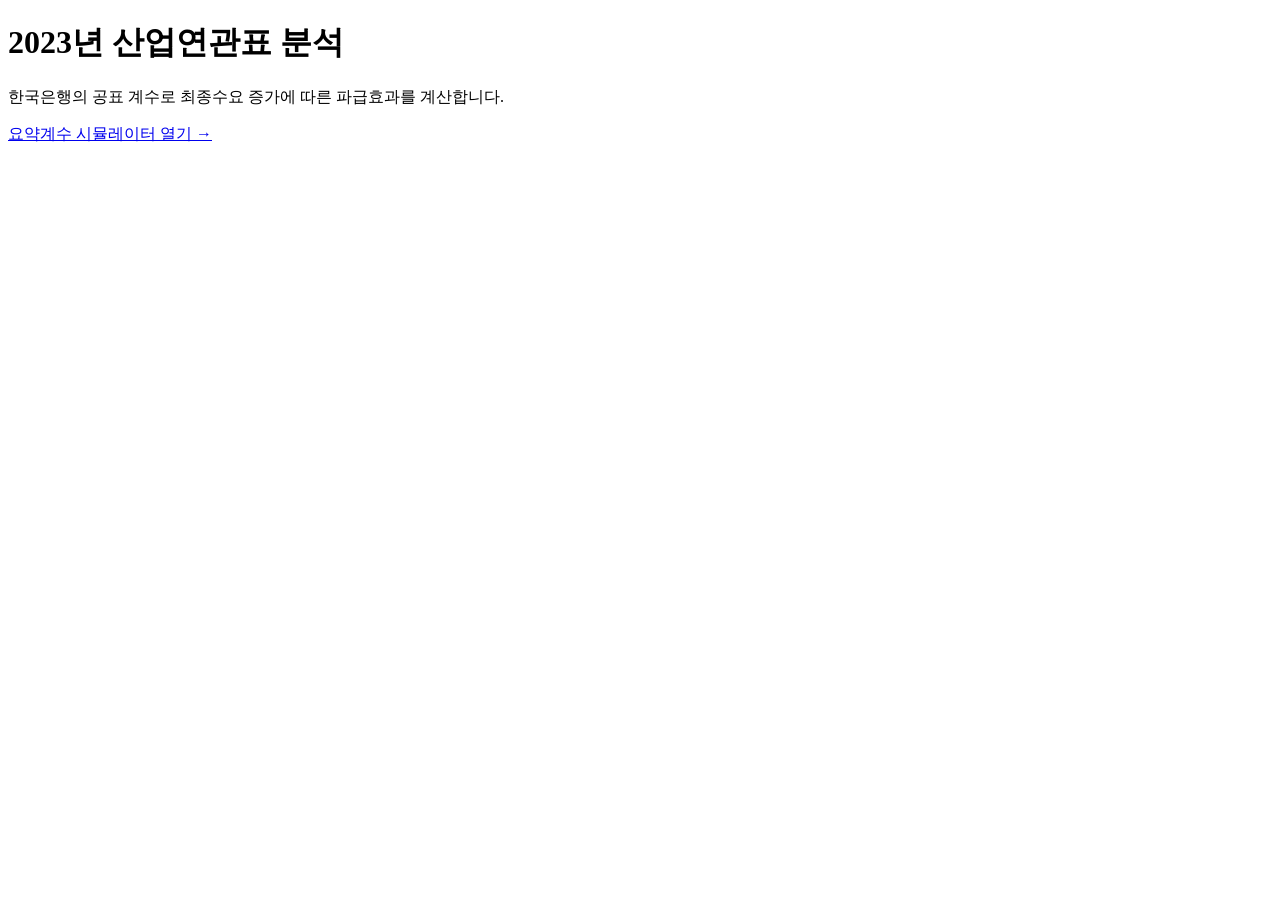
==== index.html @ 975cc975 "Create index.html" ====
<!doctype html>
<html lang="ko">
<head>
  <meta charset="utf-8">
  <meta name="viewport" content="width=device-width, initial-scale=1">
  <title>2023년 산업연관표 분석</title>
</head>
<body>
  <h1>2023년 산업연관표 분석</h1>
  <p>한국은행의 공표 계수로 최종수요 증가에 따른 파급효과를 계산합니다.</p>
  <p><a href="./summary.html">요약계수 시뮬레이터 열기 →</a></p>
</body>
</html>
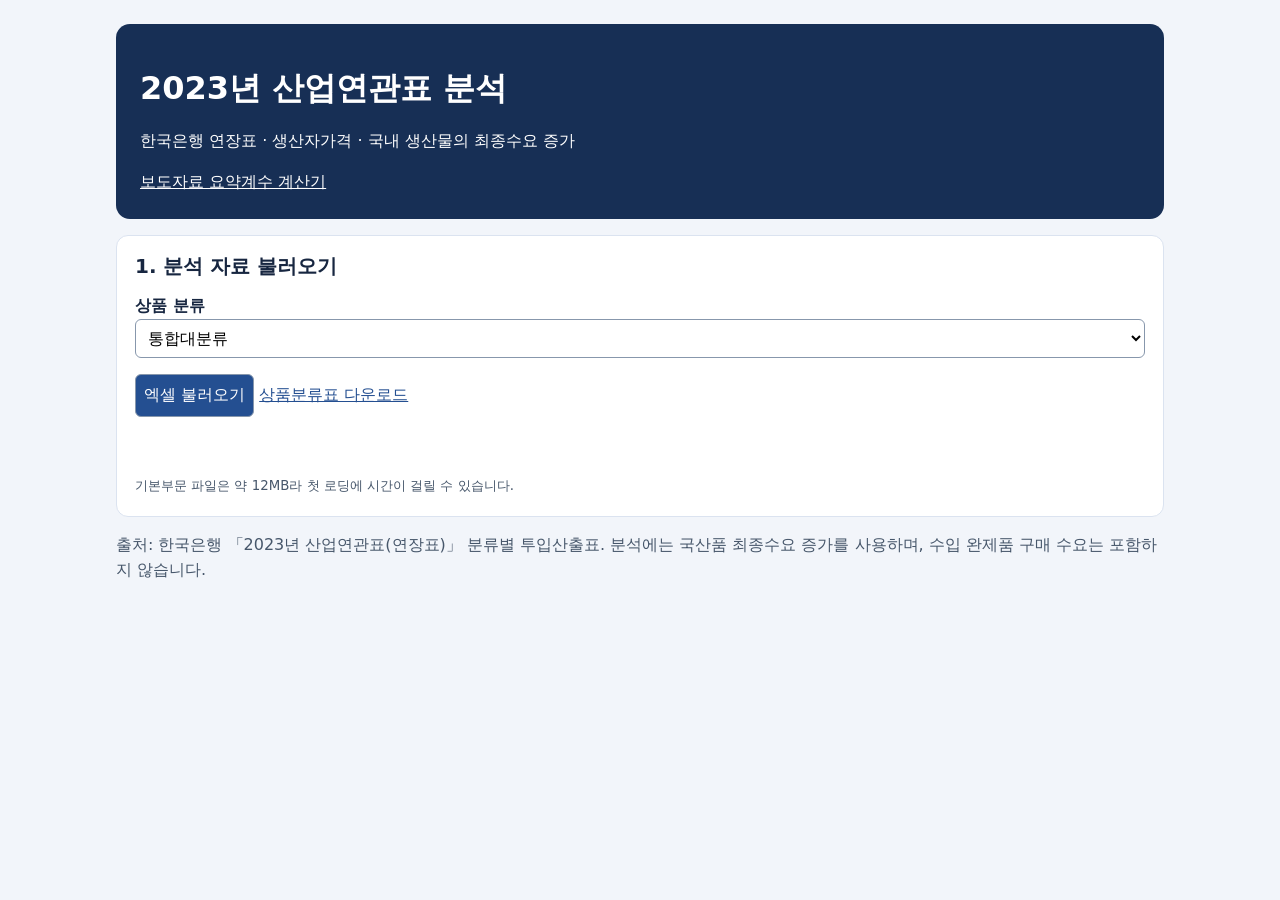
==== commit 6054fd07: "Add files via upload" ====
--- a/index.html
+++ b/index.html
@@ -1,13 +1,75 @@
-<!doctype html>
-<html lang="ko">
-<head>
-  <meta charset="utf-8">
-  <meta name="viewport" content="width=device-width, initial-scale=1">
-  <title>2023년 산업연관표 분석</title>
-</head>
-<body>
-  <h1>2023년 산업연관표 분석</h1>
-  <p>한국은행의 공표 계수로 최종수요 증가에 따른 파급효과를 계산합니다.</p>
-  <p><a href="./summary.html">요약계수 시뮬레이터 열기 →</a></p>
-</body>
-</html>
+<!doctype html><html lang="ko"><head><meta charset="utf-8"><meta name="viewport" content="width=device-width,initial-scale=1"><title>2023 산업연관표 분석</title><style>
+*{box-sizing:border-box}body{margin:0;background:#f2f5fa;color:#172640;font:16px/1.55 system-ui,sans-serif}main{max-width:1080px;margin:auto;padding:24px 16px}header{padding:24px;background:#172f55;color:white;border-radius:14px}header a{color:white}h1,h2{line-height:1.2}h2{font-size:1.25rem;margin-top:0}section{margin:16px 0;background:white;border:1px solid #dbe3f0;border-radius:12px;padding:18px}.grid{display:grid;grid-template-columns:repeat(auto-fit,minmax(min(100%,190px),1fr));gap:12px}label{display:block;font-weight:600}input,select,button{font:inherit;border:1px solid #8797ac;border-radius:6px;padding:8px;max-width:100%}input,select{width:100%;background:white}button{background:#244f91;color:white;cursor:pointer}button:disabled{opacity:.6}.scroll{overflow:auto;max-height:440px}table{border-collapse:collapse;width:100%}th,td{padding:8px;text-align:right;border-bottom:1px solid #e0e6ef}th:first-child,td:first-child,th:nth-child(2),td:nth-child(2){text-align:left}thead th{position:sticky;top:0;background:#edf3fb}caption{text-align:left}small,.note{color:#47576b}#status{min-height:1.5em}a{color:#244f91}
+</style></head><body><main><header><h1>2023년 산업연관표 분석</h1><p>한국은행 연장표 · 생산자가격 · 국내 생산물의 최종수요 증가</p><a href="./summary.html">보도자료 요약계수 계산기</a></header>
+<section><h2>1. 분석 자료 불러오기</h2><label for="level">상품 분류</label><select id="level"><option>통합대분류</option><option>통합중분류</option><option>통합소분류</option><option>기본부문</option></select><p><button id="load" type="button">엑셀 불러오기</button> <a href="./(표)상품분류.xlsx">상품분류표 다운로드</a></p><p id="status" role="status"></p><small>기본부문 파일은 약 12MB라 첫 로딩에 시간이 걸릴 수 있습니다.</small></section>
+<div id="ready" hidden>
+<section><h2>2. 최종수요 증가 시뮬레이션</h2><form id="form"><div class="grid"><label>상품 검색<input id="search" type="search" placeholder="예: 벼 또는 0111"></label><label>수요 증가 상품<select id="sector"></select></label><label>증가액 (백만원)<input id="amount" type="number" min="0" step="any" value="100" required></label></div><p><button id="calc">파급효과 계산</button></p></form><p id="error" role="alert"></p>
+<div class="scroll"><table><caption id="coefftitle">선택 상품의 경제 전체 유발계수 · 최종수요 1단위당</caption><thead><tr><th scope="col">지표</th><th scope="col">유발계수</th></tr></thead><tbody id="coeff"></tbody></table></div>
+<div id="result" hidden><h3 id="scenario"></h3><div class="scroll"><table><caption id="totals"></caption><thead><tr><th scope="col">코드</th><th scope="col">유발 부문</th><th scope="col">생산</th><th scope="col">수입</th><th scope="col">부가가치</th></tr></thead><tbody id="effects"></tbody></table></div></div>
+<p class="note">유발액 = 선택한 상품 열의 부문별 유발계수 × 최종수요 증가액. 중간 계산은 반올림하지 않고 화면 표시만 반올림합니다. 취업유발효과는 대응하는 노동 자료가 없어 계산하지 않습니다.</p></section>
+<section><h2>3. 원자료 탐색</h2><div class="grid"><label>시트<select id="sheet"></select></label><label>행 검색<input id="rowsearch" type="search" placeholder="코드 또는 이름"></label><label>행 선택<select id="row"></select></label><label>열 검색<input id="colsearch" type="search" placeholder="코드 또는 이름"></label></div><p class="note" id="unit"></p><div class="scroll"><table><thead><tr><th scope="col">열 코드</th><th scope="col">열 이름</th><th scope="col">원자료 값</th></tr></thead><tbody id="raw"></tbody></table></div></section>
+</div><footer><p class="note">출처: 한국은행 「2023년 산업연관표(연장표)」 분류별 투입산출표. 분석에는 국산품 최종수요 증가를 사용하며, 수입 완제품 구매 수요는 포함하지 않습니다.</p></footer></main>
+<script src="https://cdn.sheetjs.com/xlsx-0.20.3/package/dist/xlsx.full.min.js"></script>
+<script>
+'use strict';
+const $ = id => document.getElementById(id);
+const sizes = {'통합대분류':33,'통합중분류':83,'통합소분류':165,'기본부문':380};
+const labels = ['생산','수입','부가가치'];
+let state = null;
+const code = v => String(v ?? '').trim();
+const match = (q,...xs) => xs.join(' ').toLowerCase().includes(q.trim().toLowerCase());
+const fmt = (v,d) => v.toLocaleString('ko-KR',{maximumFractionDigits:d});
+const options = (id, items) => $(id).replaceChildren(...items.map(([v,t])=>new Option(t,v)));
+function table(id, rows){$(id).replaceChildren(...rows.map(values=>{const tr=document.createElement('tr');for(const value of values){const td=tr.insertCell();td.textContent=value;}return tr;}));}
+function invalidate(){state=null;$('ready').hidden=true;$('status').textContent='선택한 분류를 불러오세요.';}
+$('level').addEventListener('change',invalidate);
+$('load').addEventListener('click',async()=>{
+  invalidate(); const level=$('level').value,n=sizes[level];
+  $('level').disabled=$('load').disabled=true; $('status').textContent='엑셀을 읽고 계수를 확인하는 중입니다…';
+  try{
+    if(!window.XLSX) throw Error('엑셀 읽기 기능을 불러오지 못했습니다. 인터넷 연결을 확인하고 페이지를 새로고침하세요.');
+    const file=`(표)(2023연장)투입산출표_생산자가격_${level}.xlsx`;
+    const response=await fetch('./'+encodeURIComponent(file));
+    if(!response.ok)throw Error(`엑셀 파일을 읽을 수 없습니다 (${response.status}).`);
+    const book=XLSX.read(await response.arrayBuffer(),{type:'array'});
+    const cache=new Map();
+    const grid=s=>{
+      if(!book.Sheets[s])throw Error(`필수 시트 없음: ${s}`);
+      if(!cache.has(s))cache.set(s,XLSX.utils.sheet_to_json(book.Sheets[s],{header:1,range:0,raw:true,blankrows:true}));
+      return cache.get(s);
+    };
+    const b=grid('국산투입계수(Ad)');
+    const sectors=Array.from({length:n},(_,i)=>({c:code(b[4]?.[i+2]),name:code(b[i+6]?.[1])}));
+    if(code(b[4]?.[n+2])!=='9090'||new Set(sectors.map(x=>x.c)).size!==n||sectors.some((x,i)=>!x.c||!x.name||x.c!==code(b[i+6]?.[0])))throw Error('상품 코드 배열이 검증된 원표 구조와 다릅니다.');
+    const matrices=labels.map(label=>{
+      const s=label+'유발계수', r=grid(s), headers=r[4].map(code), rows=new Map(r.slice(6).map(row=>[code(row[0]),row]));
+      return sectors.map(({c})=>{
+        const j=headers.indexOf(c);
+        if(j<2||headers.lastIndexOf(c)!==j)throw Error(`${s}: ${c} 열을 확인하세요.`);
+        const values=sectors.map(x=>rows.get(x.c)?.[j]), total=rows.get('9590')?.[j];
+        if(!values.every(Number.isFinite)||!Number.isFinite(total)||Math.abs(values.reduce((a,b)=>a+b,0)-total)>1e-8)throw Error(`${s}: ${c} 열의 숫자 또는 열합 검증 실패`);
+        return {values,total};
+      });
+    });
+    state={sectors,matrices,grid,level};
+    for(const id of ['search','rowsearch','colsearch'])$(id).value='';
+    options('sheet',book.SheetNames.map(s=>[s,s])); refreshSector(); refreshRows();
+    $('ready').hidden=false;$('status').textContent=`${level} ${n}부문 · ${book.SheetNames.length}개 시트 · 유발계수 3종 열합 검증 완료`;
+  }catch(e){state=null;$('ready').hidden=true;$('status').textContent='불러오기 실패: '+e.message;}
+  finally{$('level').disabled=$('load').disabled=false;}
+});
+function refreshSector(){const old=$('sector').value,q=$('search').value;options('sector',state.sectors.flatMap((x,i)=>match(q,x.c,x.name)?[[i,`${x.c} · ${x.name}`]]:[]));if([...$('sector').options].some(o=>o.value===old))$('sector').value=old;coeff();}
+function coeff(){const j=$('sector').selectedIndex<0?-1:Number($('sector').value);$('result').hidden=true;$('error').textContent='';$('calc').disabled=j<0;$('coefftitle').textContent=j<0?'검색 결과가 없습니다.':'선택 상품의 경제 전체 유발계수 · 최종수요 1단위당';table('coeff',j<0?[]:labels.map((x,k)=>[x,fmt(state.matrices[k][j].total,6)]));}
+$('search').addEventListener('input',refreshSector);$('sector').addEventListener('change',coeff);$('amount').addEventListener('input',()=>{$('result').hidden=true;$('error').textContent='';});
+$('form').addEventListener('submit',e=>{
+ e.preventDefault();if(!state||$('sector').selectedIndex<0)return; const f=$('amount').valueAsNumber,j=Number($('sector').value), chosen=state.sectors[j];
+ const cols=state.matrices.map(m=>m[j]);const totals=cols.map(x=>x.total*f);
+ if(!Number.isFinite(f)||f<=0||!totals.every(Number.isFinite)||cols.some(x=>x.values.some(v=>!Number.isFinite(v*f)))){$('error').textContent='계산 가능한 0보다 큰 금액을 입력하세요.';$('result').hidden=true;return;}
+ $('error').textContent='';$('scenario').textContent=`${state.level} · ${chosen.name} 최종수요 ${fmt(f,6)}백만원 증가`;
+ $('totals').textContent='경제 전체 유발액 (백만원): '+labels.map((x,k)=>`${x} ${fmt(totals[k],3)}`).join(' / ');
+ table('effects',state.sectors.map((x,i)=>[x.c,x.name,...cols.map(col=>col.values[i]*f)]).sort((a,b)=>b[2]-a[2]).map(r=>[...r.slice(0,2),...r.slice(2).map(v=>fmt(v,3))]));$('result').hidden=false;
+});
+function refreshRows(){const r=state.grid($('sheet').value),q=$('rowsearch').value;options('row',r.flatMap((x,i)=>i>=6&&(code(x[0])||code(x[1]))&&match(q,x[0],x[1])?[[i,`${code(x[0])} · ${code(x[1])}`]]:[]));showRaw();}
+function showRaw(){const s=$('sheet').value,r=state.grid(s),selected=$('row').selectedIndex<0?null:r[Number($('row').value)],q=$('colsearch').value;$('unit').textContent=(code(r[3]?.[0])||'계수 또는 분석지표: 행·열 이름 확인')+(selected?'':' · 조건에 맞는 행이 없습니다.');table('raw',selected?(r[4]||[]).flatMap((v,i)=>{const c=code(v),n=code(r[5]?.[i]);return i>=2&&(c||n)&&match(q,c,n)?[[c,n,selected[i]??'—']]:[];}):[]);}
+$('sheet').addEventListener('change',()=>{$('rowsearch').value=$('colsearch').value='';refreshRows();});$('rowsearch').addEventListener('input',refreshRows);$('row').addEventListener('change',showRaw);$('colsearch').addEventListener('input',showRaw);
+</script></body></html>
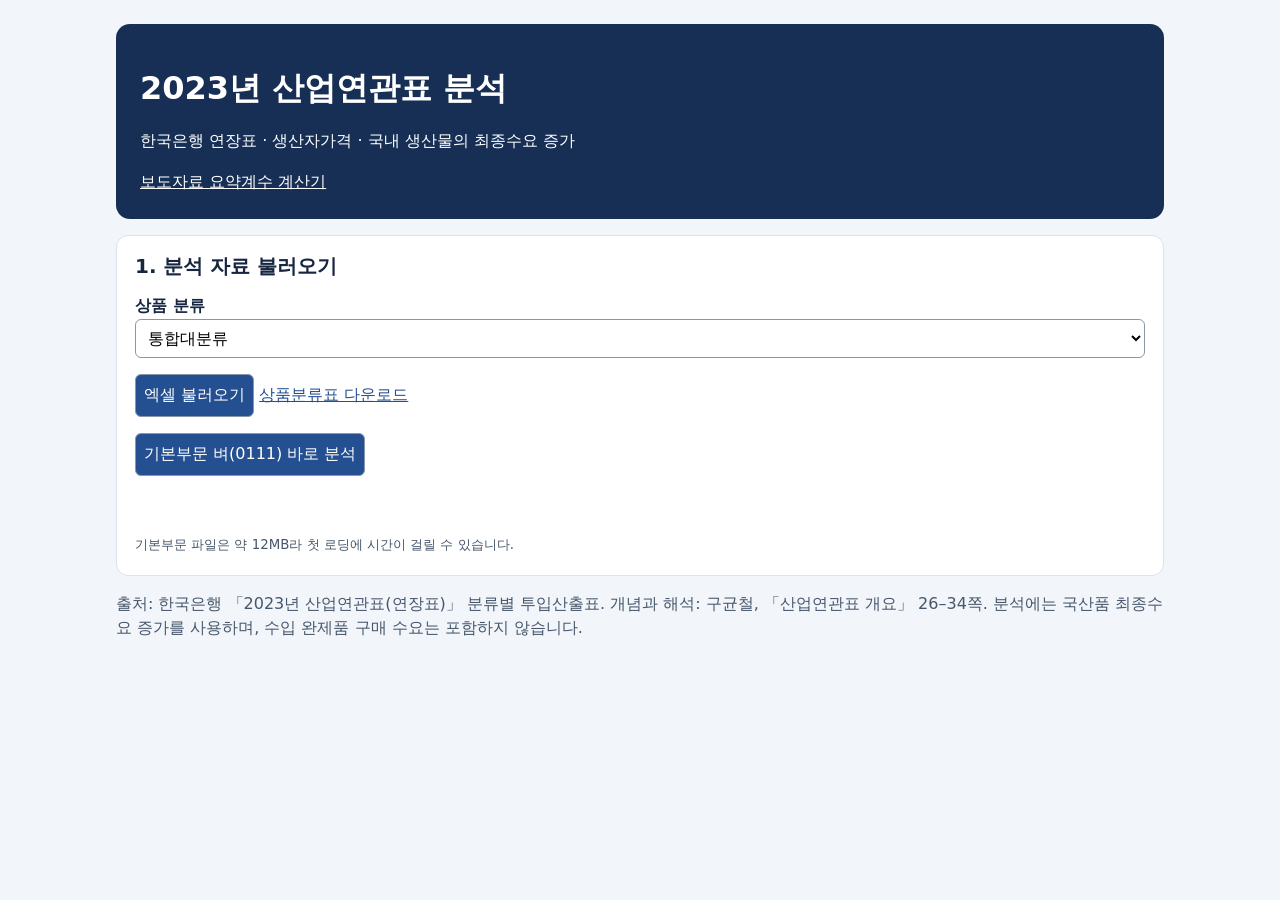
==== commit 614a76c6: "Add files via upload" ====
--- a/index.html
+++ b/index.html
@@ -1,14 +1,18 @@
 <!doctype html><html lang="ko"><head><meta charset="utf-8"><meta name="viewport" content="width=device-width,initial-scale=1"><title>2023 산업연관표 분석</title><style>
 *{box-sizing:border-box}body{margin:0;background:#f2f5fa;color:#172640;font:16px/1.55 system-ui,sans-serif}main{max-width:1080px;margin:auto;padding:24px 16px}header{padding:24px;background:#172f55;color:white;border-radius:14px}header a{color:white}h1,h2{line-height:1.2}h2{font-size:1.25rem;margin-top:0}section{margin:16px 0;background:white;border:1px solid #dbe3f0;border-radius:12px;padding:18px}.grid{display:grid;grid-template-columns:repeat(auto-fit,minmax(min(100%,190px),1fr));gap:12px}label{display:block;font-weight:600}input,select,button{font:inherit;border:1px solid #8797ac;border-radius:6px;padding:8px;max-width:100%}input,select{width:100%;background:white}button{background:#244f91;color:white;cursor:pointer}button:disabled{opacity:.6}.scroll{overflow:auto;max-height:440px}table{border-collapse:collapse;width:100%}th,td{padding:8px;text-align:right;border-bottom:1px solid #e0e6ef}th:first-child,td:first-child,th:nth-child(2),td:nth-child(2){text-align:left}thead th{position:sticky;top:0;background:#edf3fb}caption{text-align:left}small,.note{color:#47576b}#status{min-height:1.5em}a{color:#244f91}
-</style></head><body><main><header><h1>2023년 산업연관표 분석</h1><p>한국은행 연장표 · 생산자가격 · 국내 생산물의 최종수요 증가</p><a href="./summary.html">보도자료 요약계수 계산기</a></header>
-<section><h2>1. 분석 자료 불러오기</h2><label for="level">상품 분류</label><select id="level"><option>통합대분류</option><option>통합중분류</option><option>통합소분류</option><option>기본부문</option></select><p><button id="load" type="button">엑셀 불러오기</button> <a href="./(표)상품분류.xlsx">상품분류표 다운로드</a></p><p id="status" role="status"></p><small>기본부문 파일은 약 12MB라 첫 로딩에 시간이 걸릴 수 있습니다.</small></section>
+.hot{background:#dceaff}.cool{background:#eef1f5}.meter{background:#edf1f8;border-radius:5px;height:9px;margin:5px 0}.meter>span{display:block;height:100%;background:#426aa2;border-radius:5px}.interpret{padding:12px;background:#edf3fb;border-radius:8px}.scroll td button{padding:3px 8px}</style></head><body><main><header><h1>2023년 산업연관표 분석</h1><p>한국은행 연장표 · 생산자가격 · 국내 생산물의 최종수요 증가</p><a href="./summary.html">보도자료 요약계수 계산기</a></header>
+<section><h2>1. 분석 자료 불러오기</h2><label for="level">상품 분류</label><select id="level"><option>통합대분류</option><option>통합중분류</option><option>통합소분류</option><option>기본부문</option></select><p><button id="load" type="button">엑셀 불러오기</button> <a href="./(표)상품분류.xlsx">상품분류표 다운로드</a></p><p><button id="rice" type="button">기본부문 벼(0111) 바로 분석</button></p><p id="status" role="status"></p><small>기본부문 파일은 약 12MB라 첫 로딩에 시간이 걸릴 수 있습니다.</small></section>
 <div id="ready" hidden>
-<section><h2>2. 최종수요 증가 시뮬레이션</h2><form id="form"><div class="grid"><label>상품 검색<input id="search" type="search" placeholder="예: 벼 또는 0111"></label><label>수요 증가 상품<select id="sector"></select></label><label>증가액 (백만원)<input id="amount" type="number" min="0" step="any" value="100" required></label></div><p><button id="calc">파급효과 계산</button></p></form><p id="error" role="alert"></p>
+<section><h2>2. 최종수요 증가 시뮬레이션</h2><form id="form"><div class="grid"><label>상품 검색<input id="search" type="search" placeholder="기본부문 예: 벼 또는 0111"></label><label>수요 증가 상품<select id="sector"></select></label><label>증가액 (백만원)<input id="amount" type="number" min="0" step="any" value="100" required></label></div><p><button id="calc">파급효과 계산</button></p></form><p id="error" role="alert"></p>
 <div class="scroll"><table><caption id="coefftitle">선택 상품의 경제 전체 유발계수 · 최종수요 1단위당</caption><thead><tr><th scope="col">지표</th><th scope="col">유발계수</th></tr></thead><tbody id="coeff"></tbody></table></div>
-<div id="result" hidden><h3 id="scenario"></h3><div class="scroll"><table><caption id="totals"></caption><thead><tr><th scope="col">코드</th><th scope="col">유발 부문</th><th scope="col">생산</th><th scope="col">수입</th><th scope="col">부가가치</th></tr></thead><tbody id="effects"></tbody></table></div></div>
-<p class="note">유발액 = 선택한 상품 열의 부문별 유발계수 × 최종수요 증가액. 중간 계산은 반올림하지 않고 화면 표시만 반올림합니다. 취업유발효과는 대응하는 노동 자료가 없어 계산하지 않습니다.</p></section>
-<section><h2>3. 원자료 탐색</h2><div class="grid"><label>시트<select id="sheet"></select></label><label>행 검색<input id="rowsearch" type="search" placeholder="코드 또는 이름"></label><label>행 선택<select id="row"></select></label><label>열 검색<input id="colsearch" type="search" placeholder="코드 또는 이름"></label></div><p class="note" id="unit"></p><div class="scroll"><table><thead><tr><th scope="col">열 코드</th><th scope="col">열 이름</th><th scope="col">원자료 값</th></tr></thead><tbody id="raw"></tbody></table></div></section>
-</div><footer><p class="note">출처: 한국은행 「2023년 산업연관표(연장표)」 분류별 투입산출표. 분석에는 국산품 최종수요 증가를 사용하며, 수입 완제품 구매 수요는 포함하지 않습니다.</p></footer></main>
+<p class="interpret" id="interpret"></p>
+<div class="scroll"><table><caption>직접 투입구조 · 선택한 상품 생산 1단위 기준</caption><thead><tr><th>지표</th><th>값</th></tr></thead><tbody id="inputs"></tbody></table></div>
+<details><summary>직접 투입계수 상위 품목 보기</summary><div class="scroll"><table><thead><tr><th>코드</th><th>직접 투입 품목</th><th>총투입계수</th><th>국산</th><th>수입</th></tr></thead><tbody id="direct"></tbody></table></div></details>
+<div id="result" hidden><h3 id="scenario"></h3><div id="bars"></div><div class="scroll"><table><caption id="totals"></caption><thead><tr><th scope="col">코드</th><th scope="col">유발 부문</th><th scope="col">생산</th><th scope="col">수입</th><th scope="col">부가가치</th></tr></thead><tbody id="effects"></tbody></table></div></div>
+<p class="note">생산유발계수는 1 초과일 때 강조합니다. 이는 생산유발액이 수요 증가액보다 크다는 뜻이지, 분류 평균보다 높다는 뜻은 아닙니다. 유발액 = 선택한 상품 열의 부문별 유발계수 × 최종수요 증가액. 중간 계산은 반올림하지 않고 화면 표시만 반올림합니다. 취업유발효과는 대응하는 노동 자료가 없어 계산하지 않습니다.</p></section>
+<section><h2>3. 부문별 전·후방 연쇄효과 비교</h2><p>같은 분류의 전체 부문 평균은 <strong>1</strong>입니다. 1 초과는 진한 파랑, 1 미만은 회색으로 표시합니다.</p><div class="grid"><label>부문 검색<input id="linksearch" type="search"></label><label>정렬<select id="linksorder"><option value="0">영향력계수 높은 순</option><option value="1">감응도계수 높은 순</option></select></label></div><div class="scroll"><table><thead><tr><th>코드</th><th>부문</th><th>영향력계수 · 후방</th><th>감응도계수 · 전방</th></tr></thead><tbody id="links"></tbody></table></div><p class="note">후방 효과는 해당 상품의 수요가 여러 부문의 생산을 얼마나 유발하는지, 전방 효과는 모든 상품의 수요가 각각 1단위 늘 때 해당 부문의 생산이 얼마나 반응하는지 보여줍니다. 지표가 높아도 투자 수익성이나 투자 효율을 보장하지 않습니다.</p></section>
+<section><h2>4. 원자료 탐색</h2><div class="grid"><label>시트<select id="sheet"></select></label><label>행 검색<input id="rowsearch" type="search" placeholder="코드 또는 이름"></label><label>행 선택<select id="row"></select></label><label>열 검색<input id="colsearch" type="search" placeholder="코드 또는 이름"></label></div><p class="note" id="unit"></p><div class="scroll"><table><thead><tr><th scope="col">열 코드</th><th scope="col">열 이름</th><th scope="col">원자료 값</th></tr></thead><tbody id="raw"></tbody></table></div></section>
+</div><footer><p class="note">출처: 한국은행 「2023년 산업연관표(연장표)」 분류별 투입산출표. 개념과 해석: 구균철, 「산업연관표 개요」 26–34쪽. 분석에는 국산품 최종수요 증가를 사용하며, 수입 완제품 구매 수요는 포함하지 않습니다.</p></footer></main>
 <script src="https://cdn.sheetjs.com/xlsx-0.20.3/package/dist/xlsx.full.min.js"></script>
 <script>
 'use strict';
@@ -23,9 +27,11 @@
 function table(id, rows){$(id).replaceChildren(...rows.map(values=>{const tr=document.createElement('tr');for(const value of values){const td=tr.insertCell();td.textContent=value;}return tr;}));}
 function invalidate(){state=null;$('ready').hidden=true;$('status').textContent='선택한 분류를 불러오세요.';}
 $('level').addEventListener('change',invalidate);
-$('load').addEventListener('click',async()=>{
+$('load').addEventListener('click',()=>load());
+$('rice').addEventListener('click',()=>{$('level').value='기본부문';load(true);});
+async function load(rice=false){
   invalidate(); const level=$('level').value,n=sizes[level];
-  $('level').disabled=$('load').disabled=true; $('status').textContent='엑셀을 읽고 계수를 확인하는 중입니다…';
+  $('rice').disabled=$('level').disabled=$('load').disabled=true; $('status').textContent='엑셀을 읽고 계수를 확인하는 중입니다…';
   try{
     if(!window.XLSX) throw Error('엑셀 읽기 기능을 불러오지 못했습니다. 인터넷 연결을 확인하고 페이지를 새로고침하세요.');
     const file=`(표)(2023연장)투입산출표_생산자가격_${level}.xlsx`;
@@ -51,21 +57,67 @@
         return {values,total};
       });
     });
-    state={sectors,matrices,grid,level};
-    for(const id of ['search','rowsearch','colsearch'])$(id).value='';
-    options('sheet',book.SheetNames.map(s=>[s,s])); refreshSector(); refreshRows();
-    $('ready').hidden=false;$('status').textContent=`${level} ${n}부문 · ${book.SheetNames.length}개 시트 · 유발계수 3종 열합 검증 완료`;
+    const prod=grid('생산유발계수'),headers=prod[4].map(code),sensCol=headers.indexOf('9802');
+    const prows=new Map(prod.slice(6).map(row=>[code(row[0]),row]));
+    const sum=xs=>xs.reduce((a,b)=>a+b,0);
+    const avg=sum(matrices[0].map(x=>x.total))/n;
+    const link=sectors.map(({c},i)=>{
+      const back=matrices[0][i].total/avg, forward=sum(matrices[0].map(x=>x.values[i]))/avg;
+      const official=[prows.get('9801')?.[headers.indexOf(c)],prows.get(c)?.[sensCol]];
+      if(!official.every(Number.isFinite)||Math.abs(back-official[0])>1e-8||Math.abs(forward-official[1])>1e-8)throw Error(`연쇄효과 원표 검증 실패: ${c}`);
+      return [back,forward];
+    });
+    const inputGrids=['총투입계수(A)','국산투입계수(Ad)','수입투입계수(Am)'].map(name=>{
+      const r=grid(name);
+      return {h:r[4].map(code),rows:new Map(r.slice(6).map(row=>[code(row[0]),row]))};
+    });
+    const direct=sectors.map(({c})=>inputGrids.map(({h,rows})=>{
+      const j=h.indexOf(c), col=sectors.map(x=>rows.get(x.c)?.[j]);
+      if(j<2||!col.every(Number.isFinite))throw Error(`투입계수 검증 실패: ${c}`);
+      return col;
+    }));
+    state={sectors,matrices,grid,level,link,direct};
+    for(const id of ['search','rowsearch','colsearch','linksearch'])$(id).value='';
+    options('sheet',book.SheetNames.map(s=>[s,s])); refreshSector(); refreshRows(); showLinks(); if(rice){$('search').value='0111';refreshSector();$('amount').value='100';$('form').requestSubmit();}
+    $('ready').hidden=false;$('status').textContent=`${level} ${n}부문 · ${book.SheetNames.length}개 시트 · 유발계수 열합 및 연쇄효과 검증 완료`;
   }catch(e){state=null;$('ready').hidden=true;$('status').textContent='불러오기 실패: '+e.message;}
-  finally{$('level').disabled=$('load').disabled=false;}
-});
+  finally{$('rice').disabled=$('level').disabled=$('load').disabled=false;}
+}
 function refreshSector(){const old=$('sector').value,q=$('search').value;options('sector',state.sectors.flatMap((x,i)=>match(q,x.c,x.name)?[[i,`${x.c} · ${x.name}`]]:[]));if([...$('sector').options].some(o=>o.value===old))$('sector').value=old;coeff();}
-function coeff(){const j=$('sector').selectedIndex<0?-1:Number($('sector').value);$('result').hidden=true;$('error').textContent='';$('calc').disabled=j<0;$('coefftitle').textContent=j<0?'검색 결과가 없습니다.':'선택 상품의 경제 전체 유발계수 · 최종수요 1단위당';table('coeff',j<0?[]:labels.map((x,k)=>[x,fmt(state.matrices[k][j].total,6)]));}
+const tone=(el,v)=>el.classList.add(v>1+1e-10?'hot':v<1-1e-10?'cool':'neutral');
+const relative=v=>v>1+1e-10?'평균보다 큽니다':v<1-1e-10?'평균보다 작습니다':'평균 수준입니다';
+const meaning=['국내 생산이 직접·간접으로 얼마나 늘어나는지','생산 과정에 필요한 수입 중간재가 직접·간접으로 얼마나 늘어나는지','국내에서 새로 창출되는 부가가치가 얼마나 늘어나는지'];
+function coeff(){
+ const j=$('sector').selectedIndex<0?-1:Number($('sector').value);
+ $('result').hidden=true;$('error').textContent='';$('calc').disabled=j<0;
+ $('coefftitle').textContent=j<0?'현재 분류에 검색 결과가 없습니다. 벼·0111은 기본부문에서 검색하세요.':'선택 상품의 경제 전체 유발계수 · 최종수요 1단위당';
+ if(j<0){for(const id of ['coeff','inputs','direct'])table(id,[]);$('interpret').textContent='';return;}
+ const x=state.sectors[j], [back,forward]=state.link[j];
+ const values=state.matrices.map(m=>m[j].total);
+ table('coeff',labels.map((name,k)=>[`${name}유발계수 — ${meaning[k]}`,fmt(values[k],6)]));
+ if(values[0]>1)tone($('coeff').rows[0].cells[1],values[0]);
+ $('interpret').textContent=`${x.name} · 영향력계수 ${fmt(back,6)}: 후방연쇄효과가 같은 분류의 ${relative(back)}. 감응도계수 ${fmt(forward,6)}: 전방연쇄효과가 같은 분류의 ${relative(forward)}.`;
+ const [all,dom,imp]=state.direct[j], sum=xs=>xs.reduce((a,b)=>a+b,0);
+ const allSum=sum(all), impSum=sum(imp);
+ table('inputs', [['중간투입률 (국산+수입 중간재 ÷ 총투입)',fmt(100*allSum,3)+'%'],['수입의존도 (수입 중간재 ÷ 총투입)',fmt(100*impSum,3)+'%']]);
+ table('direct',state.sectors.map((y,i)=>[y.c,y.name,all[i],dom[i],imp[i]]).sort((a,b)=>b[2]-a[2]).slice(0,10).map(r=>[...r.slice(0,2),...r.slice(2).map(v=>fmt(v,6))]));
+}
+function showLinks(){
+ const q=$('linksearch').value,k=Number($('linksorder').value);
+ const results=state.sectors.map((x,i)=>({x,v:state.link[i]})).filter(({x})=>match(q,x.c,x.name)).sort((a,b)=>b.v[k]-a.v[k]);
+ table('links',results.map(({x,v})=>[x.c,x.name,...v.map(t=>fmt(t,6))]));
+ results.forEach(({v},i)=>v.forEach((t,j)=>tone($('links').rows[i].cells[j+2],t)));
+}
+$('linksearch').addEventListener('input',showLinks);$('linksorder').addEventListener('change',showLinks);
 $('search').addEventListener('input',refreshSector);$('sector').addEventListener('change',coeff);$('amount').addEventListener('input',()=>{$('result').hidden=true;$('error').textContent='';});
 $('form').addEventListener('submit',e=>{
  e.preventDefault();if(!state||$('sector').selectedIndex<0)return; const f=$('amount').valueAsNumber,j=Number($('sector').value), chosen=state.sectors[j];
  const cols=state.matrices.map(m=>m[j]);const totals=cols.map(x=>x.total*f);
  if(!Number.isFinite(f)||f<=0||!totals.every(Number.isFinite)||cols.some(x=>x.values.some(v=>!Number.isFinite(v*f)))){$('error').textContent='계산 가능한 0보다 큰 금액을 입력하세요.';$('result').hidden=true;return;}
  $('error').textContent='';$('scenario').textContent=`${state.level} · ${chosen.name} 최종수요 ${fmt(f,6)}백만원 증가`;
+ const top=state.sectors.map((x,i)=>({x,v:cols[0].values[i]*f})).filter(r=>r.v>0).sort((a,b)=>b.v-a.v).slice(0,5);
+ $('bars').replaceChildren();const heading=document.createElement('h4');heading.textContent='이 수요 증가로 생산유발액이 큰 부문 · 상위 5개 (백만원)';$('bars').append(heading);
+ for(const {x,v} of top){const box=document.createElement('div'),bar=document.createElement('div'),fill=document.createElement('span');box.textContent=`${x.c} · ${x.name}: ${fmt(v,3)}`;bar.className='meter';bar.setAttribute('aria-hidden','true');fill.style.width=(100*v/top[0].v)+'%';bar.append(fill);box.append(bar);$('bars').append(box);}
  $('totals').textContent='경제 전체 유발액 (백만원): '+labels.map((x,k)=>`${x} ${fmt(totals[k],3)}`).join(' / ');
  table('effects',state.sectors.map((x,i)=>[x.c,x.name,...cols.map(col=>col.values[i]*f)]).sort((a,b)=>b[2]-a[2]).map(r=>[...r.slice(0,2),...r.slice(2).map(v=>fmt(v,3))]));$('result').hidden=false;
 });
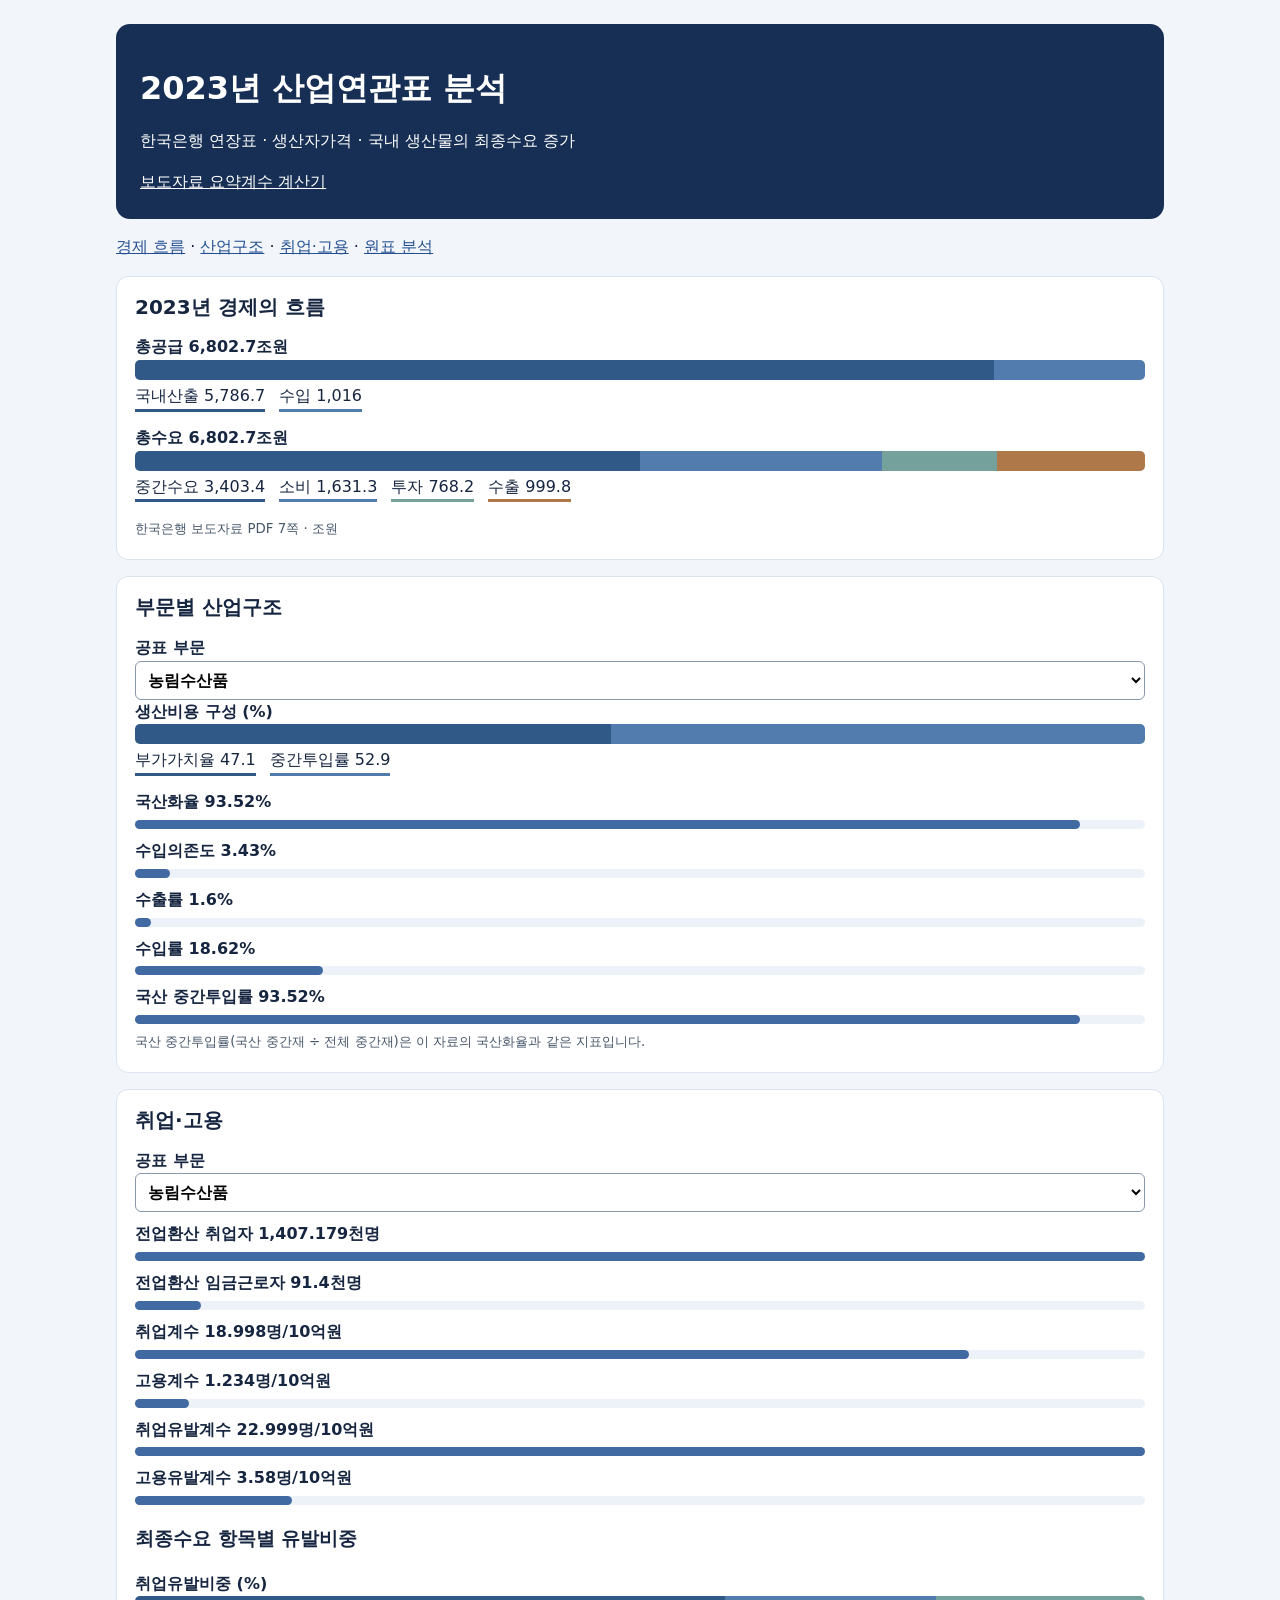
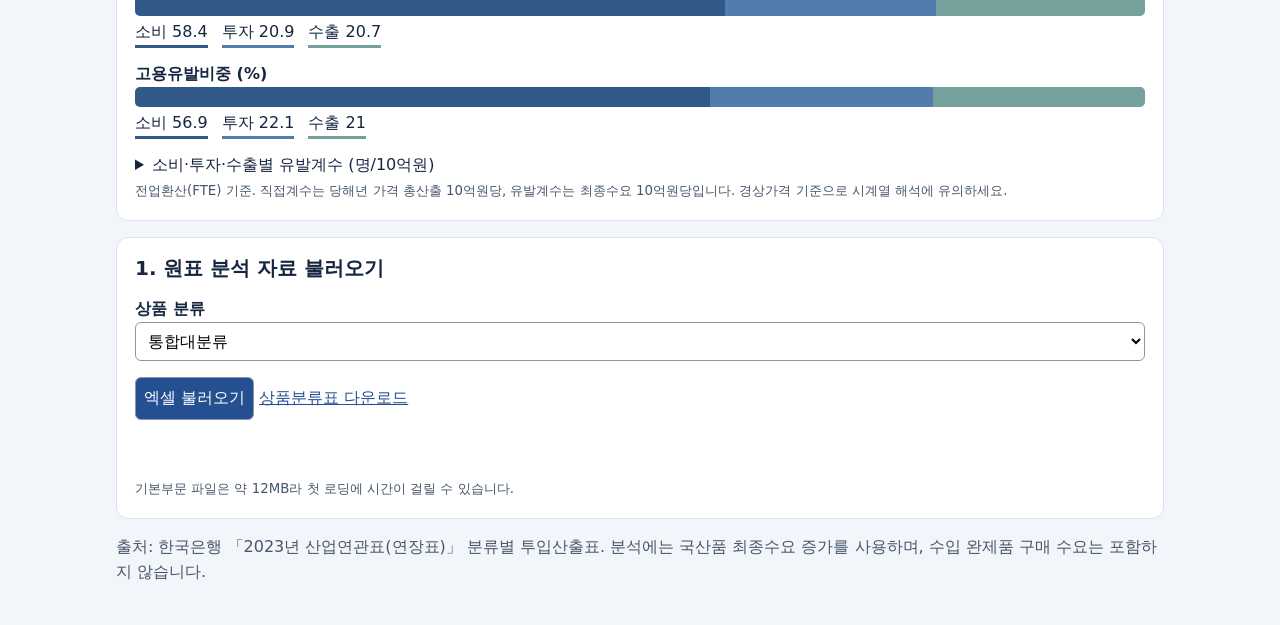
==== commit 360b9e59: "Add files via upload" ====
--- a/index.html
+++ b/index.html
@@ -1,18 +1,22 @@
 <!doctype html><html lang="ko"><head><meta charset="utf-8"><meta name="viewport" content="width=device-width,initial-scale=1"><title>2023 산업연관표 분석</title><style>
 *{box-sizing:border-box}body{margin:0;background:#f2f5fa;color:#172640;font:16px/1.55 system-ui,sans-serif}main{max-width:1080px;margin:auto;padding:24px 16px}header{padding:24px;background:#172f55;color:white;border-radius:14px}header a{color:white}h1,h2{line-height:1.2}h2{font-size:1.25rem;margin-top:0}section{margin:16px 0;background:white;border:1px solid #dbe3f0;border-radius:12px;padding:18px}.grid{display:grid;grid-template-columns:repeat(auto-fit,minmax(min(100%,190px),1fr));gap:12px}label{display:block;font-weight:600}input,select,button{font:inherit;border:1px solid #8797ac;border-radius:6px;padding:8px;max-width:100%}input,select{width:100%;background:white}button{background:#244f91;color:white;cursor:pointer}button:disabled{opacity:.6}.scroll{overflow:auto;max-height:440px}table{border-collapse:collapse;width:100%}th,td{padding:8px;text-align:right;border-bottom:1px solid #e0e6ef}th:first-child,td:first-child,th:nth-child(2),td:nth-child(2){text-align:left}thead th{position:sticky;top:0;background:#edf3fb}caption{text-align:left}small,.note{color:#47576b}#status{min-height:1.5em}a{color:#244f91}
-.hot{background:#dceaff}.cool{background:#eef1f5}.meter{background:#edf1f8;border-radius:5px;height:9px;margin:5px 0}.meter>span{display:block;height:100%;background:#426aa2;border-radius:5px}.interpret{padding:12px;background:#edf3fb;border-radius:8px}.scroll td button{padding:3px 8px}</style></head><body><main><header><h1>2023년 산업연관표 분석</h1><p>한국은행 연장표 · 생산자가격 · 국내 생산물의 최종수요 증가</p><a href="./summary.html">보도자료 요약계수 계산기</a></header>
-<section><h2>1. 분석 자료 불러오기</h2><label for="level">상품 분류</label><select id="level"><option>통합대분류</option><option>통합중분류</option><option>통합소분류</option><option>기본부문</option></select><p><button id="load" type="button">엑셀 불러오기</button> <a href="./(표)상품분류.xlsx">상품분류표 다운로드</a></p><p><button id="rice" type="button">기본부문 벼(0111) 바로 분석</button></p><p id="status" role="status"></p><small>기본부문 파일은 약 12MB라 첫 로딩에 시간이 걸릴 수 있습니다.</small></section>
+.hot{background:#dceaff}.cool{background:#eef1f5}.meter{background:#edf1f8;border-radius:5px;height:9px;margin:5px 0}.meter>span{display:block;height:100%;background:#426aa2;border-radius:5px}.interpret{padding:12px;background:#edf3fb;border-radius:8px}.scroll td button{padding:3px 8px}canvas{width:100%;height:auto;display:block}nav{margin:16px 0}.stack{display:flex;height:20px;border-radius:5px;overflow:hidden;background:#edf1f8}.keys{margin:4px 0 14px}.keys span{display:inline-block;margin-right:14px}.metric{margin-top:10px}.metric strong{display:block}</style></head><body><main><header><h1>2023년 산업연관표 분석</h1><p>한국은행 연장표 · 생산자가격 · 국내 생산물의 최종수요 증가</p><a href="./summary.html">보도자료 요약계수 계산기</a></header>
+<nav><a href="#flow">경제 흐름</a> · <a href="#structure">산업구조</a> · <a href="#labor">취업·고용</a> · <a href="#analysis">원표 분석</a></nav>
+<section id="flow"><h2>2023년 경제의 흐름</h2><div id="flows"></div><small>한국은행 보도자료 PDF 7쪽 · 조원</small></section>
+<section id="structure"><h2>부문별 산업구조</h2><label>공표 부문<select id="structsel"></select></label><div id="structurebars"></div></section>
+<section id="labor"><h2>취업·고용</h2><label>공표 부문<select id="labsel"></select></label><div id="laborbars"></div><h3>최종수요 항목별 유발비중</h3><div id="laborstack"></div><details><summary>소비·투자·수출별 유발계수 (명/10억원)</summary><table><thead><tr><th>항목</th><th>취업유발계수</th><th>고용유발계수</th></tr></thead><tbody><tr><td>소비</td><td>10.2</td><td>7.5</td></tr><tr><td>투자</td><td>8.0</td><td>6.4</td></tr><tr><td>수출</td><td>5.4</td><td>4.1</td></tr></tbody></table><small>한국은행 보도자료 공표값</small></details><small>전업환산(FTE) 기준. 직접계수는 당해년 가격 총산출 10억원당, 유발계수는 최종수요 10억원당입니다. 경상가격 기준으로 시계열 해석에 유의하세요.</small></section>
+<section id="analysis"><h2>1. 원표 분석 자료 불러오기</h2><label for="level">상품 분류</label><select id="level"><option>통합대분류</option><option>통합중분류</option><option>통합소분류</option><option>기본부문</option></select><p><button id="load" type="button">엑셀 불러오기</button> <a href="./(표)상품분류.xlsx">상품분류표 다운로드</a></p><p id="status" role="status"></p><small>기본부문 파일은 약 12MB라 첫 로딩에 시간이 걸릴 수 있습니다.</small></section>
 <div id="ready" hidden>
-<section><h2>2. 최종수요 증가 시뮬레이션</h2><form id="form"><div class="grid"><label>상품 검색<input id="search" type="search" placeholder="기본부문 예: 벼 또는 0111"></label><label>수요 증가 상품<select id="sector"></select></label><label>증가액 (백만원)<input id="amount" type="number" min="0" step="any" value="100" required></label></div><p><button id="calc">파급효과 계산</button></p></form><p id="error" role="alert"></p>
+<section><h2>2. 최종수요 증가 시뮬레이션</h2><form id="form"><div class="grid"><label>상품 검색<input id="search" type="search" placeholder="상품코드 또는 상품명"></label><label>수요 증가 상품<select id="sector"></select></label><label>증가액 (백만원)<input id="amount" type="number" min="0" step="any" value="100" required></label></div><p><button id="calc">파급효과 계산</button></p></form><p id="error" role="alert"></p>
 <div class="scroll"><table><caption id="coefftitle">선택 상품의 경제 전체 유발계수 · 최종수요 1단위당</caption><thead><tr><th scope="col">지표</th><th scope="col">유발계수</th></tr></thead><tbody id="coeff"></tbody></table></div>
-<p class="interpret" id="interpret"></p>
+
 <div class="scroll"><table><caption>직접 투입구조 · 선택한 상품 생산 1단위 기준</caption><thead><tr><th>지표</th><th>값</th></tr></thead><tbody id="inputs"></tbody></table></div>
 <details><summary>직접 투입계수 상위 품목 보기</summary><div class="scroll"><table><thead><tr><th>코드</th><th>직접 투입 품목</th><th>총투입계수</th><th>국산</th><th>수입</th></tr></thead><tbody id="direct"></tbody></table></div></details>
-<div id="result" hidden><h3 id="scenario"></h3><div id="bars"></div><div class="scroll"><table><caption id="totals"></caption><thead><tr><th scope="col">코드</th><th scope="col">유발 부문</th><th scope="col">생산</th><th scope="col">수입</th><th scope="col">부가가치</th></tr></thead><tbody id="effects"></tbody></table></div></div>
-<p class="note">생산유발계수는 1 초과일 때 강조합니다. 이는 생산유발액이 수요 증가액보다 크다는 뜻이지, 분류 평균보다 높다는 뜻은 아닙니다. 유발액 = 선택한 상품 열의 부문별 유발계수 × 최종수요 증가액. 중간 계산은 반올림하지 않고 화면 표시만 반올림합니다. 취업유발효과는 대응하는 노동 자료가 없어 계산하지 않습니다.</p></section>
-<section><h2>3. 부문별 전·후방 연쇄효과 비교</h2><p>같은 분류의 전체 부문 평균은 <strong>1</strong>입니다. 1 초과는 진한 파랑, 1 미만은 회색으로 표시합니다.</p><div class="grid"><label>부문 검색<input id="linksearch" type="search"></label><label>정렬<select id="linksorder"><option value="0">영향력계수 높은 순</option><option value="1">감응도계수 높은 순</option></select></label></div><div class="scroll"><table><thead><tr><th>코드</th><th>부문</th><th>영향력계수 · 후방</th><th>감응도계수 · 전방</th></tr></thead><tbody id="links"></tbody></table></div><p class="note">후방 효과는 해당 상품의 수요가 여러 부문의 생산을 얼마나 유발하는지, 전방 효과는 모든 상품의 수요가 각각 1단위 늘 때 해당 부문의 생산이 얼마나 반응하는지 보여줍니다. 지표가 높아도 투자 수익성이나 투자 효율을 보장하지 않습니다.</p></section>
-<section><h2>4. 원자료 탐색</h2><div class="grid"><label>시트<select id="sheet"></select></label><label>행 검색<input id="rowsearch" type="search" placeholder="코드 또는 이름"></label><label>행 선택<select id="row"></select></label><label>열 검색<input id="colsearch" type="search" placeholder="코드 또는 이름"></label></div><p class="note" id="unit"></p><div class="scroll"><table><thead><tr><th scope="col">열 코드</th><th scope="col">열 이름</th><th scope="col">원자료 값</th></tr></thead><tbody id="raw"></tbody></table></div></section>
-</div><footer><p class="note">출처: 한국은행 「2023년 산업연관표(연장표)」 분류별 투입산출표. 개념과 해석: 구균철, 「산업연관표 개요」 26–34쪽. 분석에는 국산품 최종수요 증가를 사용하며, 수입 완제품 구매 수요는 포함하지 않습니다.</p></footer></main>
+<div id="result" hidden><h3 id="scenario"></h3><p id="spill"></p><div id="bars"></div><div class="scroll"><table><caption id="totals"></caption><thead><tr><th scope="col">코드</th><th scope="col">유발 부문</th><th scope="col">생산</th><th scope="col">수입</th><th scope="col">부가가치</th></tr></thead><tbody id="effects"></tbody></table></div></div>
+</section>
+<section><h2>3. 부문별 전·후방 연쇄효과 비교</h2><div class="grid"><label>부문 검색<input id="linksearch" type="search"></label><label>정렬<select id="linksorder"><option value="0">영향력계수 높은 순</option><option value="1">감응도계수 높은 순</option></select></label></div><p id="ranknote" aria-live="polite"></p><canvas id="scatter" width="900" height="390" role="img" aria-label="영향력과 감응도 산점도"></canvas><div class="scroll"><table><thead><tr><th>코드</th><th>부문</th><th>영향력계수 · 후방</th><th>감응도계수 · 전방</th></tr></thead><tbody id="links"></tbody></table></div></section>
+<section><details><summary>4. 원자료 탐색</summary><div class="grid"><label>시트<select id="sheet"></select></label><label>행 검색<input id="rowsearch" type="search" placeholder="코드 또는 이름"></label><label>행 선택<select id="row"></select></label><label>열 검색<input id="colsearch" type="search" placeholder="코드 또는 이름"></label></div><p class="note" id="unit"></p><div class="scroll"><table><thead><tr><th scope="col">열 코드</th><th scope="col">열 이름</th><th scope="col">원자료 값</th></tr></thead><tbody id="raw"></tbody></table></div></details></section>
+</div><footer><p class="note">출처: 한국은행 「2023년 산업연관표(연장표)」 분류별 투입산출표. 분석에는 국산품 최종수요 증가를 사용하며, 수입 완제품 구매 수요는 포함하지 않습니다.</p></footer></main>
 <script src="https://cdn.sheetjs.com/xlsx-0.20.3/package/dist/xlsx.full.min.js"></script>
 <script>
 'use strict';
@@ -28,10 +32,9 @@
 function invalidate(){state=null;$('ready').hidden=true;$('status').textContent='선택한 분류를 불러오세요.';}
 $('level').addEventListener('change',invalidate);
 $('load').addEventListener('click',()=>load());
-$('rice').addEventListener('click',()=>{$('level').value='기본부문';load(true);});
-async function load(rice=false){
+async function load(){
   invalidate(); const level=$('level').value,n=sizes[level];
-  $('rice').disabled=$('level').disabled=$('load').disabled=true; $('status').textContent='엑셀을 읽고 계수를 확인하는 중입니다…';
+  $('level').disabled=$('load').disabled=true; $('status').textContent='엑셀을 읽고 계수를 확인하는 중입니다…';
   try{
     if(!window.XLSX) throw Error('엑셀 읽기 기능을 불러오지 못했습니다. 인터넷 연결을 확인하고 페이지를 새로고침하세요.');
     const file=`(표)(2023연장)투입산출표_생산자가격_${level}.xlsx`;
@@ -78,10 +81,10 @@
     }));
     state={sectors,matrices,grid,level,link,direct};
     for(const id of ['search','rowsearch','colsearch','linksearch'])$(id).value='';
-    options('sheet',book.SheetNames.map(s=>[s,s])); refreshSector(); refreshRows(); showLinks(); if(rice){$('search').value='0111';refreshSector();$('amount').value='100';$('form').requestSubmit();}
+    options('sheet',book.SheetNames.map(s=>[s,s])); refreshSector(); refreshRows(); showLinks();
     $('ready').hidden=false;$('status').textContent=`${level} ${n}부문 · ${book.SheetNames.length}개 시트 · 유발계수 열합 및 연쇄효과 검증 완료`;
   }catch(e){state=null;$('ready').hidden=true;$('status').textContent='불러오기 실패: '+e.message;}
-  finally{$('rice').disabled=$('level').disabled=$('load').disabled=false;}
+  finally{$('level').disabled=$('load').disabled=false;}
 }
 function refreshSector(){const old=$('sector').value,q=$('search').value;options('sector',state.sectors.flatMap((x,i)=>match(q,x.c,x.name)?[[i,`${x.c} · ${x.name}`]]:[]));if([...$('sector').options].some(o=>o.value===old))$('sector').value=old;coeff();}
 const tone=(el,v)=>el.classList.add(v>1+1e-10?'hot':v<1-1e-10?'cool':'neutral');
@@ -90,13 +93,12 @@
 function coeff(){
  const j=$('sector').selectedIndex<0?-1:Number($('sector').value);
  $('result').hidden=true;$('error').textContent='';$('calc').disabled=j<0;
- $('coefftitle').textContent=j<0?'현재 분류에 검색 결과가 없습니다. 벼·0111은 기본부문에서 검색하세요.':'선택 상품의 경제 전체 유발계수 · 최종수요 1단위당';
- if(j<0){for(const id of ['coeff','inputs','direct'])table(id,[]);$('interpret').textContent='';return;}
+ $('coefftitle').textContent=j<0?'현재 분류에 검색 결과가 없습니다.':'선택 상품의 경제 전체 유발계수 · 최종수요 1단위당';
+ if(j<0){for(const id of ['coeff','inputs','direct'])table(id,[]);return;}
  const x=state.sectors[j], [back,forward]=state.link[j];
  const values=state.matrices.map(m=>m[j].total);
  table('coeff',labels.map((name,k)=>[`${name}유발계수 — ${meaning[k]}`,fmt(values[k],6)]));
  if(values[0]>1)tone($('coeff').rows[0].cells[1],values[0]);
- $('interpret').textContent=`${x.name} · 영향력계수 ${fmt(back,6)}: 후방연쇄효과가 같은 분류의 ${relative(back)}. 감응도계수 ${fmt(forward,6)}: 전방연쇄효과가 같은 분류의 ${relative(forward)}.`;
  const [all,dom,imp]=state.direct[j], sum=xs=>xs.reduce((a,b)=>a+b,0);
  const allSum=sum(all), impSum=sum(imp);
  table('inputs', [['중간투입률 (국산+수입 중간재 ÷ 총투입)',fmt(100*allSum,3)+'%'],['수입의존도 (수입 중간재 ÷ 총투입)',fmt(100*impSum,3)+'%']]);
@@ -106,7 +108,22 @@
  const q=$('linksearch').value,k=Number($('linksorder').value);
  const results=state.sectors.map((x,i)=>({x,v:state.link[i]})).filter(({x})=>match(q,x.c,x.name)).sort((a,b)=>b.v[k]-a.v[k]);
  table('links',results.map(({x,v})=>[x.c,x.name,...v.map(t=>fmt(t,6))]));
- results.forEach(({v},i)=>v.forEach((t,j)=>tone($('links').rows[i].cells[j+2],t)));
+ results.forEach(({v},i)=>v.forEach((t,j)=>$('links').rows[i].cells[j+2].style.background=`rgba(42,94,163,${.55*t/Math.max(...state.link.map(v=>v[j]))})`));
+ plot(results);
+}
+function plot(results){
+ const cv=$('scatter'),ctx=cv.getContext('2d'), W=cv.width,H=cv.height,L=65,R=25,T=25,B=56;
+ const [xm,ym]=[0,1].map(k=>Math.max(1.05,...state.link.map(v=>v[k]))*1.05);
+ const X=v=>L+v/xm*(W-L-R),Y=v=>H-B-v/ym*(H-T-B);
+ ctx.clearRect(0,0,W,H);ctx.font='15px system-ui';ctx.fillStyle='#172640';ctx.strokeStyle='#8797ac';
+ ctx.strokeRect(L,T,W-L-R,H-T-B);ctx.setLineDash([5,5]);ctx.beginPath();ctx.moveTo(X(1),T);ctx.lineTo(X(1),H-B);ctx.moveTo(L,Y(1));ctx.lineTo(W-R,Y(1));ctx.stroke();ctx.setLineDash([]);
+ ctx.fillText('감응도계수',L,18);ctx.fillText('영향력계수',W-115,H-10);ctx.fillText('1',X(1)-4,H-B+21);ctx.fillText('1',L-20,Y(1)+5);ctx.fillText('0',L-17,H-B+18);
+ const focus=$('linksearch').value.trim()?new Set(results.map(r=>r.x.c)):new Set();
+ state.link.forEach(([x,y],i)=>{const f=focus.has(state.sectors[i].c);ctx.fillStyle=f?'#172f55':'rgba(65,109,165,.42)';ctx.beginPath();ctx.arc(X(x),Y(y),f?6:3,0,Math.PI*2);ctx.fill();});
+ const k=Number($('linksorder').value), first=results[0];
+ if(!first){$('ranknote').textContent='검색 결과가 없습니다.';return;}
+ const ranks=first.v.map((v,j)=>1+state.link.filter(x=>x[j]>v+1e-10).length);
+ $('ranknote').textContent=`${$('linksearch').value.trim()?'검색 결과 1위':'전체 1위'}: ${first.x.name} · 영향력 ${fmt(first.v[0],4)} (전체 ${ranks[0]}위) · 감응도 ${fmt(first.v[1],4)} (전체 ${ranks[1]}위). `+(k===0?'같은 규모의 수요 증가를 각 부문에 적용했을 때, 검색 범위에서 전체 생산 파급이 가장 큽니다.':'모든 부문의 수요가 같은 규모로 늘 때, 검색 범위에서 생산 반응이 가장 큽니다.');
 }
 $('linksearch').addEventListener('input',showLinks);$('linksorder').addEventListener('change',showLinks);
 $('search').addEventListener('input',refreshSector);$('sector').addEventListener('change',coeff);$('amount').addEventListener('input',()=>{$('result').hidden=true;$('error').textContent='';});
@@ -116,12 +133,30 @@
  if(!Number.isFinite(f)||f<=0||!totals.every(Number.isFinite)||cols.some(x=>x.values.some(v=>!Number.isFinite(v*f)))){$('error').textContent='계산 가능한 0보다 큰 금액을 입력하세요.';$('result').hidden=true;return;}
  $('error').textContent='';$('scenario').textContent=`${state.level} · ${chosen.name} 최종수요 ${fmt(f,6)}백만원 증가`;
  const top=state.sectors.map((x,i)=>({x,v:cols[0].values[i]*f})).filter(r=>r.v>0).sort((a,b)=>b.v-a.v).slice(0,5);
+ const other=state.sectors.map((x,i)=>({x,i,v:cols[0].values[i]*f})).filter(r=>r.i!==j&&r.v>0).sort((a,b)=>b.v-a.v)[0];
+ $('spill').textContent=other?`${chosen.name} 자체를 제외하면 ${other.x.name}의 생산유발액이 가장 큽니다 (${fmt(other.v,3)}백만원).`:'선택 부문 외에 양의 생산유발액이 없습니다.';
  $('bars').replaceChildren();const heading=document.createElement('h4');heading.textContent='이 수요 증가로 생산유발액이 큰 부문 · 상위 5개 (백만원)';$('bars').append(heading);
  for(const {x,v} of top){const box=document.createElement('div'),bar=document.createElement('div'),fill=document.createElement('span');box.textContent=`${x.c} · ${x.name}: ${fmt(v,3)}`;bar.className='meter';bar.setAttribute('aria-hidden','true');fill.style.width=(100*v/top[0].v)+'%';bar.append(fill);box.append(bar);$('bars').append(box);}
  $('totals').textContent='경제 전체 유발액 (백만원): '+labels.map((x,k)=>`${x} ${fmt(totals[k],3)}`).join(' / ');
  table('effects',state.sectors.map((x,i)=>[x.c,x.name,...cols.map(col=>col.values[i]*f)]).sort((a,b)=>b[2]-a[2]).map(r=>[...r.slice(0,2),...r.slice(2).map(v=>fmt(v,3))]));$('result').hidden=false;
 });
 function refreshRows(){const r=state.grid($('sheet').value),q=$('rowsearch').value;options('row',r.flatMap((x,i)=>i>=6&&(code(x[0])||code(x[1]))&&match(q,x[0],x[1])?[[i,`${code(x[0])} · ${code(x[1])}`]]:[]));showRaw();}
-function showRaw(){const s=$('sheet').value,r=state.grid(s),selected=$('row').selectedIndex<0?null:r[Number($('row').value)],q=$('colsearch').value;$('unit').textContent=(code(r[3]?.[0])||'계수 또는 분석지표: 행·열 이름 확인')+(selected?'':' · 조건에 맞는 행이 없습니다.');table('raw',selected?(r[4]||[]).flatMap((v,i)=>{const c=code(v),n=code(r[5]?.[i]);return i>=2&&(c||n)&&match(q,c,n)?[[c,n,selected[i]??'—']]:[];}):[]);}
+function showRaw(){const s=$('sheet').value,r=state.grid(s),selected=$('row').selectedIndex<0?null:r[Number($('row').value)],q=$('colsearch').value;$('unit').textContent=(code(r[3]?.[0])||'계수 또는 분석지표: 행·열 이름 확인')+(selected?'':' · 조건에 맞는 행이 없습니다.');table('raw',selected?(r[4]||[]).flatMap((v,i)=>{const c=code(v),n=code(r[5]?.[i]);return i>=2&&(c||n)&&match(q,c,n)?[[c,n,typeof selected[i]==='number'?fmt(selected[i],6):selected[i]??'—']]:[];}):[]);}
 $('sheet').addEventListener('change',()=>{$('rowsearch').value=$('colsearch').value='';refreshRows();});$('rowsearch').addEventListener('input',refreshRows);$('row').addEventListener('change',showRaw);$('colsearch').addEventListener('input',showRaw);
+
+const structureData=[{"농림수산품": 47.1, "광산품": 40.5, "공산품": 25, "소비재제품": 23.7, "음식료품": 23.5, "섬유및가죽제품": 18.3, "목재및종이·인쇄": 29.1, "기타제조업제품": 27.1, "기초소재제품": 23.5, "석탄및석유제품": 18.7, "화학제품": 24.2, "비금속광물제품": 26.4, "1차금속제품": 19.5, "금속가공제품": 32.5, "조립가공제품": 24.6, "컴퓨터,전자및광학기기": 30.7, "전기장비": 21.8, "기계및장비": 25.2, "운송장비": 19.9, "제조임가공·산업용장비수리": 47.2, "전력․가스․수도및폐기물": 25.7, "전력·가스·증기": 20.5, "수도·폐기물처리및재활용서비스": 44.9, "건설": 41.8, "서비스": 56, "도소매및운송": 49.9, "도소매및상품중개서비스": 53.6, "운송서비스": 43.4, "생산자서비스": 59.1, "정보통신및방송서비스": 52.3, "금융및보험서비스": 62.5, "부동산서비스": 70.2, "전문,과학및기술서비스": 51.9, "사업지원서비스": 61.1, "사회서비스": 66.3, "공공행정,국방및사회보장": 74.2, "교육서비스": 66.9, "보건및사회복지서비스": 58.7, "소비자서비스": 39.5, "음식점및숙박서비스": 32.7, "예술,스포츠및여가관련서비스": 55.9, "기타서비스": 45, "기타": 0, "전산업": 41.2}, {"농림수산품": 52.9, "광산품": 59.5, "공산품": 75, "소비재제품": 76.3, "음식료품": 76.5, "섬유및가죽제품": 81.7, "목재및종이·인쇄": 70.9, "기타제조업제품": 72.9, "기초소재제품": 76.5, "석탄및석유제품": 81.3, "화학제품": 75.8, "비금속광물제품": 73.6, "1차금속제품": 80.5, "금속가공제품": 67.5, "조립가공제품": 75.4, "컴퓨터,전자및광학기기": 69.3, "전기장비": 78.2, "기계및장비": 74.8, "운송장비": 80.1, "제조임가공·산업용장비수리": 52.8, "전력․가스․수도및폐기물": 74.3, "전력·가스·증기": 79.5, "수도·폐기물처리및재활용서비스": 55.1, "건설": 58.2, "서비스": 44, "도소매및운송": 50.1, "도소매및상품중개서비스": 46.4, "운송서비스": 56.6, "생산자서비스": 40.9, "정보통신및방송서비스": 47.7, "금융및보험서비스": 37.5, "부동산서비스": 29.8, "전문,과학및기술서비스": 48.1, "사업지원서비스": 38.9, "사회서비스": 33.7, "공공행정,국방및사회보장": 25.8, "교육서비스": 33.1, "보건및사회복지서비스": 41.3, "소비자서비스": 60.5, "음식점및숙박서비스": 67.3, "예술,스포츠및여가관련서비스": 44.1, "기타서비스": 55, "기타": 100, "전산업": 58.8}, {"농림수산품": 93.52, "광산품": 98.83, "공산품": 69.01, "소비재제품": 77.71, "음식료품": 81.27, "섬유및가죽제품": 61.74, "목재및종이·인쇄": 84.27, "기타제조업제품": 85.14, "기초소재제품": 58.97, "석탄및석유제품": 20.36, "화학제품": 65.86, "비금속광물제품": 88.7, "1차금속제품": 56.75, "금속가공제품": 89.47, "조립가공제품": 73.69, "컴퓨터,전자및광학기기": 58.1, "전기장비": 69.85, "기계및장비": 81.17, "운송장비": 84.57, "제조임가공·산업용장비수리": 95.25, "전력․가스․수도및폐기물": 49.01, "전력·가스·증기": 39.95, "수도·폐기물처리및재활용서비스": 96.5, "건설": 93.91, "서비스": 88.38, "도소매및운송": 82.42, "도소매및상품중개서비스": 93.3, "운송서비스": 66.41, "생산자서비스": 90.39, "정보통신및방송서비스": 80.96, "금융및보험서비스": 90.21, "부동산서비스": 98.04, "전문,과학및기술서비스": 91.97, "사업지원서비스": 92.26, "사회서비스": 88.33, "공공행정,국방및사회보장": 87.76, "교육서비스": 95.43, "보건및사회복지서비스": 84.67, "소비자서비스": 92.19, "음식점및숙박서비스": 91.74, "예술,스포츠및여가관련서비스": 92.7, "기타서비스": 93.41, "기타": 99.87, "전산업": 76.96}, {"농림수산품": 3.43, "광산품": 0.7, "공산품": 23.25, "소비재제품": 17.01, "음식료품": 14.32, "섬유및가죽제품": 31.25, "목재및종이·인쇄": 11.15, "기타제조업제품": 10.84, "기초소재제품": 31.38, "석탄및석유제품": 64.76, "화학제품": 25.88, "비금속광물제품": 8.31, "1차금속제품": 34.81, "금속가공제품": 7.11, "조립가공제품": 19.84, "컴퓨터,전자및광학기기": 29.05, "전기장비": 23.58, "기계및장비": 14.08, "운송장비": 12.36, "제조임가공·산업용장비수리": 2.51, "전력․가스․수도및폐기물": 37.86, "전력·가스·증기": 47.77, "수도·폐기물처리및재활용서비스": 1.93, "건설": 3.54, "서비스": 5.11, "도소매및운송": 8.8, "도소매및상품중개서비스": 3.11, "운송서비스": 19.01, "생산자서비스": 3.93, "정보통신및방송서비스": 9.07, "금융및보험서비스": 3.67, "부동산서비스": 0.58, "전문,과학및기술서비스": 3.86, "사업지원서비스": 3.01, "사회서비스": 3.93, "공공행정,국방및사회보장": 3.16, "교육서비스": 1.51, "보건및사회복지서비스": 6.34, "소비자서비스": 4.73, "음식점및숙박서비스": 5.56, "예술,스포츠및여가관련서비스": 3.22, "기타서비스": 3.62, "기타": 0.13, "전산업": 13.55}, {"농림수산품": 1.6, "광산품": 3.1, "공산품": 34.1, "소비재제품": 12.4, "음식료품": 7.2, "섬유및가죽제품": 28.8, "목재및종이·인쇄": 8.3, "기타제조업제품": 13.8, "기초소재제품": 32.2, "석탄및석유제품": 43.6, "화학제품": 37.7, "비금속광물제품": 9.4, "1차금속제품": 30.9, "금속가공제품": 12.7, "조립가공제품": 45.9, "컴퓨터,전자및광학기기": 59.7, "전기장비": 27.1, "기계및장비": 38.1, "운송장비": 46.7, "제조임가공·산업용장비수리": 4.3, "전력․가스․수도및폐기물": 0.4, "전력·가스·증기": 0.1, "수도·폐기물처리및재활용서비스": 1.7, "건설": 0.1, "서비스": 6.6, "도소매및운송": 14.7, "도소매및상품중개서비스": 9.9, "운송서비스": 23.1, "생산자서비스": 6.4, "정보통신및방송서비스": 9.8, "금융및보험서비스": 4, "부동산서비스": 0.1, "전문,과학및기술서비스": 8.8, "사업지원서비스": 10.9, "사회서비스": 0.2, "공공행정,국방및사회보장": 0, "교육서비스": 0.2, "보건및사회복지서비스": 0.3, "소비자서비스": 4.1, "음식점및숙박서비스": 4.8, "예술,스포츠및여가관련서비스": 4.5, "기타서비스": 2.1, "기타": 0, "전산업": 17.3}, {"농림수산품": 18.62, "광산품": 97.62, "공산품": 20.71, "소비재제품": 24.13, "음식료품": 20.46, "섬유및가죽제품": 35.56, "목재및종이·인쇄": 14.09, "기타제조업제품": 30.19, "기초소재제품": 19.3, "석탄및석유제품": 20.35, "화학제품": 22.04, "비금속광물제품": 13.41, "1차금속제품": 21.45, "금속가공제품": 7.54, "조립가공제품": 21.58, "컴퓨터,전자및광학기기": 28.71, "전기장비": 19.29, "기계및장비": 24.12, "운송장비": 12.98, "제조임가공·산업용장비수리": 11.34, "전력․가스․수도및폐기물": 0.22, "전력·가스·증기": 0.15, "수도·폐기물처리및재활용서비스": 0.46, "건설": 0, "서비스": 5.38, "도소매및운송": 5.74, "도소매및상품중개서비스": 1.26, "운송서비스": 12.82, "생산자서비스": 6.97, "정보통신및방송서비스": 9.25, "금융및보험서비스": 3.48, "부동산서비스": 0.59, "전문,과학및기술서비스": 9.48, "사업지원서비스": 13.29, "사회서비스": 0.53, "공공행정,국방및사회보장": 0.24, "교육서비스": 1.38, "보건및사회복지서비스": 0.2, "소비자서비스": 6.61, "음식점및숙박서비스": 8.06, "예술,스포츠및여가관련서비스": 7.08, "기타서비스": 1.99, "기타": 0, "전산업": 14.93}], laborData=[{"농림수산품": 1407.1792, "광산품": 10.073, "공산품": 3779.9993, "소비재제품": 792.9777999999999, "음식료품": 348.45509999999996, "섬유및가죽제품": 152.47729999999999, "목재및종이·인쇄": 160.24820000000003, "기타제조업제품": 131.7972, "기초소재제품": 1063.2944, "석탄및석유제품": 12.122200000000001, "화학제품": 466.9814, "비금속광물제품": 101.69, "1차금속제품": 137.4925, "금속가공제품": 345.00829999999996, "조립가공제품": 1439.5808, "컴퓨터,전자및광학기기": 389.2277, "전기장비": 248.69029999999998, "기계및장비": 415.3958, "운송장비": 386.267, "제조임가공·산업용장비수리": 484.1463, "전력․가스․수도및폐기물": 273.9678, "전력·가스·증기": 80.7638, "수도·폐기물처리및재활용서비스": 193.204, "건설": 1874.3565, "서비스": 18643.3142, "도소매및운송": 4553.978300000001, "도소매및상품중개서비스": 2935.6811000000002, "운송서비스": 1618.2972, "생산자서비스": 5308.6743, "정보통신및방송서비스": 898.3174, "금융및보험서비스": 691.7296, "부동산서비스": 597.8872, "전문,과학및기술서비스": 1822.6393999999998, "사업지원서비스": 1298.1007, "사회서비스": 5330.7045, "공공행정,국방및사회보장": 1577.0019, "교육서비스": 1541.8561000000002, "보건및사회복지서비스": 2211.8465, "소비자서비스": 3449.9571, "음식점및숙박서비스": 1892.3421, "예술,스포츠및여가관련서비스": 468.1265, "기타서비스": 1089.4885, "기타": 0, "전산업": 25988.89}, {"농림수산품": 91.3997, "광산품": 9.7683, "공산품": 3391.2151999999996, "소비재제품": 633.7345, "음식료품": 291.41020000000003, "섬유및가죽제품": 117.5795, "목재및종이·인쇄": 132.0147, "기타제조업제품": 92.73010000000001, "기초소재제품": 971.2006999999999, "석탄및석유제품": 12.066600000000001, "화학제품": 439.9708, "비금속광물제품": 89.18910000000001, "1차금속제품": 131.2375, "금속가공제품": 298.7367, "조립가공제품": 1352.8636999999999, "컴퓨터,전자및광학기기": 366.7315, "전기장비": 232.2227, "기계및장비": 377.4819, "운송장비": 376.4276, "제조임가공·산업용장비수리": 433.4163, "전력․가스․수도및폐기물": 233.9679, "전력·가스·증기": 80.5869, "수도·폐기물처리및재활용서비스": 153.381, "건설": 1514.4024, "서비스": 14384.2733, "도소매및운송": 2768.7507, "도소매및상품중개서비스": 1871.4066, "운송서비스": 897.3441, "생산자서비스": 4680.1521, "정보통신및방송서비스": 817.5825, "금융및보험서비스": 657.2808, "부동산서비스": 398.75640000000004, "전문,과학및기술서비스": 1614.9604, "사업지원서비스": 1191.572, "사회서비스": 4947.7927, "공공행정,국방및사회보장": 1577.0019, "교육서비스": 1244.9008000000001, "보건및사회복지서비스": 2125.89, "소비자서비스": 1987.5778, "음식점및숙박서비스": 1039.3631, "예술,스포츠및여가관련서비스": 298.527, "기타서비스": 649.6877, "기타": 0, "전산업": 19625.0268}, {"농림수산품": 18.99845937660397, "광산품": 1.891076047239917, "공산품": 1.5870918530810274, "소비재제품": 2.349473033406833, "음식료품": 1.9104427482899813, "섬유및가죽제품": 2.1732751240283905, "목재및종이·인쇄": 2.860824748709651, "기타제조업제품": 4.553639051621985, "기초소재제품": 1.1406111487437178, "석탄및석유제품": 0.06865652675997752, "화학제품": 1.2399067767502048, "비금속광물제품": 2.0006876589148823, "1차금속제품": 0.7164832529292788, "금속가공제품": 2.5312642127983365, "조립가공제품": 1.4180487437312923, "컴퓨터,전자및광학기기": 1.2170525925731044, "전기장비": 1.4395673020982436, "기계및장비": 2.239531195068358, "운송장비": 1.1457316244652143, "제조임가공·산업용장비수리": 5.001392528896524, "전력․가스․수도및폐기물": 1.4160165749231615, "전력·가스·증기": 0.5324659741506392, "수도·폐기물처리및재활용서비스": 4.6222136308458905, "건설": 5.476758461799157, "서비스": 6.694549430220712, "도소매및운송": 7.372428736463481, "도소매및상품중개서비스": 7.404199179743527, "운송서비스": 7.31548591869139, "생산자서비스": 4.347582838540299, "정보통신및방송서비스": 4.115005991883284, "금융및보험서비스": 2.9952371315708546, "부동산서비스": 2.1996424303325046, "전문,과학및기술서비스": 5.124158493380403, "사업지원서비스": 8.995163887626108, "사회서비스": 9.253958707026461, "공공행정,국방및사회보장": 7.785524164769159, "교육서비스": 9.990061682207251, "보건및사회복지서비스": 10.092787398479397, "소비자서비스": 9.323287691119843, "음식점및숙박서비스": 8.457931480649384, "예술,스포츠및여가관련서비스": 7.235270809387465, "기타서비스": 13.35155593837092, "기타": 0, "전산업": 4.491145839237952}, {"농림수산품": 1.2339959882037697, "광산품": 1.8338725456421798, "공산품": 1.4238547652547309, "소비재제품": 1.8776592712804347, "음식료품": 1.5976879183795356, "섬유및가죽제품": 1.6758730804237496, "목재및종이·인쇄": 2.3567872896761397, "기타제조업제품": 3.2038571731479264, "기초소재제품": 1.0418209162840535, "석탄및석유제품": 0.06834162493622813, "화학제품": 1.1681895178099364, "비금속광물제품": 1.7547402072939853, "1차금속제품": 0.6838880004822534, "금속가공제품": 2.1917777565336047, "조립가공제품": 1.3326286862291212, "컴퓨터,전자및광학기기": 1.146710583170785, "전기장비": 1.3442430433554093, "기계및장비": 2.0351252723876225, "운송장비": 1.1165463413689025, "제조임가공·산업용장비수리": 4.477334732749119, "전력․가스․수도및폐기물": 1.2092750476514569, "전력·가스·증기": 0.5312996938266917, "수도·폐기물처리및재활용서비스": 3.6694879449326803, "건설": 4.424993942597873, "서비스": 5.165188313173095, "도소매및운송": 4.4823264144195365, "도소매및상품중개서비스": 4.7199497291060055, "운송서비스": 4.056429268845549, "생산자서비스": 3.8328493710225064, "정보통신및방송서비스": 3.745176133022599, "금융및보험서비스": 2.8460714389388517, "부동산서비스": 1.4670350808758585, "전문,과학및기술서비스": 4.540290882624952, "사업지원서비스": 8.25697530546468, "사회서비스": 8.589234187850211, "공공행정,국방및사회보장": 7.785524164769159, "교육서비스": 8.066015875430368, "보건및사회복지서비스": 9.700562766246827, "소비자서비스": 5.371301468613351, "음식점및숙박서비스": 4.645492949353783, "예술,스포츠및여가관련서비스": 4.613974404170692, "기타서비스": 7.961847847885998, "기타": 0, "전산업": 3.3914052296097803}, {"농림수산품": 22.999204076854646, "광산품": 6.392982463143946, "공산품": 5.090453810418591, "소비재제품": 8.731469193260452, "음식료품": 10.31061120822078, "섬유및가죽제품": 5.994757343783895, "목재및종이·인쇄": 7.3898952312093185, "기타제조업제품": 9.144960132534004, "기초소재제품": 3.7022117364700735, "석탄및석유제품": 0.9661408290350807, "화학제품": 4.165424827075881, "비금속광물제품": 6.531762791142024, "1차금속제품": 3.2482670996929293, "금속가공제품": 6.253031596244236, "조립가공제품": 4.531850425206209, "컴퓨터,전자및광학기기": 3.622212780454136, "전기장비": 4.562787341864489, "기계및장비": 6.254710122749185, "운송장비": 5.052735010233371, "제조임가공·산업용장비수리": 8.9806734725729, "전력․가스․수도및폐기물": 3.5959960864441793, "전력·가스·증기": 1.9053508073487726, "수도·폐기물처리및재활용서비스": 8.769923123563649, "건설": 9.147234296858787, "서비스": 9.997977738497802, "도소매및운송": 10.772808868134915, "도소매및상품중개서비스": 11.107982383349345, "운송서비스": 10.032599411072097, "생산자서비스": 7.167437714919364, "정보통신및방송서비스": 7.331367406255125, "금융및보험서비스": 5.505314607798858, "부동산서비스": 4.534158448710924, "전문,과학및기술서비스": 8.60651551963016, "사업지원서비스": 12.227554913966019, "사회서비스": 11.535101990809574, "공공행정,국방및사회보장": 9.672832972930582, "교육서비스": 12.623932206565396, "보건및사회복지서비스": 12.768398002180488, "소비자서비스": 14.369303435573455, "음식점및숙박서비스": 14.73621216886759, "예술,스포츠및여가관련서비스": 11.007534167224582, "기타서비스": 17.275483623713683, "기타": 9.721354836320772, "전산업": 8.162657562814978}, {"농림수산품": 3.5801098264644797, "광산품": 5.267158873918258, "공산품": 3.892695584184988, "소비재제품": 4.871459018847855, "음식료품": 4.759697653904617, "섬유및가죽제품": 4.464552040495053, "목재및종이·인쇄": 5.648413166257207, "기타제조업제품": 6.627570491886042, "기초소재제품": 2.953239201208725, "석탄및석유제품": 0.7585070223558301, "화학제품": 3.355255309132299, "비금속광물제품": 5.051620215508064, "1차금속제품": 2.6192079171865, "금속가공제품": 5.064126323336853, "조립가공제품": 3.7523075544650544, "컴퓨터,전자및광학기기": 3.0204076797810653, "전기장비": 3.7797917274207444, "기계및장비": 5.178059255282817, "운송장비": 4.233214125581066, "제조임가공·산업용장비수리": 7.377683914540686, "전력․가스․수도및폐기물": 2.8940909818144047, "전력·가스·증기": 1.5757715043537401, "수도·폐기물처리및재활용서비스": 6.759933758457338, "건설": 7.2118282064437365, "서비스": 7.612505772719071, "도소매및운송": 6.878998720616744, "도소매및상품중개서비스": 7.29665111555851, "운송서비스": 6.021537820042876, "생산자서비스": 5.967281442193162, "정보통신및방송서비스": 6.256355530227738, "금융및보험서비스": 4.883506834032825, "부동산서비스": 3.3502950124448465, "전문,과학및기술서비스": 7.1630852552318665, "사업지원서비스": 10.684063337583359, "사회서비스": 10.160697163503885, "공공행정,국방및사회보장": 9.138053777314532, "교육서비스": 9.889009924351658, "보건및사회복지서비스": 11.54650560622757, "소비자서비스": 8.287426317682383, "음식점및숙박서비스": 7.780421412059485, "예술,스포츠및여가관련서비스": 7.269383323812876, "기타서비스": 10.71678536286483, "기타": 7.393855190208363, "전산업": 6.163879004815775}];
+const palette=['#315988','#527cae','#75a19c','#ae7848'];
+function stacked(id,title,pairs){
+ const root=$(id),head=document.createElement('strong'),bar=document.createElement('div'),key=document.createElement('p');head.textContent=title;bar.className='stack';key.className='keys';
+ const sum=pairs.reduce((a,b)=>a+b[1],0);
+ pairs.forEach(([name,v],i)=>{const seg=document.createElement('span'),leg=document.createElement('span');seg.style.width=(100*v/sum)+'%';seg.style.background=palette[i%4];seg.title=`${name}: ${fmt(v,2)}`;leg.textContent=`${name} ${fmt(v,2)}`;leg.style.borderBottom=`3px solid ${palette[i%4]}`;key.append(leg);bar.append(seg);});root.append(head,bar,key);
+}
+stacked('flows','총공급 6,802.7조원',[['국내산출',5786.7],['수입',1016]]);
+stacked('flows','총수요 6,802.7조원',[['중간수요',3403.4],['소비',1631.3],['투자',768.2],['수출',999.8]]);
+stacked('laborstack','취업유발비중 (%)',[['소비',58.4],['투자',20.9],['수출',20.7]]);
+stacked('laborstack','고용유발비중 (%)',[['소비',56.9],['투자',22.1],['수출',21.0]]);
+function meter(id,label,v,unit,max){const div=document.createElement('div');div.className='metric';const text=document.createElement('strong');text.textContent=label+' '+(Number.isFinite(v)?fmt(v,3)+unit:'—');div.append(text);if(max&&Number.isFinite(v)){const bar=document.createElement('div'),fill=document.createElement('span');bar.className='meter';fill.style.width=Math.max(0,Math.min(100,100*v/max))+'%';bar.append(fill);div.append(bar);}$(id).append(div);}
+function structureView(){const k=$('structsel').value,d=structureData.map(x=>x[k]);$('structurebars').replaceChildren();if(d.slice(0,2).every(Number.isFinite))stacked('structurebars','생산비용 구성 (%)',[['부가가치율',d[0]],['중간투입률',d[1]]]);['국산화율','수입의존도','수출률','수입률'].forEach((x,i)=>meter('structurebars',x,d[i+2],'%',100));meter('structurebars','국산 중간투입률',d[2],'%',100);const note=document.createElement('small');note.textContent='국산 중간투입률(국산 중간재 ÷ 전체 중간재)은 이 자료의 국산화율과 같은 지표입니다.';$('structurebars').append(note);}
+function laborView(){const k=$('labsel').value,d=laborData.map(x=>x[k]);$('laborbars').replaceChildren();['전업환산 취업자','전업환산 임금근로자','취업계수','고용계수','취업유발계수','고용유발계수'].forEach((x,i)=>meter('laborbars',x,d[i],i<2?'천명':'명/10억원',i<2?Math.max(...d.slice(0,2).filter(Number.isFinite)):Math.max(...d.slice(2).filter(Number.isFinite))));}
+for(const [id,d,fn] of [['structsel',structureData,structureView],['labsel',laborData,laborView]]){options(id,[...new Set(d.flatMap(Object.keys))].map(k=>[k,k]));$(id).addEventListener('change',fn);fn();}
 </script></body></html>
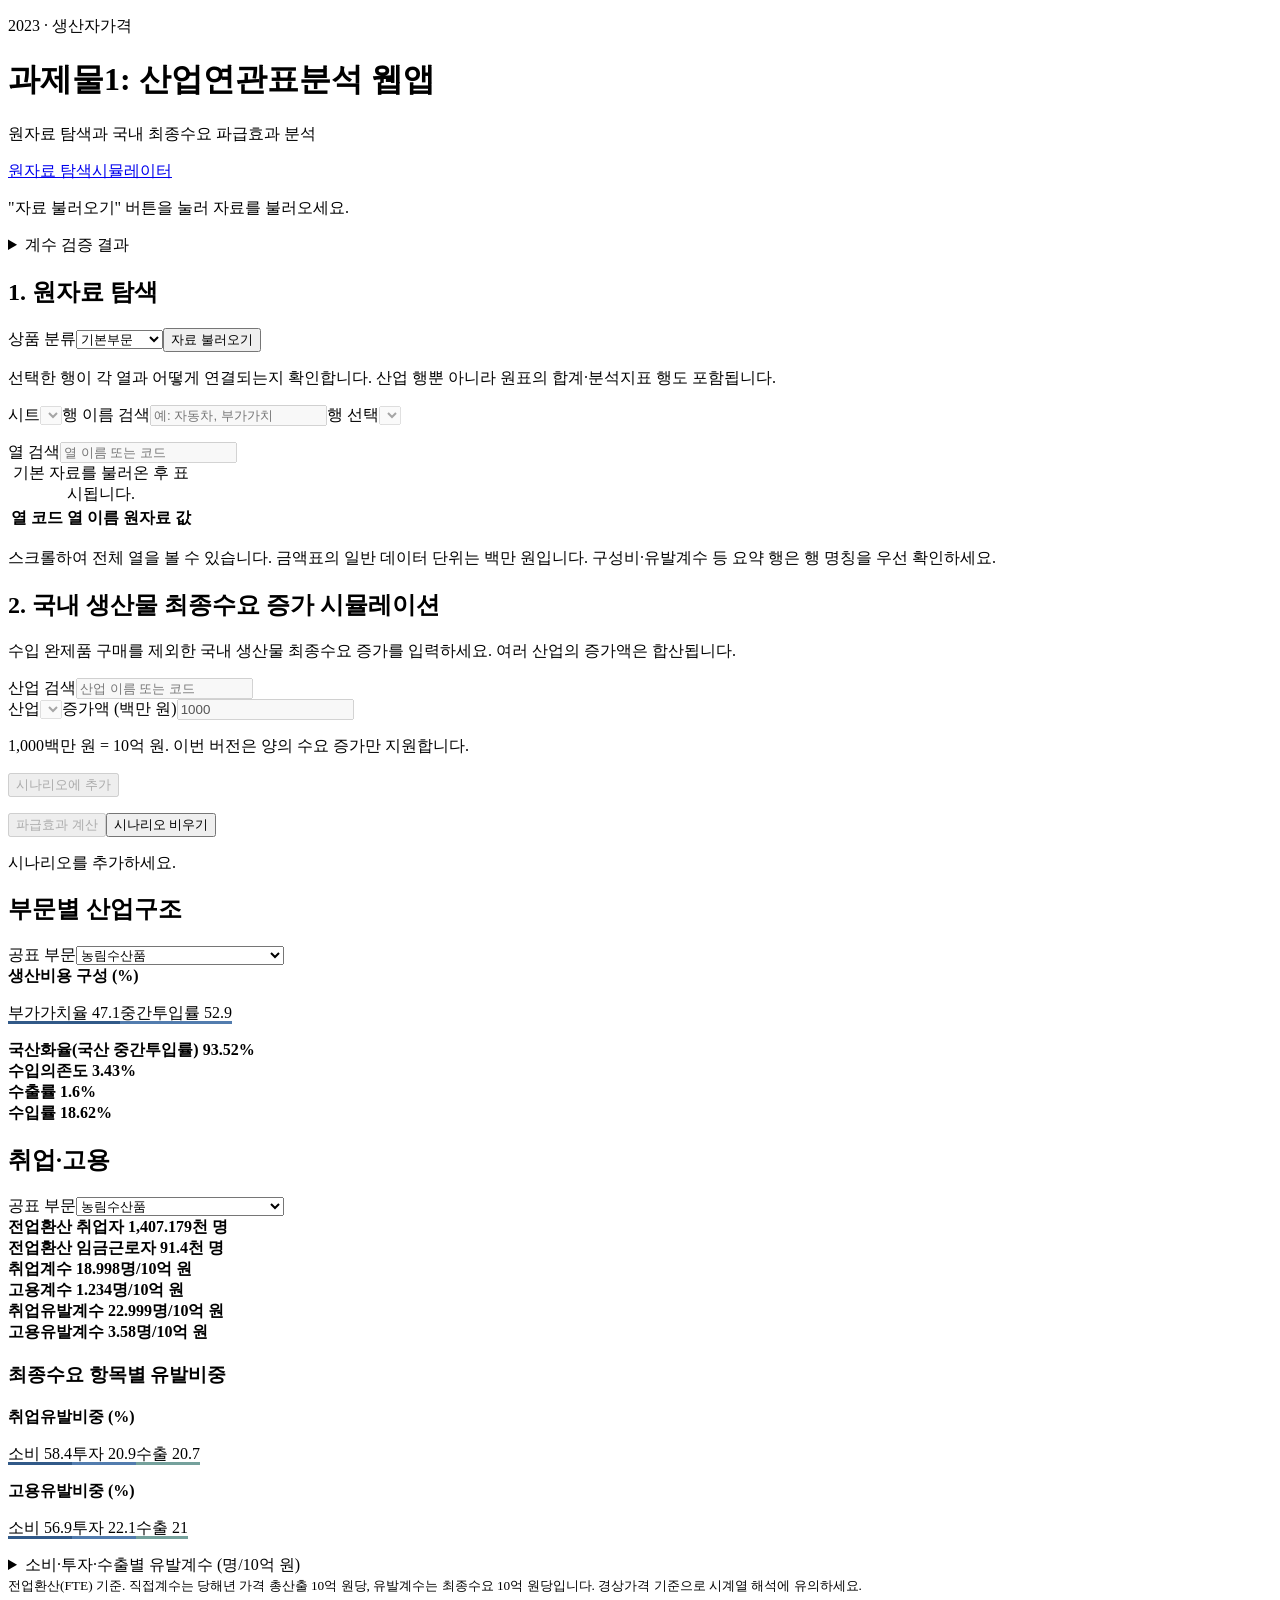
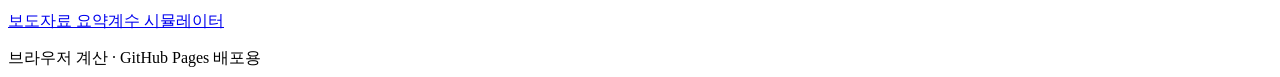
==== commit 9a4bdfe5: "Add files via upload" ====
--- a/index.html
+++ b/index.html
@@ -1,162 +1,9 @@
-<!doctype html><html lang="ko"><head><meta charset="utf-8"><meta name="viewport" content="width=device-width,initial-scale=1"><title>2023 산업연관표 분석</title><style>
-*{box-sizing:border-box}body{margin:0;background:#f2f5fa;color:#172640;font:16px/1.55 system-ui,sans-serif}main{max-width:1080px;margin:auto;padding:24px 16px}header{padding:24px;background:#172f55;color:white;border-radius:14px}header a{color:white}h1,h2{line-height:1.2}h2{font-size:1.25rem;margin-top:0}section{margin:16px 0;background:white;border:1px solid #dbe3f0;border-radius:12px;padding:18px}.grid{display:grid;grid-template-columns:repeat(auto-fit,minmax(min(100%,190px),1fr));gap:12px}label{display:block;font-weight:600}input,select,button{font:inherit;border:1px solid #8797ac;border-radius:6px;padding:8px;max-width:100%}input,select{width:100%;background:white}button{background:#244f91;color:white;cursor:pointer}button:disabled{opacity:.6}.scroll{overflow:auto;max-height:440px}table{border-collapse:collapse;width:100%}th,td{padding:8px;text-align:right;border-bottom:1px solid #e0e6ef}th:first-child,td:first-child,th:nth-child(2),td:nth-child(2){text-align:left}thead th{position:sticky;top:0;background:#edf3fb}caption{text-align:left}small,.note{color:#47576b}#status{min-height:1.5em}a{color:#244f91}
-.hot{background:#dceaff}.cool{background:#eef1f5}.meter{background:#edf1f8;border-radius:5px;height:9px;margin:5px 0}.meter>span{display:block;height:100%;background:#426aa2;border-radius:5px}.interpret{padding:12px;background:#edf3fb;border-radius:8px}.scroll td button{padding:3px 8px}canvas{width:100%;height:auto;display:block}nav{margin:16px 0}.stack{display:flex;height:20px;border-radius:5px;overflow:hidden;background:#edf1f8}.keys{margin:4px 0 14px}.keys span{display:inline-block;margin-right:14px}.metric{margin-top:10px}.metric strong{display:block}</style></head><body><main><header><h1>2023년 산업연관표 분석</h1><p>한국은행 연장표 · 생산자가격 · 국내 생산물의 최종수요 증가</p><a href="./summary.html">보도자료 요약계수 계산기</a></header>
-<nav><a href="#flow">경제 흐름</a> · <a href="#structure">산업구조</a> · <a href="#labor">취업·고용</a> · <a href="#analysis">원표 분석</a></nav>
-<section id="flow"><h2>2023년 경제의 흐름</h2><div id="flows"></div><small>한국은행 보도자료 PDF 7쪽 · 조원</small></section>
-<section id="structure"><h2>부문별 산업구조</h2><label>공표 부문<select id="structsel"></select></label><div id="structurebars"></div></section>
-<section id="labor"><h2>취업·고용</h2><label>공표 부문<select id="labsel"></select></label><div id="laborbars"></div><h3>최종수요 항목별 유발비중</h3><div id="laborstack"></div><details><summary>소비·투자·수출별 유발계수 (명/10억원)</summary><table><thead><tr><th>항목</th><th>취업유발계수</th><th>고용유발계수</th></tr></thead><tbody><tr><td>소비</td><td>10.2</td><td>7.5</td></tr><tr><td>투자</td><td>8.0</td><td>6.4</td></tr><tr><td>수출</td><td>5.4</td><td>4.1</td></tr></tbody></table><small>한국은행 보도자료 공표값</small></details><small>전업환산(FTE) 기준. 직접계수는 당해년 가격 총산출 10억원당, 유발계수는 최종수요 10억원당입니다. 경상가격 기준으로 시계열 해석에 유의하세요.</small></section>
-<section id="analysis"><h2>1. 원표 분석 자료 불러오기</h2><label for="level">상품 분류</label><select id="level"><option>통합대분류</option><option>통합중분류</option><option>통합소분류</option><option>기본부문</option></select><p><button id="load" type="button">엑셀 불러오기</button> <a href="./(표)상품분류.xlsx">상품분류표 다운로드</a></p><p id="status" role="status"></p><small>기본부문 파일은 약 12MB라 첫 로딩에 시간이 걸릴 수 있습니다.</small></section>
-<div id="ready" hidden>
-<section><h2>2. 최종수요 증가 시뮬레이션</h2><form id="form"><div class="grid"><label>상품 검색<input id="search" type="search" placeholder="상품코드 또는 상품명"></label><label>수요 증가 상품<select id="sector"></select></label><label>증가액 (백만원)<input id="amount" type="number" min="0" step="any" value="100" required></label></div><p><button id="calc">파급효과 계산</button></p></form><p id="error" role="alert"></p>
-<div class="scroll"><table><caption id="coefftitle">선택 상품의 경제 전체 유발계수 · 최종수요 1단위당</caption><thead><tr><th scope="col">지표</th><th scope="col">유발계수</th></tr></thead><tbody id="coeff"></tbody></table></div>
+<!DOCTYPE html>
 
-<div class="scroll"><table><caption>직접 투입구조 · 선택한 상품 생산 1단위 기준</caption><thead><tr><th>지표</th><th>값</th></tr></thead><tbody id="inputs"></tbody></table></div>
-<details><summary>직접 투입계수 상위 품목 보기</summary><div class="scroll"><table><thead><tr><th>코드</th><th>직접 투입 품목</th><th>총투입계수</th><th>국산</th><th>수입</th></tr></thead><tbody id="direct"></tbody></table></div></details>
-<div id="result" hidden><h3 id="scenario"></h3><p id="spill"></p><div id="bars"></div><div class="scroll"><table><caption id="totals"></caption><thead><tr><th scope="col">코드</th><th scope="col">유발 부문</th><th scope="col">생산</th><th scope="col">수입</th><th scope="col">부가가치</th></tr></thead><tbody id="effects"></tbody></table></div></div>
-</section>
-<section><h2>3. 부문별 전·후방 연쇄효과 비교</h2><div class="grid"><label>부문 검색<input id="linksearch" type="search"></label><label>정렬<select id="linksorder"><option value="0">영향력계수 높은 순</option><option value="1">감응도계수 높은 순</option></select></label></div><p id="ranknote" aria-live="polite"></p><canvas id="scatter" width="900" height="390" role="img" aria-label="영향력과 감응도 산점도"></canvas><div class="scroll"><table><thead><tr><th>코드</th><th>부문</th><th>영향력계수 · 후방</th><th>감응도계수 · 전방</th></tr></thead><tbody id="links"></tbody></table></div></section>
-<section><details><summary>4. 원자료 탐색</summary><div class="grid"><label>시트<select id="sheet"></select></label><label>행 검색<input id="rowsearch" type="search" placeholder="코드 또는 이름"></label><label>행 선택<select id="row"></select></label><label>열 검색<input id="colsearch" type="search" placeholder="코드 또는 이름"></label></div><p class="note" id="unit"></p><div class="scroll"><table><thead><tr><th scope="col">열 코드</th><th scope="col">열 이름</th><th scope="col">원자료 값</th></tr></thead><tbody id="raw"></tbody></table></div></details></section>
-</div><footer><p class="note">출처: 한국은행 「2023년 산업연관표(연장표)」 분류별 투입산출표. 분석에는 국산품 최종수요 증가를 사용하며, 수입 완제품 구매 수요는 포함하지 않습니다.</p></footer></main>
-<script src="https://cdn.sheetjs.com/xlsx-0.20.3/package/dist/xlsx.full.min.js"></script>
-<script>
-'use strict';
-const $ = id => document.getElementById(id);
-const sizes = {'통합대분류':33,'통합중분류':83,'통합소분류':165,'기본부문':380};
-const labels = ['생산','수입','부가가치'];
-let state = null;
-const code = v => String(v ?? '').trim();
-const match = (q,...xs) => xs.join(' ').toLowerCase().includes(q.trim().toLowerCase());
-const fmt = (v,d) => v.toLocaleString('ko-KR',{maximumFractionDigits:d});
-const options = (id, items) => $(id).replaceChildren(...items.map(([v,t])=>new Option(t,v)));
-function table(id, rows){$(id).replaceChildren(...rows.map(values=>{const tr=document.createElement('tr');for(const value of values){const td=tr.insertCell();td.textContent=value;}return tr;}));}
-function invalidate(){state=null;$('ready').hidden=true;$('status').textContent='선택한 분류를 불러오세요.';}
-$('level').addEventListener('change',invalidate);
-$('load').addEventListener('click',()=>load());
-async function load(){
-  invalidate(); const level=$('level').value,n=sizes[level];
-  $('level').disabled=$('load').disabled=true; $('status').textContent='엑셀을 읽고 계수를 확인하는 중입니다…';
-  try{
-    if(!window.XLSX) throw Error('엑셀 읽기 기능을 불러오지 못했습니다. 인터넷 연결을 확인하고 페이지를 새로고침하세요.');
-    const file=`(표)(2023연장)투입산출표_생산자가격_${level}.xlsx`;
-    const response=await fetch('./'+encodeURIComponent(file));
-    if(!response.ok)throw Error(`엑셀 파일을 읽을 수 없습니다 (${response.status}).`);
-    const book=XLSX.read(await response.arrayBuffer(),{type:'array'});
-    const cache=new Map();
-    const grid=s=>{
-      if(!book.Sheets[s])throw Error(`필수 시트 없음: ${s}`);
-      if(!cache.has(s))cache.set(s,XLSX.utils.sheet_to_json(book.Sheets[s],{header:1,range:0,raw:true,blankrows:true}));
-      return cache.get(s);
-    };
-    const b=grid('국산투입계수(Ad)');
-    const sectors=Array.from({length:n},(_,i)=>({c:code(b[4]?.[i+2]),name:code(b[i+6]?.[1])}));
-    if(code(b[4]?.[n+2])!=='9090'||new Set(sectors.map(x=>x.c)).size!==n||sectors.some((x,i)=>!x.c||!x.name||x.c!==code(b[i+6]?.[0])))throw Error('상품 코드 배열이 검증된 원표 구조와 다릅니다.');
-    const matrices=labels.map(label=>{
-      const s=label+'유발계수', r=grid(s), headers=r[4].map(code), rows=new Map(r.slice(6).map(row=>[code(row[0]),row]));
-      return sectors.map(({c})=>{
-        const j=headers.indexOf(c);
-        if(j<2||headers.lastIndexOf(c)!==j)throw Error(`${s}: ${c} 열을 확인하세요.`);
-        const values=sectors.map(x=>rows.get(x.c)?.[j]), total=rows.get('9590')?.[j];
-        if(!values.every(Number.isFinite)||!Number.isFinite(total)||Math.abs(values.reduce((a,b)=>a+b,0)-total)>1e-8)throw Error(`${s}: ${c} 열의 숫자 또는 열합 검증 실패`);
-        return {values,total};
-      });
-    });
-    const prod=grid('생산유발계수'),headers=prod[4].map(code),sensCol=headers.indexOf('9802');
-    const prows=new Map(prod.slice(6).map(row=>[code(row[0]),row]));
-    const sum=xs=>xs.reduce((a,b)=>a+b,0);
-    const avg=sum(matrices[0].map(x=>x.total))/n;
-    const link=sectors.map(({c},i)=>{
-      const back=matrices[0][i].total/avg, forward=sum(matrices[0].map(x=>x.values[i]))/avg;
-      const official=[prows.get('9801')?.[headers.indexOf(c)],prows.get(c)?.[sensCol]];
-      if(!official.every(Number.isFinite)||Math.abs(back-official[0])>1e-8||Math.abs(forward-official[1])>1e-8)throw Error(`연쇄효과 원표 검증 실패: ${c}`);
-      return [back,forward];
-    });
-    const inputGrids=['총투입계수(A)','국산투입계수(Ad)','수입투입계수(Am)'].map(name=>{
-      const r=grid(name);
-      return {h:r[4].map(code),rows:new Map(r.slice(6).map(row=>[code(row[0]),row]))};
-    });
-    const direct=sectors.map(({c})=>inputGrids.map(({h,rows})=>{
-      const j=h.indexOf(c), col=sectors.map(x=>rows.get(x.c)?.[j]);
-      if(j<2||!col.every(Number.isFinite))throw Error(`투입계수 검증 실패: ${c}`);
-      return col;
-    }));
-    state={sectors,matrices,grid,level,link,direct};
-    for(const id of ['search','rowsearch','colsearch','linksearch'])$(id).value='';
-    options('sheet',book.SheetNames.map(s=>[s,s])); refreshSector(); refreshRows(); showLinks();
-    $('ready').hidden=false;$('status').textContent=`${level} ${n}부문 · ${book.SheetNames.length}개 시트 · 유발계수 열합 및 연쇄효과 검증 완료`;
-  }catch(e){state=null;$('ready').hidden=true;$('status').textContent='불러오기 실패: '+e.message;}
-  finally{$('level').disabled=$('load').disabled=false;}
-}
-function refreshSector(){const old=$('sector').value,q=$('search').value;options('sector',state.sectors.flatMap((x,i)=>match(q,x.c,x.name)?[[i,`${x.c} · ${x.name}`]]:[]));if([...$('sector').options].some(o=>o.value===old))$('sector').value=old;coeff();}
-const tone=(el,v)=>el.classList.add(v>1+1e-10?'hot':v<1-1e-10?'cool':'neutral');
-const relative=v=>v>1+1e-10?'평균보다 큽니다':v<1-1e-10?'평균보다 작습니다':'평균 수준입니다';
-const meaning=['국내 생산이 직접·간접으로 얼마나 늘어나는지','생산 과정에 필요한 수입 중간재가 직접·간접으로 얼마나 늘어나는지','국내에서 새로 창출되는 부가가치가 얼마나 늘어나는지'];
-function coeff(){
- const j=$('sector').selectedIndex<0?-1:Number($('sector').value);
- $('result').hidden=true;$('error').textContent='';$('calc').disabled=j<0;
- $('coefftitle').textContent=j<0?'현재 분류에 검색 결과가 없습니다.':'선택 상품의 경제 전체 유발계수 · 최종수요 1단위당';
- if(j<0){for(const id of ['coeff','inputs','direct'])table(id,[]);return;}
- const x=state.sectors[j], [back,forward]=state.link[j];
- const values=state.matrices.map(m=>m[j].total);
- table('coeff',labels.map((name,k)=>[`${name}유발계수 — ${meaning[k]}`,fmt(values[k],6)]));
- if(values[0]>1)tone($('coeff').rows[0].cells[1],values[0]);
- const [all,dom,imp]=state.direct[j], sum=xs=>xs.reduce((a,b)=>a+b,0);
- const allSum=sum(all), impSum=sum(imp);
- table('inputs', [['중간투입률 (국산+수입 중간재 ÷ 총투입)',fmt(100*allSum,3)+'%'],['수입의존도 (수입 중간재 ÷ 총투입)',fmt(100*impSum,3)+'%']]);
- table('direct',state.sectors.map((y,i)=>[y.c,y.name,all[i],dom[i],imp[i]]).sort((a,b)=>b[2]-a[2]).slice(0,10).map(r=>[...r.slice(0,2),...r.slice(2).map(v=>fmt(v,6))]));
-}
-function showLinks(){
- const q=$('linksearch').value,k=Number($('linksorder').value);
- const results=state.sectors.map((x,i)=>({x,v:state.link[i]})).filter(({x})=>match(q,x.c,x.name)).sort((a,b)=>b.v[k]-a.v[k]);
- table('links',results.map(({x,v})=>[x.c,x.name,...v.map(t=>fmt(t,6))]));
- results.forEach(({v},i)=>v.forEach((t,j)=>$('links').rows[i].cells[j+2].style.background=`rgba(42,94,163,${.55*t/Math.max(...state.link.map(v=>v[j]))})`));
- plot(results);
-}
-function plot(results){
- const cv=$('scatter'),ctx=cv.getContext('2d'), W=cv.width,H=cv.height,L=65,R=25,T=25,B=56;
- const [xm,ym]=[0,1].map(k=>Math.max(1.05,...state.link.map(v=>v[k]))*1.05);
- const X=v=>L+v/xm*(W-L-R),Y=v=>H-B-v/ym*(H-T-B);
- ctx.clearRect(0,0,W,H);ctx.font='15px system-ui';ctx.fillStyle='#172640';ctx.strokeStyle='#8797ac';
- ctx.strokeRect(L,T,W-L-R,H-T-B);ctx.setLineDash([5,5]);ctx.beginPath();ctx.moveTo(X(1),T);ctx.lineTo(X(1),H-B);ctx.moveTo(L,Y(1));ctx.lineTo(W-R,Y(1));ctx.stroke();ctx.setLineDash([]);
- ctx.fillText('감응도계수',L,18);ctx.fillText('영향력계수',W-115,H-10);ctx.fillText('1',X(1)-4,H-B+21);ctx.fillText('1',L-20,Y(1)+5);ctx.fillText('0',L-17,H-B+18);
- const focus=$('linksearch').value.trim()?new Set(results.map(r=>r.x.c)):new Set();
- state.link.forEach(([x,y],i)=>{const f=focus.has(state.sectors[i].c);ctx.fillStyle=f?'#172f55':'rgba(65,109,165,.42)';ctx.beginPath();ctx.arc(X(x),Y(y),f?6:3,0,Math.PI*2);ctx.fill();});
- const k=Number($('linksorder').value), first=results[0];
- if(!first){$('ranknote').textContent='검색 결과가 없습니다.';return;}
- const ranks=first.v.map((v,j)=>1+state.link.filter(x=>x[j]>v+1e-10).length);
- $('ranknote').textContent=`${$('linksearch').value.trim()?'검색 결과 1위':'전체 1위'}: ${first.x.name} · 영향력 ${fmt(first.v[0],4)} (전체 ${ranks[0]}위) · 감응도 ${fmt(first.v[1],4)} (전체 ${ranks[1]}위). `+(k===0?'같은 규모의 수요 증가를 각 부문에 적용했을 때, 검색 범위에서 전체 생산 파급이 가장 큽니다.':'모든 부문의 수요가 같은 규모로 늘 때, 검색 범위에서 생산 반응이 가장 큽니다.');
-}
-$('linksearch').addEventListener('input',showLinks);$('linksorder').addEventListener('change',showLinks);
-$('search').addEventListener('input',refreshSector);$('sector').addEventListener('change',coeff);$('amount').addEventListener('input',()=>{$('result').hidden=true;$('error').textContent='';});
-$('form').addEventListener('submit',e=>{
- e.preventDefault();if(!state||$('sector').selectedIndex<0)return; const f=$('amount').valueAsNumber,j=Number($('sector').value), chosen=state.sectors[j];
- const cols=state.matrices.map(m=>m[j]);const totals=cols.map(x=>x.total*f);
- if(!Number.isFinite(f)||f<=0||!totals.every(Number.isFinite)||cols.some(x=>x.values.some(v=>!Number.isFinite(v*f)))){$('error').textContent='계산 가능한 0보다 큰 금액을 입력하세요.';$('result').hidden=true;return;}
- $('error').textContent='';$('scenario').textContent=`${state.level} · ${chosen.name} 최종수요 ${fmt(f,6)}백만원 증가`;
- const top=state.sectors.map((x,i)=>({x,v:cols[0].values[i]*f})).filter(r=>r.v>0).sort((a,b)=>b.v-a.v).slice(0,5);
- const other=state.sectors.map((x,i)=>({x,i,v:cols[0].values[i]*f})).filter(r=>r.i!==j&&r.v>0).sort((a,b)=>b.v-a.v)[0];
- $('spill').textContent=other?`${chosen.name} 자체를 제외하면 ${other.x.name}의 생산유발액이 가장 큽니다 (${fmt(other.v,3)}백만원).`:'선택 부문 외에 양의 생산유발액이 없습니다.';
- $('bars').replaceChildren();const heading=document.createElement('h4');heading.textContent='이 수요 증가로 생산유발액이 큰 부문 · 상위 5개 (백만원)';$('bars').append(heading);
- for(const {x,v} of top){const box=document.createElement('div'),bar=document.createElement('div'),fill=document.createElement('span');box.textContent=`${x.c} · ${x.name}: ${fmt(v,3)}`;bar.className='meter';bar.setAttribute('aria-hidden','true');fill.style.width=(100*v/top[0].v)+'%';bar.append(fill);box.append(bar);$('bars').append(box);}
- $('totals').textContent='경제 전체 유발액 (백만원): '+labels.map((x,k)=>`${x} ${fmt(totals[k],3)}`).join(' / ');
- table('effects',state.sectors.map((x,i)=>[x.c,x.name,...cols.map(col=>col.values[i]*f)]).sort((a,b)=>b[2]-a[2]).map(r=>[...r.slice(0,2),...r.slice(2).map(v=>fmt(v,3))]));$('result').hidden=false;
-});
-function refreshRows(){const r=state.grid($('sheet').value),q=$('rowsearch').value;options('row',r.flatMap((x,i)=>i>=6&&(code(x[0])||code(x[1]))&&match(q,x[0],x[1])?[[i,`${code(x[0])} · ${code(x[1])}`]]:[]));showRaw();}
-function showRaw(){const s=$('sheet').value,r=state.grid(s),selected=$('row').selectedIndex<0?null:r[Number($('row').value)],q=$('colsearch').value;$('unit').textContent=(code(r[3]?.[0])||'계수 또는 분석지표: 행·열 이름 확인')+(selected?'':' · 조건에 맞는 행이 없습니다.');table('raw',selected?(r[4]||[]).flatMap((v,i)=>{const c=code(v),n=code(r[5]?.[i]);return i>=2&&(c||n)&&match(q,c,n)?[[c,n,typeof selected[i]==='number'?fmt(selected[i],6):selected[i]??'—']]:[];}):[]);}
-$('sheet').addEventListener('change',()=>{$('rowsearch').value=$('colsearch').value='';refreshRows();});$('rowsearch').addEventListener('input',refreshRows);$('row').addEventListener('change',showRaw);$('colsearch').addEventListener('input',showRaw);
-
-const structureData=[{"농림수산품": 47.1, "광산품": 40.5, "공산품": 25, "소비재제품": 23.7, "음식료품": 23.5, "섬유및가죽제품": 18.3, "목재및종이·인쇄": 29.1, "기타제조업제품": 27.1, "기초소재제품": 23.5, "석탄및석유제품": 18.7, "화학제품": 24.2, "비금속광물제품": 26.4, "1차금속제품": 19.5, "금속가공제품": 32.5, "조립가공제품": 24.6, "컴퓨터,전자및광학기기": 30.7, "전기장비": 21.8, "기계및장비": 25.2, "운송장비": 19.9, "제조임가공·산업용장비수리": 47.2, "전력․가스․수도및폐기물": 25.7, "전력·가스·증기": 20.5, "수도·폐기물처리및재활용서비스": 44.9, "건설": 41.8, "서비스": 56, "도소매및운송": 49.9, "도소매및상품중개서비스": 53.6, "운송서비스": 43.4, "생산자서비스": 59.1, "정보통신및방송서비스": 52.3, "금융및보험서비스": 62.5, "부동산서비스": 70.2, "전문,과학및기술서비스": 51.9, "사업지원서비스": 61.1, "사회서비스": 66.3, "공공행정,국방및사회보장": 74.2, "교육서비스": 66.9, "보건및사회복지서비스": 58.7, "소비자서비스": 39.5, "음식점및숙박서비스": 32.7, "예술,스포츠및여가관련서비스": 55.9, "기타서비스": 45, "기타": 0, "전산업": 41.2}, {"농림수산품": 52.9, "광산품": 59.5, "공산품": 75, "소비재제품": 76.3, "음식료품": 76.5, "섬유및가죽제품": 81.7, "목재및종이·인쇄": 70.9, "기타제조업제품": 72.9, "기초소재제품": 76.5, "석탄및석유제품": 81.3, "화학제품": 75.8, "비금속광물제품": 73.6, "1차금속제품": 80.5, "금속가공제품": 67.5, "조립가공제품": 75.4, "컴퓨터,전자및광학기기": 69.3, "전기장비": 78.2, "기계및장비": 74.8, "운송장비": 80.1, "제조임가공·산업용장비수리": 52.8, "전력․가스․수도및폐기물": 74.3, "전력·가스·증기": 79.5, "수도·폐기물처리및재활용서비스": 55.1, "건설": 58.2, "서비스": 44, "도소매및운송": 50.1, "도소매및상품중개서비스": 46.4, "운송서비스": 56.6, "생산자서비스": 40.9, "정보통신및방송서비스": 47.7, "금융및보험서비스": 37.5, "부동산서비스": 29.8, "전문,과학및기술서비스": 48.1, "사업지원서비스": 38.9, "사회서비스": 33.7, "공공행정,국방및사회보장": 25.8, "교육서비스": 33.1, "보건및사회복지서비스": 41.3, "소비자서비스": 60.5, "음식점및숙박서비스": 67.3, "예술,스포츠및여가관련서비스": 44.1, "기타서비스": 55, "기타": 100, "전산업": 58.8}, {"농림수산품": 93.52, "광산품": 98.83, "공산품": 69.01, "소비재제품": 77.71, "음식료품": 81.27, "섬유및가죽제품": 61.74, "목재및종이·인쇄": 84.27, "기타제조업제품": 85.14, "기초소재제품": 58.97, "석탄및석유제품": 20.36, "화학제품": 65.86, "비금속광물제품": 88.7, "1차금속제품": 56.75, "금속가공제품": 89.47, "조립가공제품": 73.69, "컴퓨터,전자및광학기기": 58.1, "전기장비": 69.85, "기계및장비": 81.17, "운송장비": 84.57, "제조임가공·산업용장비수리": 95.25, "전력․가스․수도및폐기물": 49.01, "전력·가스·증기": 39.95, "수도·폐기물처리및재활용서비스": 96.5, "건설": 93.91, "서비스": 88.38, "도소매및운송": 82.42, "도소매및상품중개서비스": 93.3, "운송서비스": 66.41, "생산자서비스": 90.39, "정보통신및방송서비스": 80.96, "금융및보험서비스": 90.21, "부동산서비스": 98.04, "전문,과학및기술서비스": 91.97, "사업지원서비스": 92.26, "사회서비스": 88.33, "공공행정,국방및사회보장": 87.76, "교육서비스": 95.43, "보건및사회복지서비스": 84.67, "소비자서비스": 92.19, "음식점및숙박서비스": 91.74, "예술,스포츠및여가관련서비스": 92.7, "기타서비스": 93.41, "기타": 99.87, "전산업": 76.96}, {"농림수산품": 3.43, "광산품": 0.7, "공산품": 23.25, "소비재제품": 17.01, "음식료품": 14.32, "섬유및가죽제품": 31.25, "목재및종이·인쇄": 11.15, "기타제조업제품": 10.84, "기초소재제품": 31.38, "석탄및석유제품": 64.76, "화학제품": 25.88, "비금속광물제품": 8.31, "1차금속제품": 34.81, "금속가공제품": 7.11, "조립가공제품": 19.84, "컴퓨터,전자및광학기기": 29.05, "전기장비": 23.58, "기계및장비": 14.08, "운송장비": 12.36, "제조임가공·산업용장비수리": 2.51, "전력․가스․수도및폐기물": 37.86, "전력·가스·증기": 47.77, "수도·폐기물처리및재활용서비스": 1.93, "건설": 3.54, "서비스": 5.11, "도소매및운송": 8.8, "도소매및상품중개서비스": 3.11, "운송서비스": 19.01, "생산자서비스": 3.93, "정보통신및방송서비스": 9.07, "금융및보험서비스": 3.67, "부동산서비스": 0.58, "전문,과학및기술서비스": 3.86, "사업지원서비스": 3.01, "사회서비스": 3.93, "공공행정,국방및사회보장": 3.16, "교육서비스": 1.51, "보건및사회복지서비스": 6.34, "소비자서비스": 4.73, "음식점및숙박서비스": 5.56, "예술,스포츠및여가관련서비스": 3.22, "기타서비스": 3.62, "기타": 0.13, "전산업": 13.55}, {"농림수산품": 1.6, "광산품": 3.1, "공산품": 34.1, "소비재제품": 12.4, "음식료품": 7.2, "섬유및가죽제품": 28.8, "목재및종이·인쇄": 8.3, "기타제조업제품": 13.8, "기초소재제품": 32.2, "석탄및석유제품": 43.6, "화학제품": 37.7, "비금속광물제품": 9.4, "1차금속제품": 30.9, "금속가공제품": 12.7, "조립가공제품": 45.9, "컴퓨터,전자및광학기기": 59.7, "전기장비": 27.1, "기계및장비": 38.1, "운송장비": 46.7, "제조임가공·산업용장비수리": 4.3, "전력․가스․수도및폐기물": 0.4, "전력·가스·증기": 0.1, "수도·폐기물처리및재활용서비스": 1.7, "건설": 0.1, "서비스": 6.6, "도소매및운송": 14.7, "도소매및상품중개서비스": 9.9, "운송서비스": 23.1, "생산자서비스": 6.4, "정보통신및방송서비스": 9.8, "금융및보험서비스": 4, "부동산서비스": 0.1, "전문,과학및기술서비스": 8.8, "사업지원서비스": 10.9, "사회서비스": 0.2, "공공행정,국방및사회보장": 0, "교육서비스": 0.2, "보건및사회복지서비스": 0.3, "소비자서비스": 4.1, "음식점및숙박서비스": 4.8, "예술,스포츠및여가관련서비스": 4.5, "기타서비스": 2.1, "기타": 0, "전산업": 17.3}, {"농림수산품": 18.62, "광산품": 97.62, "공산품": 20.71, "소비재제품": 24.13, "음식료품": 20.46, "섬유및가죽제품": 35.56, "목재및종이·인쇄": 14.09, "기타제조업제품": 30.19, "기초소재제품": 19.3, "석탄및석유제품": 20.35, "화학제품": 22.04, "비금속광물제품": 13.41, "1차금속제품": 21.45, "금속가공제품": 7.54, "조립가공제품": 21.58, "컴퓨터,전자및광학기기": 28.71, "전기장비": 19.29, "기계및장비": 24.12, "운송장비": 12.98, "제조임가공·산업용장비수리": 11.34, "전력․가스․수도및폐기물": 0.22, "전력·가스·증기": 0.15, "수도·폐기물처리및재활용서비스": 0.46, "건설": 0, "서비스": 5.38, "도소매및운송": 5.74, "도소매및상품중개서비스": 1.26, "운송서비스": 12.82, "생산자서비스": 6.97, "정보통신및방송서비스": 9.25, "금융및보험서비스": 3.48, "부동산서비스": 0.59, "전문,과학및기술서비스": 9.48, "사업지원서비스": 13.29, "사회서비스": 0.53, "공공행정,국방및사회보장": 0.24, "교육서비스": 1.38, "보건및사회복지서비스": 0.2, "소비자서비스": 6.61, "음식점및숙박서비스": 8.06, "예술,스포츠및여가관련서비스": 7.08, "기타서비스": 1.99, "기타": 0, "전산업": 14.93}], laborData=[{"농림수산품": 1407.1792, "광산품": 10.073, "공산품": 3779.9993, "소비재제품": 792.9777999999999, "음식료품": 348.45509999999996, "섬유및가죽제품": 152.47729999999999, "목재및종이·인쇄": 160.24820000000003, "기타제조업제품": 131.7972, "기초소재제품": 1063.2944, "석탄및석유제품": 12.122200000000001, "화학제품": 466.9814, "비금속광물제품": 101.69, "1차금속제품": 137.4925, "금속가공제품": 345.00829999999996, "조립가공제품": 1439.5808, "컴퓨터,전자및광학기기": 389.2277, "전기장비": 248.69029999999998, "기계및장비": 415.3958, "운송장비": 386.267, "제조임가공·산업용장비수리": 484.1463, "전력․가스․수도및폐기물": 273.9678, "전력·가스·증기": 80.7638, "수도·폐기물처리및재활용서비스": 193.204, "건설": 1874.3565, "서비스": 18643.3142, "도소매및운송": 4553.978300000001, "도소매및상품중개서비스": 2935.6811000000002, "운송서비스": 1618.2972, "생산자서비스": 5308.6743, "정보통신및방송서비스": 898.3174, "금융및보험서비스": 691.7296, "부동산서비스": 597.8872, "전문,과학및기술서비스": 1822.6393999999998, "사업지원서비스": 1298.1007, "사회서비스": 5330.7045, "공공행정,국방및사회보장": 1577.0019, "교육서비스": 1541.8561000000002, "보건및사회복지서비스": 2211.8465, "소비자서비스": 3449.9571, "음식점및숙박서비스": 1892.3421, "예술,스포츠및여가관련서비스": 468.1265, "기타서비스": 1089.4885, "기타": 0, "전산업": 25988.89}, {"농림수산품": 91.3997, "광산품": 9.7683, "공산품": 3391.2151999999996, "소비재제품": 633.7345, "음식료품": 291.41020000000003, "섬유및가죽제품": 117.5795, "목재및종이·인쇄": 132.0147, "기타제조업제품": 92.73010000000001, "기초소재제품": 971.2006999999999, "석탄및석유제품": 12.066600000000001, "화학제품": 439.9708, "비금속광물제품": 89.18910000000001, "1차금속제품": 131.2375, "금속가공제품": 298.7367, "조립가공제품": 1352.8636999999999, "컴퓨터,전자및광학기기": 366.7315, "전기장비": 232.2227, "기계및장비": 377.4819, "운송장비": 376.4276, "제조임가공·산업용장비수리": 433.4163, "전력․가스․수도및폐기물": 233.9679, "전력·가스·증기": 80.5869, "수도·폐기물처리및재활용서비스": 153.381, "건설": 1514.4024, "서비스": 14384.2733, "도소매및운송": 2768.7507, "도소매및상품중개서비스": 1871.4066, "운송서비스": 897.3441, "생산자서비스": 4680.1521, "정보통신및방송서비스": 817.5825, "금융및보험서비스": 657.2808, "부동산서비스": 398.75640000000004, "전문,과학및기술서비스": 1614.9604, "사업지원서비스": 1191.572, "사회서비스": 4947.7927, "공공행정,국방및사회보장": 1577.0019, "교육서비스": 1244.9008000000001, "보건및사회복지서비스": 2125.89, "소비자서비스": 1987.5778, "음식점및숙박서비스": 1039.3631, "예술,스포츠및여가관련서비스": 298.527, "기타서비스": 649.6877, "기타": 0, "전산업": 19625.0268}, {"농림수산품": 18.99845937660397, "광산품": 1.891076047239917, "공산품": 1.5870918530810274, "소비재제품": 2.349473033406833, "음식료품": 1.9104427482899813, "섬유및가죽제품": 2.1732751240283905, "목재및종이·인쇄": 2.860824748709651, "기타제조업제품": 4.553639051621985, "기초소재제품": 1.1406111487437178, "석탄및석유제품": 0.06865652675997752, "화학제품": 1.2399067767502048, "비금속광물제품": 2.0006876589148823, "1차금속제품": 0.7164832529292788, "금속가공제품": 2.5312642127983365, "조립가공제품": 1.4180487437312923, "컴퓨터,전자및광학기기": 1.2170525925731044, "전기장비": 1.4395673020982436, "기계및장비": 2.239531195068358, "운송장비": 1.1457316244652143, "제조임가공·산업용장비수리": 5.001392528896524, "전력․가스․수도및폐기물": 1.4160165749231615, "전력·가스·증기": 0.5324659741506392, "수도·폐기물처리및재활용서비스": 4.6222136308458905, "건설": 5.476758461799157, "서비스": 6.694549430220712, "도소매및운송": 7.372428736463481, "도소매및상품중개서비스": 7.404199179743527, "운송서비스": 7.31548591869139, "생산자서비스": 4.347582838540299, "정보통신및방송서비스": 4.115005991883284, "금융및보험서비스": 2.9952371315708546, "부동산서비스": 2.1996424303325046, "전문,과학및기술서비스": 5.124158493380403, "사업지원서비스": 8.995163887626108, "사회서비스": 9.253958707026461, "공공행정,국방및사회보장": 7.785524164769159, "교육서비스": 9.990061682207251, "보건및사회복지서비스": 10.092787398479397, "소비자서비스": 9.323287691119843, "음식점및숙박서비스": 8.457931480649384, "예술,스포츠및여가관련서비스": 7.235270809387465, "기타서비스": 13.35155593837092, "기타": 0, "전산업": 4.491145839237952}, {"농림수산품": 1.2339959882037697, "광산품": 1.8338725456421798, "공산품": 1.4238547652547309, "소비재제품": 1.8776592712804347, "음식료품": 1.5976879183795356, "섬유및가죽제품": 1.6758730804237496, "목재및종이·인쇄": 2.3567872896761397, "기타제조업제품": 3.2038571731479264, "기초소재제품": 1.0418209162840535, "석탄및석유제품": 0.06834162493622813, "화학제품": 1.1681895178099364, "비금속광물제품": 1.7547402072939853, "1차금속제품": 0.6838880004822534, "금속가공제품": 2.1917777565336047, "조립가공제품": 1.3326286862291212, "컴퓨터,전자및광학기기": 1.146710583170785, "전기장비": 1.3442430433554093, "기계및장비": 2.0351252723876225, "운송장비": 1.1165463413689025, "제조임가공·산업용장비수리": 4.477334732749119, "전력․가스․수도및폐기물": 1.2092750476514569, "전력·가스·증기": 0.5312996938266917, "수도·폐기물처리및재활용서비스": 3.6694879449326803, "건설": 4.424993942597873, "서비스": 5.165188313173095, "도소매및운송": 4.4823264144195365, "도소매및상품중개서비스": 4.7199497291060055, "운송서비스": 4.056429268845549, "생산자서비스": 3.8328493710225064, "정보통신및방송서비스": 3.745176133022599, "금융및보험서비스": 2.8460714389388517, "부동산서비스": 1.4670350808758585, "전문,과학및기술서비스": 4.540290882624952, "사업지원서비스": 8.25697530546468, "사회서비스": 8.589234187850211, "공공행정,국방및사회보장": 7.785524164769159, "교육서비스": 8.066015875430368, "보건및사회복지서비스": 9.700562766246827, "소비자서비스": 5.371301468613351, "음식점및숙박서비스": 4.645492949353783, "예술,스포츠및여가관련서비스": 4.613974404170692, "기타서비스": 7.961847847885998, "기타": 0, "전산업": 3.3914052296097803}, {"농림수산품": 22.999204076854646, "광산품": 6.392982463143946, "공산품": 5.090453810418591, "소비재제품": 8.731469193260452, "음식료품": 10.31061120822078, "섬유및가죽제품": 5.994757343783895, "목재및종이·인쇄": 7.3898952312093185, "기타제조업제품": 9.144960132534004, "기초소재제품": 3.7022117364700735, "석탄및석유제품": 0.9661408290350807, "화학제품": 4.165424827075881, "비금속광물제품": 6.531762791142024, "1차금속제품": 3.2482670996929293, "금속가공제품": 6.253031596244236, "조립가공제품": 4.531850425206209, "컴퓨터,전자및광학기기": 3.622212780454136, "전기장비": 4.562787341864489, "기계및장비": 6.254710122749185, "운송장비": 5.052735010233371, "제조임가공·산업용장비수리": 8.9806734725729, "전력․가스․수도및폐기물": 3.5959960864441793, "전력·가스·증기": 1.9053508073487726, "수도·폐기물처리및재활용서비스": 8.769923123563649, "건설": 9.147234296858787, "서비스": 9.997977738497802, "도소매및운송": 10.772808868134915, "도소매및상품중개서비스": 11.107982383349345, "운송서비스": 10.032599411072097, "생산자서비스": 7.167437714919364, "정보통신및방송서비스": 7.331367406255125, "금융및보험서비스": 5.505314607798858, "부동산서비스": 4.534158448710924, "전문,과학및기술서비스": 8.60651551963016, "사업지원서비스": 12.227554913966019, "사회서비스": 11.535101990809574, "공공행정,국방및사회보장": 9.672832972930582, "교육서비스": 12.623932206565396, "보건및사회복지서비스": 12.768398002180488, "소비자서비스": 14.369303435573455, "음식점및숙박서비스": 14.73621216886759, "예술,스포츠및여가관련서비스": 11.007534167224582, "기타서비스": 17.275483623713683, "기타": 9.721354836320772, "전산업": 8.162657562814978}, {"농림수산품": 3.5801098264644797, "광산품": 5.267158873918258, "공산품": 3.892695584184988, "소비재제품": 4.871459018847855, "음식료품": 4.759697653904617, "섬유및가죽제품": 4.464552040495053, "목재및종이·인쇄": 5.648413166257207, "기타제조업제품": 6.627570491886042, "기초소재제품": 2.953239201208725, "석탄및석유제품": 0.7585070223558301, "화학제품": 3.355255309132299, "비금속광물제품": 5.051620215508064, "1차금속제품": 2.6192079171865, "금속가공제품": 5.064126323336853, "조립가공제품": 3.7523075544650544, "컴퓨터,전자및광학기기": 3.0204076797810653, "전기장비": 3.7797917274207444, "기계및장비": 5.178059255282817, "운송장비": 4.233214125581066, "제조임가공·산업용장비수리": 7.377683914540686, "전력․가스․수도및폐기물": 2.8940909818144047, "전력·가스·증기": 1.5757715043537401, "수도·폐기물처리및재활용서비스": 6.759933758457338, "건설": 7.2118282064437365, "서비스": 7.612505772719071, "도소매및운송": 6.878998720616744, "도소매및상품중개서비스": 7.29665111555851, "운송서비스": 6.021537820042876, "생산자서비스": 5.967281442193162, "정보통신및방송서비스": 6.256355530227738, "금융및보험서비스": 4.883506834032825, "부동산서비스": 3.3502950124448465, "전문,과학및기술서비스": 7.1630852552318665, "사업지원서비스": 10.684063337583359, "사회서비스": 10.160697163503885, "공공행정,국방및사회보장": 9.138053777314532, "교육서비스": 9.889009924351658, "보건및사회복지서비스": 11.54650560622757, "소비자서비스": 8.287426317682383, "음식점및숙박서비스": 7.780421412059485, "예술,스포츠및여가관련서비스": 7.269383323812876, "기타서비스": 10.71678536286483, "기타": 7.393855190208363, "전산업": 6.163879004815775}];
-const palette=['#315988','#527cae','#75a19c','#ae7848'];
-function stacked(id,title,pairs){
- const root=$(id),head=document.createElement('strong'),bar=document.createElement('div'),key=document.createElement('p');head.textContent=title;bar.className='stack';key.className='keys';
- const sum=pairs.reduce((a,b)=>a+b[1],0);
- pairs.forEach(([name,v],i)=>{const seg=document.createElement('span'),leg=document.createElement('span');seg.style.width=(100*v/sum)+'%';seg.style.background=palette[i%4];seg.title=`${name}: ${fmt(v,2)}`;leg.textContent=`${name} ${fmt(v,2)}`;leg.style.borderBottom=`3px solid ${palette[i%4]}`;key.append(leg);bar.append(seg);});root.append(head,bar,key);
-}
-stacked('flows','총공급 6,802.7조원',[['국내산출',5786.7],['수입',1016]]);
-stacked('flows','총수요 6,802.7조원',[['중간수요',3403.4],['소비',1631.3],['투자',768.2],['수출',999.8]]);
-stacked('laborstack','취업유발비중 (%)',[['소비',58.4],['투자',20.9],['수출',20.7]]);
-stacked('laborstack','고용유발비중 (%)',[['소비',56.9],['투자',22.1],['수출',21.0]]);
-function meter(id,label,v,unit,max){const div=document.createElement('div');div.className='metric';const text=document.createElement('strong');text.textContent=label+' '+(Number.isFinite(v)?fmt(v,3)+unit:'—');div.append(text);if(max&&Number.isFinite(v)){const bar=document.createElement('div'),fill=document.createElement('span');bar.className='meter';fill.style.width=Math.max(0,Math.min(100,100*v/max))+'%';bar.append(fill);div.append(bar);}$(id).append(div);}
-function structureView(){const k=$('structsel').value,d=structureData.map(x=>x[k]);$('structurebars').replaceChildren();if(d.slice(0,2).every(Number.isFinite))stacked('structurebars','생산비용 구성 (%)',[['부가가치율',d[0]],['중간투입률',d[1]]]);['국산화율','수입의존도','수출률','수입률'].forEach((x,i)=>meter('structurebars',x,d[i+2],'%',100));meter('structurebars','국산 중간투입률',d[2],'%',100);const note=document.createElement('small');note.textContent='국산 중간투입률(국산 중간재 ÷ 전체 중간재)은 이 자료의 국산화율과 같은 지표입니다.';$('structurebars').append(note);}
-function laborView(){const k=$('labsel').value,d=laborData.map(x=>x[k]);$('laborbars').replaceChildren();['전업환산 취업자','전업환산 임금근로자','취업계수','고용계수','취업유발계수','고용유발계수'].forEach((x,i)=>meter('laborbars',x,d[i],i<2?'천명':'명/10억원',i<2?Math.max(...d.slice(0,2).filter(Number.isFinite)):Math.max(...d.slice(2).filter(Number.isFinite))));}
-for(const [id,d,fn] of [['structsel',structureData,structureView],['labsel',laborData,laborView]]){options(id,[...new Set(d.flatMap(Object.keys))].map(k=>[k,k]));$(id).addEventListener('change',fn);fn();}
-</script></body></html>
+<html lang="ko"><head><meta charset="utf-8"/><meta content="width=device-width,initial-scale=1" name="viewport"/><title>과제물1: 산업연관표분석 웹앱</title><link href="./style.css" rel="stylesheet"/><script defer="" src="./app.js"></script></head>
+<body><header><p>2023 · 생산자가격</p><h1>과제물1: 산업연관표분석 웹앱</h1><p>원자료 탐색과 국내 최종수요 파급효과 분석</p></header>
+<nav aria-label="주요 메뉴"><a href="#explorer">원자료 탐색</a><a href="#simulation">시뮬레이터</a></nav><main>
+<aside aria-label="분석 준비 상태" class="loading-status"><p id="status" role="status">"자료 불러오기" 버튼을 눌러 자료를 불러오세요.</p><details><summary>계수 검증 결과</summary><pre id="validation">아직 자료를 불러오지 않았습니다.</pre></details></aside>
+<section id="explorer"><div class="section-heading"><h2>1. 원자료 탐색</h2><label>상품 분류<select id="level"><option>기본부문</option><option>통합대분류</option><option>통합중분류</option><option>통합소분류</option></select></label><button id="load-basic" type="button">자료 불러오기</button></div><p>선택한 행이 각 열과 어떻게 연결되는지 확인합니다. 산업 행뿐 아니라 원표의 합계·분석지표 행도 포함됩니다.</p><label>시트<select disabled="" id="sheet"></select></label><label>행 이름 검색<input disabled="" id="row-search" placeholder="예: 자동차, 부가가치"/></label><label>행 선택<select disabled="" id="row"></select></label><p id="unit"></p><label>열 검색<input disabled="" id="col-search" placeholder="열 이름 또는 코드"/></label><div class="scroll"><table><caption id="explore-caption">기본 자료를 불러온 후 표시됩니다.</caption><thead><tr><th>열 코드</th><th>열 이름</th><th>원자료 값</th></tr></thead><tbody id="cells"></tbody></table></div><p class="note">스크롤하여 전체 열을 볼 수 있습니다. 금액표의 일반 데이터 단위는 백만 원입니다. 구성비·유발계수 등 요약 행은 행 명칭을 우선 확인하세요.</p></section>
+<section id="simulation"><h2>2. 국내 생산물 최종수요 증가 시뮬레이션</h2><p>수입 완제품 구매를 제외한 국내 생산물 최종수요 증가를 입력하세요. 여러 산업의 증가액은 합산됩니다.</p><label>산업 검색<input disabled="" id="sector-search" placeholder="산업 이름 또는 코드"/></label><form id="scenario"><label>산업<select disabled="" id="sector" required=""></select></label><label>증가액 (백만 원)<input disabled="" id="amount" min="0" required="" step="any" type="number" value="1000"/></label><p class="note">1,000백만 원 = 10억 원. 이번 버전은 양의 수요 증가만 지원합니다.</p><button disabled="" id="add">시나리오에 추가</button></form><p id="sector-metrics"></p><ul id="basket"></ul><button disabled="" id="run">파급효과 계산</button><button id="clear">시나리오 비우기</button><p id="sim-status" role="status">시나리오를 추가하세요.</p><div hidden="" id="results"><div class="cards" id="cards"></div><h3>생산유발액 상위 15개 산업</h3><div id="bars"></div><p id="spill"></p><button id="download">전체 부문 CSV 다운로드</button><div class="scroll"><table><caption>상위 15개 산업별 유발액 — 백만 원, 생산유발액 내림차순</caption><thead><tr><th>코드</th><th>산업</th><th>생산</th><th>수입</th><th>부가가치</th></tr></thead><tbody id="result-rows"></tbody></table></div></div></section>
+<section id="linksection" hidden><h2>3. 부문별 전·후방 연쇄효과 비교</h2><div class="grid"><label>부문 검색<input id="linksearch" type="search"/></label><label>정렬<select id="linksorder"><option value="0">영향력계수 높은 순</option><option value="1">감응도계수 높은 순</option></select></label></div><p aria-live="polite" id="ranknote"></p><canvas aria-label="영향력과 감응도 산점도" height="390" id="scatter" role="img" width="900"></canvas><div class="scroll"><table><thead><tr><th>코드</th><th>부문</th><th>영향력계수 · 후방</th><th>감응도계수 · 전방</th></tr></thead><tbody id="links"></tbody></table></div></section><section id="structure"><h2>부문별 산업구조</h2><label>공표 부문<select id="structsel"></select></label><div id="structurebars"></div></section><section id="labor"><h2>취업·고용</h2><label>공표 부문<select id="labsel"></select></label><div id="laborbars"></div><h3>최종수요 항목별 유발비중</h3><div id="laborstack"></div><details><summary>소비·투자·수출별 유발계수 (명/10억 원)</summary><table><thead><tr><th>항목</th><th>취업유발계수</th><th>고용유발계수</th></tr></thead><tbody><tr><td>소비</td><td>10.2</td><td>7.5</td></tr><tr><td>투자</td><td>8.0</td><td>6.4</td></tr><tr><td>수출</td><td>5.4</td><td>4.1</td></tr></tbody></table><small>한국은행 보도자료 공표값</small></details><small>전업환산(FTE) 기준. 직접계수는 당해년 가격 총산출 10억 원당, 유발계수는 최종수요 10억 원당입니다. 경상가격 기준으로 시계열 해석에 유의하세요.</small></section><p><a href="./summary.html">보도자료 요약계수 시뮬레이터</a></p></main><footer>브라우저 계산 · GitHub Pages 배포용</footer></body></html>
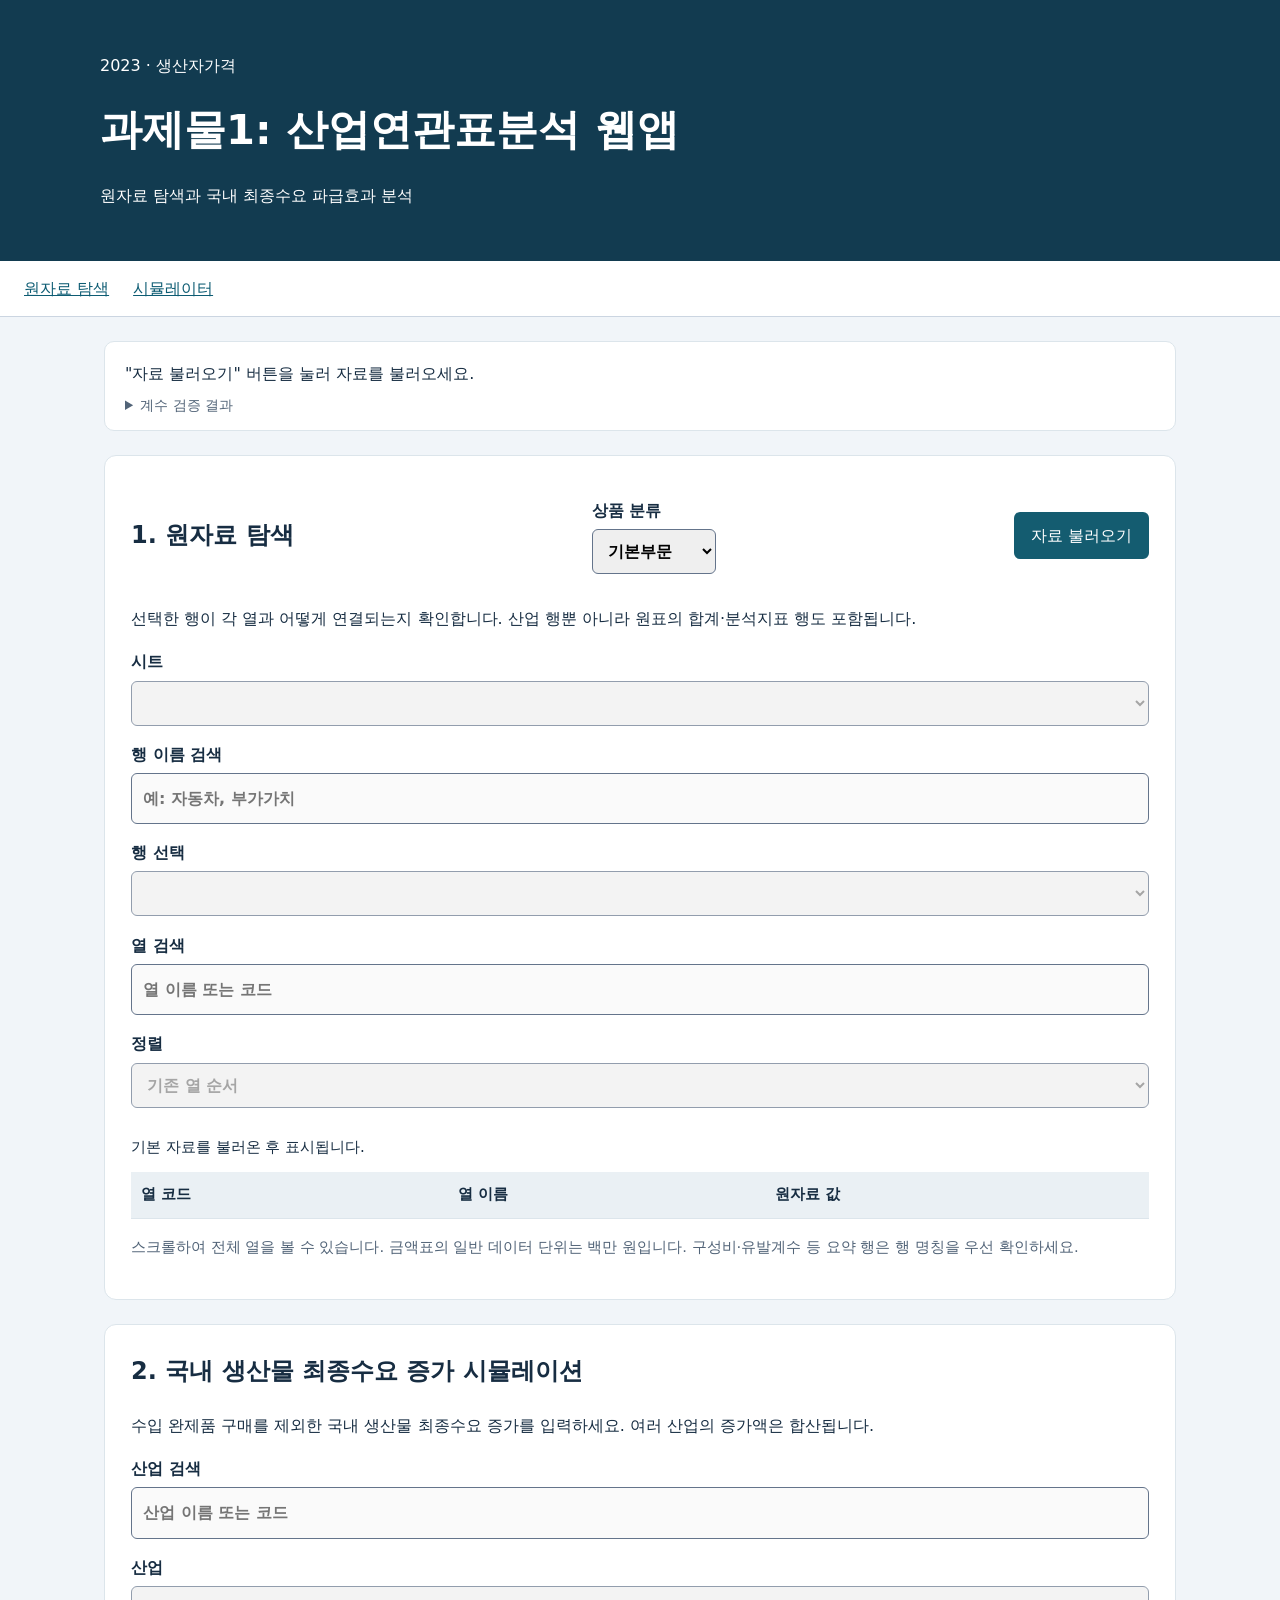
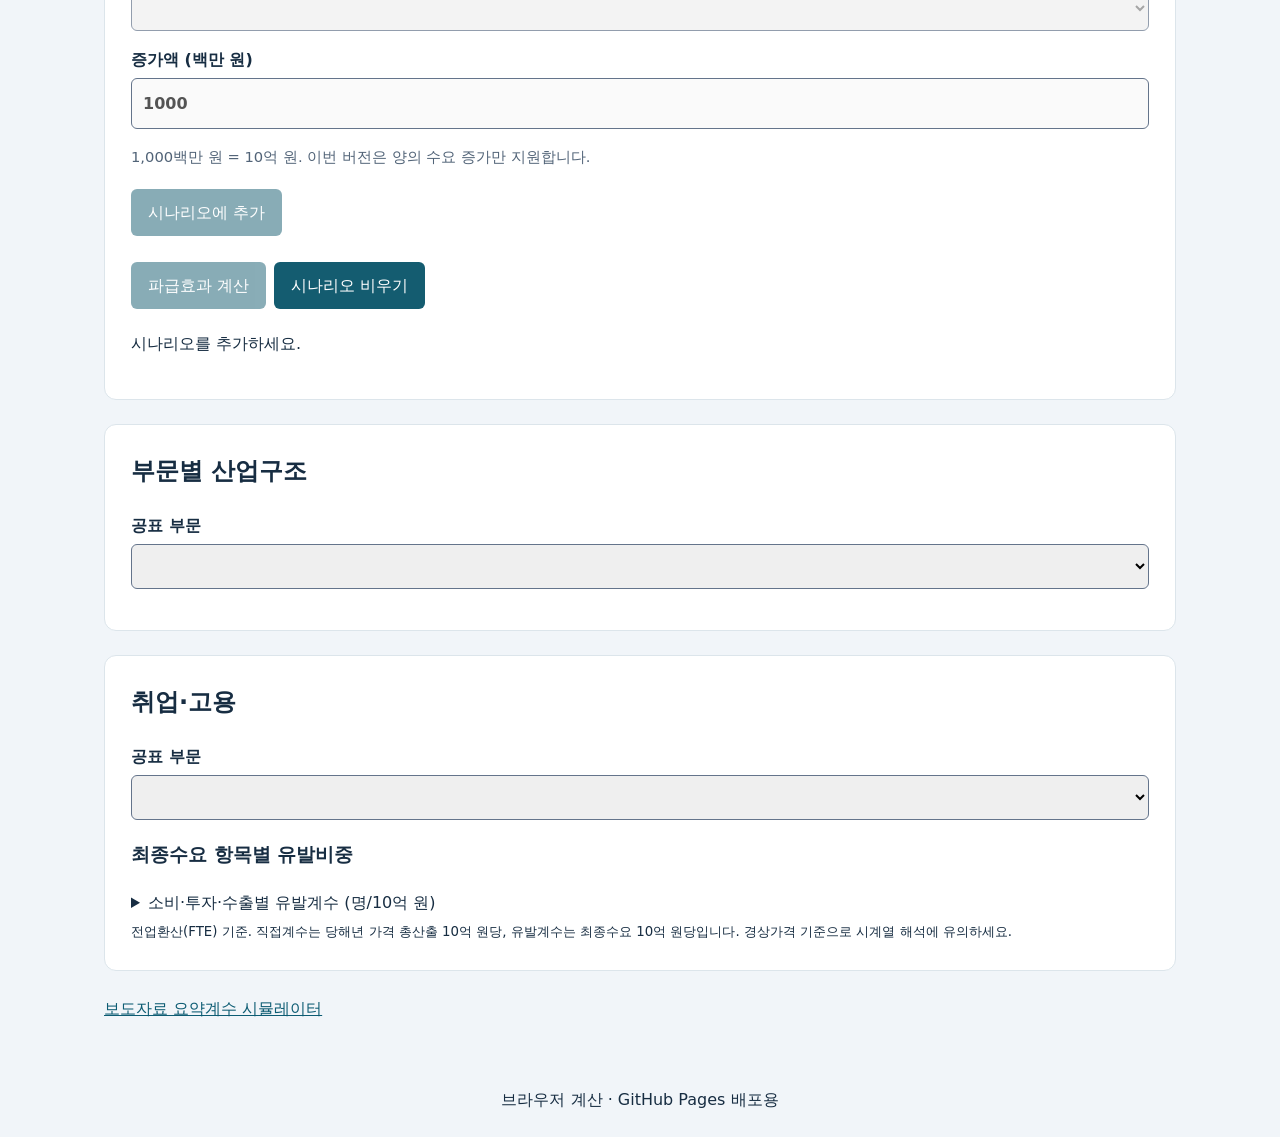
==== commit 4ea764ae: "Add files via upload 원자료 값 내림차순 정렬 추가" ====
--- a/index.html
+++ b/index.html
@@ -1,9 +1,110 @@
 <!DOCTYPE html>
 
-<html lang="ko"><head><meta charset="utf-8"/><meta content="width=device-width,initial-scale=1" name="viewport"/><title>과제물1: 산업연관표분석 웹앱</title><link href="./style.css" rel="stylesheet"/><script defer="" src="./app.js"></script></head>
+<html lang="ko"><head><meta charset="utf-8"/><meta content="width=device-width,initial-scale=1" name="viewport"/><title>과제물1: 산업연관표분석 웹앱</title><style>
+*{box-sizing:border-box}html{scroll-behavior:smooth}body{margin:0;font-family:system-ui,sans-serif;background:#f1f5f9;color:#172d42;line-height:1.7}header{background:#123b50;color:white;padding:36px max(24px,calc((100vw - 1080px)/2))}header h1{font-size:clamp(1.7rem,4vw,2.6rem);margin:6px 0}nav{display:flex;gap:24px;flex-wrap:wrap;padding:14px 24px;background:#fff;border-bottom:1px solid #cbd5e1}a{color:#0d5c73}main{max-width:1120px;margin:auto;padding:24px}section{background:white;border:1px solid #dce5eb;border-radius:12px;margin-bottom:24px;padding:26px;scroll-margin-top:20px}h2{margin-top:0}label{display:block;margin:15px 0;font-weight:600}input,select{display:block;width:100%;padding:11px;border:1px solid #64748b;border-radius:6px;font:inherit;margin-top:5px}button{font:inherit;cursor:pointer;padding:10px 17px;background:#145c70;color:white;border:0;border-radius:6px;margin:5px 8px 5px 0}button:disabled{opacity:.5;cursor:wait}:focus-visible{outline:3px solid #b65c00;outline-offset:3px}.note{color:#526478;font-size:.92rem}#status{background:#eaf5f5;padding:14px;border-radius:8px}.scroll{overflow:auto;max-height:460px}table{width:100%;border-collapse:collapse;font-size:.94rem}th,td{padding:10px;border-bottom:1px solid #dce5eb;text-align:left}thead{position:sticky;top:0;background:#eaf0f4}td:last-child{font-variant-numeric:tabular-nums}caption{text-align:left;padding:12px 0}.cards{display:grid;grid-template-columns:repeat(auto-fit,minmax(180px,1fr));gap:12px}.card{padding:16px;background:#edf6f7;border-radius:8px}.card strong{display:block;font-size:1.5rem}.bar{margin:12px 0}.track{background:#edf2f7;border-radius:4px;height:12px}.fill{height:12px;background:#168179;border-radius:4px}pre{white-space:pre-wrap;overflow-wrap:anywhere;background:#f1f5f9;padding:15px}footer{text-align:center;padding:24px}#basket button{font-size:.85rem} @media(max-width:600px){main{padding:12px}section{padding:18px}nav{gap:14px}}
+.loading-status{background:#fff;border:1px solid #dce5eb;border-radius:10px;padding:12px 20px;margin-bottom:24px}.loading-status #status{margin:0;background:transparent;padding:6px 0}.loading-status details{font-size:.9rem;color:#526478}
+
+.section-heading{display:flex;align-items:center;justify-content:space-between;gap:16px;flex-wrap:wrap;margin-bottom:14px}.section-heading h2{margin:0}.section-heading button{margin:0;white-space:nowrap}
+
+canvas{width:100%;height:auto}.stack{display:flex;height:20px;border-radius:5px;overflow:hidden}.keys span{display:inline-block;margin-right:14px}.meter{height:9px;background:#edf1f8;margin:4px 0 10px}.meter span{display:block;height:100%;background:#426aa2}.metric{margin:10px 0}
+
+</style><script>
+const $=id=>document.getElementById(id);
+const fmt=x=>Number(x).toLocaleString('ko-KR',{maximumFractionDigits:3});
+let info, state;
+let worker, nextId=0, requests=new Map(), sectors=[], rowChoices=[], cells=[], basket=[], result=null;
+function text(tag,value){const e=document.createElement(tag);e.textContent=value;return e;}
+function call(type,payload){return new Promise((resolve,reject)=>{const id=++nextId;requests.set(id,{resolve,reject});worker.postMessage({id,type,payload});});}
+function startWorker(){worker=new Worker('./worker.js');worker.onmessage=({data:d})=>{if(d.type==='status'){$('status').textContent=d.text;return;}const p=requests.get(d.id);if(!p)return;requests.delete(d.id);d.ok?p.resolve(d.result):p.reject(Error(d.error));};worker.onerror=e=>{for(const p of requests.values())p.reject(Error(e.message||'Worker 실행 오류'));requests.clear();};}
+function options(el,list){el.replaceChildren(...list.map(x=>{const o=document.createElement('option');o.value=x.code;o.textContent=x.code+' '+x.name;return o;}));}
+function invalidate(){result=null;$('results').hidden=true;}
+async function load(buffer){
+ invalidate();basket=[];renderBasket();
+ for(const id of ['sheet','row','sector','add','run','row-search','col-search','col-order','sector-search','amount'])$(id).disabled=true;
+ if(worker)worker.terminate();for(const p of requests.values())p.reject(Error('데이터 다시 로드'));requests.clear();startWorker();
+ try{info=await call('init',buffer);sectors=info.sectors;state={sectors:sectors.map(x=>({c:x.code,name:x.name})),link:info.link};$('linksection').hidden=false;$('linksearch').value='';showLinks();options($('sector'),sectors);showMetrics();$('sector-search').value='';$('row-search').value='';$('col-search').value='';$('sheet').replaceChildren(...info.sheets.map(s=>{const o=text('option',s);o.value=s;return o;}));
+ $('validation').textContent=JSON.stringify(info.residuals,null,2)+'\n최대 절대 잔차: 허용값 1e-8 미만';
+ for(const id of ['sheet','row','sector','add','run','row-search','col-search','col-order','sector-search','amount'])$(id).disabled=false;
+ await explore();$('status').textContent='준비 완료 · '+sectors.length+'개 부문 · '+info.sheets.length+'개 시트 · 계수 검증 통과';
+ }catch(e){$('status').textContent='준비 실패: '+e.message+' — 새로고침 후 재시도하세요.';}
+}
+let exploreSeq=0;
+async function explore(){const seq=++exploreSeq;try{const d=await call('explore',{sheet:$('sheet').value,row:$('row').value});if(seq!==exploreSeq)return;rowChoices=d.rows;filterRows(d.selected);cells=d.cells;$('unit').textContent=d.unit;$('explore-caption').textContent=$('sheet').value+' / 행: '+d.selected+' '+d.name;renderCells();}catch(e){$('status').textContent=e.message;}}
+function filterRows(selected){const q=$('row-search').value.trim();options($('row'),rowChoices.filter(r=>(r.code+' '+r.name).includes(q)));if([...$('row').options].some(o=>o.value===selected))$('row').value=selected;}
+function renderCells(){const q=$('col-search').value.trim();const rows=cells.filter(c=>(c.code+' '+c.name).includes(q));if($('col-order').value==='desc')rows.sort((a,b)=>{const x=Number.isFinite(a.value),y=Number.isFinite(b.value);return x&&y?b.value-a.value:Number(y)-Number(x);});$('cells').replaceChildren(...rows.map(c=>{const tr=document.createElement('tr');for(const v of [c.code,c.name,c.value===null?'빈 셀':typeof c.value==='number'?fmt(c.value):c.value])tr.append(text('td',v));return tr;}));}
+$('sheet').onchange=()=>{$('row-search').value='';$('row').replaceChildren();explore();};$('row').onchange=explore;
+$('row-search').oninput=()=>{filterRows();if($('row').value)explore();else{$('cells').replaceChildren();$('explore-caption').textContent='일치하는 행이 없습니다.';}};
+$('col-search').oninput=renderCells;
+$('col-order').onchange=renderCells;
+$('sector-search').oninput=()=>{const q=$('sector-search').value.trim();options($('sector'),sectors.filter(s=>(s.code+' '+s.name).includes(q)));showMetrics();};
+function renderBasket(){$('basket').replaceChildren(...basket.map((s,i)=>{const li=text('li',s.code+' '+s.name+' / '+fmt(s.amount)+'백만 원 ');const b=text('button','삭제');b.type='button';b.onclick=()=>{basket.splice(i,1);invalidate();renderBasket();};li.append(b);return li;}));$('sim-status').textContent=basket.length?basket.length+'개 입력 준비. 계산 버튼을 누르세요.':'시나리오를 추가하세요.';}
+$('scenario').onsubmit=e=>{e.preventDefault();const amount=Number($('amount').value),s=sectors.find(s=>s.code===$('sector').value);if(!s||!Number.isFinite(amount)||amount<=0){$('sim-status').textContent='산업과 양의 증가액을 확인하세요.';return;}basket.push({...s,amount});invalidate();renderBasket();};
+$('clear').onclick=()=>{basket=[];invalidate();renderBasket();};
+$('run').onclick=async()=>{if(!basket.length){$('sim-status').textContent='시나리오를 먼저 추가하세요.';return;}const snapshot=basket.map(s=>({...s}));$('run').disabled=true;$('sim-status').textContent='계산 중…';try{const r=await call('simulate',snapshot);if(JSON.stringify(snapshot)!==JSON.stringify(basket)){$('sim-status').textContent='입력이 변경되었습니다. 다시 계산하세요.';return;}result=r;renderResult();$('sim-status').textContent='계산 완료. 아래 결과는 현재 시나리오에 대응합니다.';}catch(e){invalidate();$('sim-status').textContent='계산 실패: '+e.message;}finally{$('run').disabled=false;}};
+function renderResult(){const selected=new Set(basket.map(x=>x.code));const other=result.rows.find(r=>!selected.has(r.code)&&r.production>0);$('spill').textContent=other?`수요를 입력한 부문을 제외하면 ${other.name}의 생산유발액이 가장 큽니다 (${fmt(other.production)}백만 원).`:'';$('results').hidden=false;$('cards').replaceChildren(...[['수요 증가액',result.demand],['생산유발액',result.production],['수입유발액',result.imports],['부가가치유발액',result.valueAdded]].map(([title,v])=>{const d=text('div',title);d.className='card';d.append(text('strong',fmt(v)),text('span','백만 원'));return d;}));const max=Math.max(...result.rows.map(r=>r.production),1);$('bars').replaceChildren(...result.rows.slice(0,15).map(r=>{const d=text('div',r.name+' · '+fmt(r.production)+'백만 원');d.className='bar';const t=document.createElement('div');t.className='track';const f=document.createElement('div');f.className='fill';f.style.width=Math.max(0,r.production/max*100)+'%';t.append(f);d.append(t);return d;}));$('result-rows').replaceChildren(...result.rows.slice(0,15).map(r=>{const tr=document.createElement('tr');[r.code,r.name,fmt(r.production),fmt(r.imports),fmt(r.valueAdded)].forEach(v=>tr.append(text('td',v)));return tr;}));}
+function csvCell(v){let s=String(v);if(/^[=+@-]/.test(s)&&typeof v!=='number')s="'"+s;return '"'+s.replaceAll('"','""')+'"';}
+$('download').onclick=()=>{if(!result)return;const rows=[['산업코드','산업명','생산유발액_백만 원','수입유발액_백만 원','부가가치유발액_백만 원'],...result.rows.map(r=>[r.code,r.name,r.production,r.imports,r.valueAdded])];const url=URL.createObjectURL(new Blob(['\ufeff'+rows.map(r=>r.map(csvCell).join(',')).join('\r\n')],{type:'text/csv;charset=utf-8'}));const a=document.createElement('a');a.href=url;a.download='io-2023-results.csv';a.click();setTimeout(()=>URL.revokeObjectURL(url),1000);};
+
+$('load-basic').onclick=async()=>{
+ const button=$('load-basic'), level=$('level');button.disabled=level.disabled=true;
+ const file=`(표)(2023연장)투입산출표_생산자가격_${level.value}.xlsx`;
+ try{$('status').textContent='엑셀 내려받는 중…';const r=await fetch('./'+encodeURIComponent(file));if(!r.ok)throw Error(`파일 다운로드 실패 (${r.status})`);await load(await r.arrayBuffer());}
+ catch(e){$('status').textContent=e.message;}
+ finally{button.disabled=level.disabled=false;}
+};
+$('level').onchange=()=>{
+ if(worker)worker.terminate();worker=null;for(const p of requests.values())p.reject(Error('분류 변경'));requests.clear();++exploreSeq;
+ info=null;state=null;basket=[];sectors=[];cells=[];rowChoices=[];invalidate();renderBasket();$('linksection').hidden=true;$('cells').replaceChildren();$('sector-metrics').textContent='';$('unit').textContent='';$('explore-caption').textContent='선택한 분류를 불러오세요.';
+ for(const id of ['sheet','row','sector','add','run','row-search','col-search','col-order','sector-search','amount'])$(id).disabled=true;
+ $('status').textContent='선택한 분류를 불러오세요.';
+};
+function showMetrics(){const j=sectors.findIndex(x=>x.code===$('sector').value);if(j<0||!info){$('sector-metrics').textContent='';return;}
+ const [p,m,v]=info.totals[j], [a,d,im]=info.direct[j]; const f=x=>Number(x).toLocaleString('ko-KR',{maximumFractionDigits:6});
+ $('sector-metrics').textContent=`생산유발계수 ${f(p)} · 수입유발계수 ${f(m)} · 부가가치유발계수 ${f(v)} / 직접 중간투입계수 ${f(a)} (국산 ${f(d)}, 수입 ${f(im)})`;
+}
+$('sector').onchange=showMetrics;
+const match=(q,...xs)=>xs.join(' ').toLowerCase().includes(q.trim().toLowerCase());
+function table(id,rows){$(id).replaceChildren(...rows.map(values=>{const tr=document.createElement('tr');values.forEach(v=>tr.append(text('td',v)));return tr;}));}
+function showLinks(){
+ const q=$('linksearch').value,k=Number($('linksorder').value);
+ const results=state.sectors.map((x,i)=>({x,v:state.link[i]})).filter(({x})=>match(q,x.c,x.name)).sort((a,b)=>b.v[k]-a.v[k]);
+ table('links',results.map(({x,v})=>[x.c,x.name,...v.map(t=>fmt(t,6))]));
+ results.forEach(({v},i)=>v.forEach((t,j)=>$('links').rows[i].cells[j+2].style.background=`rgba(42,94,163,${.55*t/Math.max(...state.link.map(v=>v[j]))})`));
+ plot(results);
+}
+function plot(results){
+ const cv=$('scatter'),ctx=cv.getContext('2d'), W=cv.width,H=cv.height,L=65,R=25,T=25,B=56;
+ const [xm,ym]=[0,1].map(k=>Math.max(1.05,...state.link.map(v=>v[k]))*1.05);
+ const X=v=>L+v/xm*(W-L-R),Y=v=>H-B-v/ym*(H-T-B);
+ ctx.clearRect(0,0,W,H);ctx.font='15px system-ui';ctx.fillStyle='#172640';ctx.strokeStyle='#8797ac';
+ ctx.strokeRect(L,T,W-L-R,H-T-B);ctx.setLineDash([5,5]);ctx.beginPath();ctx.moveTo(X(1),T);ctx.lineTo(X(1),H-B);ctx.moveTo(L,Y(1));ctx.lineTo(W-R,Y(1));ctx.stroke();ctx.setLineDash([]);
+ ctx.fillText('감응도계수',L,18);ctx.fillText('영향력계수',W-115,H-10);ctx.fillText('1',X(1)-4,H-B+21);ctx.fillText('1',L-20,Y(1)+5);ctx.fillText('0',L-17,H-B+18);
+ const focus=$('linksearch').value.trim()?new Set(results.map(r=>r.x.c)):new Set();
+ state.link.forEach(([x,y],i)=>{const f=focus.has(state.sectors[i].c);ctx.fillStyle=f?'#172f55':'rgba(65,109,165,.42)';ctx.beginPath();ctx.arc(X(x),Y(y),f?6:3,0,Math.PI*2);ctx.fill();});
+ const k=Number($('linksorder').value), first=results[0];
+ if(!first){$('ranknote').textContent='검색 결과가 없습니다.';return;}
+ const ranks=first.v.map((v,j)=>1+state.link.filter(x=>x[j]>v+1e-10).length);
+ $('ranknote').textContent=`${$('linksearch').value.trim()?'검색 결과 1위':'전체 1위'}: ${first.x.name} · 영향력 ${fmt(first.v[0],4)} (전체 ${ranks[0]}위) · 감응도 ${fmt(first.v[1],4)} (전체 ${ranks[1]}위). `+(k===0?'같은 규모의 수요 증가를 각 부문에 적용했을 때, 검색 범위에서 전체 생산 파급이 가장 큽니다.':'모든 부문의 수요가 같은 규모로 늘 때, 검색 범위에서 생산 반응이 가장 큽니다.');
+}
+$('linksearch').addEventListener('input',showLinks);$('linksorder').addEventListener('change',showLinks);
+const structureData=[{"농림수산품": 47.1, "광산품": 40.5, "공산품": 25, "소비재제품": 23.7, "음식료품": 23.5, "섬유및가죽제품": 18.3, "목재및종이·인쇄": 29.1, "기타제조업제품": 27.1, "기초소재제품": 23.5, "석탄및석유제품": 18.7, "화학제품": 24.2, "비금속광물제품": 26.4, "1차금속제품": 19.5, "금속가공제품": 32.5, "조립가공제품": 24.6, "컴퓨터,전자및광학기기": 30.7, "전기장비": 21.8, "기계및장비": 25.2, "운송장비": 19.9, "제조임가공·산업용장비수리": 47.2, "전력․가스․수도및폐기물": 25.7, "전력·가스·증기": 20.5, "수도·폐기물처리및재활용서비스": 44.9, "건설": 41.8, "서비스": 56, "도소매및운송": 49.9, "도소매및상품중개서비스": 53.6, "운송서비스": 43.4, "생산자서비스": 59.1, "정보통신및방송서비스": 52.3, "금융및보험서비스": 62.5, "부동산서비스": 70.2, "전문,과학및기술서비스": 51.9, "사업지원서비스": 61.1, "사회서비스": 66.3, "공공행정,국방및사회보장": 74.2, "교육서비스": 66.9, "보건및사회복지서비스": 58.7, "소비자서비스": 39.5, "음식점및숙박서비스": 32.7, "예술,스포츠및여가관련서비스": 55.9, "기타서비스": 45, "기타": 0, "전산업": 41.2}, {"농림수산품": 52.9, "광산품": 59.5, "공산품": 75, "소비재제품": 76.3, "음식료품": 76.5, "섬유및가죽제품": 81.7, "목재및종이·인쇄": 70.9, "기타제조업제품": 72.9, "기초소재제품": 76.5, "석탄및석유제품": 81.3, "화학제품": 75.8, "비금속광물제품": 73.6, "1차금속제품": 80.5, "금속가공제품": 67.5, "조립가공제품": 75.4, "컴퓨터,전자및광학기기": 69.3, "전기장비": 78.2, "기계및장비": 74.8, "운송장비": 80.1, "제조임가공·산업용장비수리": 52.8, "전력․가스․수도및폐기물": 74.3, "전력·가스·증기": 79.5, "수도·폐기물처리및재활용서비스": 55.1, "건설": 58.2, "서비스": 44, "도소매및운송": 50.1, "도소매및상품중개서비스": 46.4, "운송서비스": 56.6, "생산자서비스": 40.9, "정보통신및방송서비스": 47.7, "금융및보험서비스": 37.5, "부동산서비스": 29.8, "전문,과학및기술서비스": 48.1, "사업지원서비스": 38.9, "사회서비스": 33.7, "공공행정,국방및사회보장": 25.8, "교육서비스": 33.1, "보건및사회복지서비스": 41.3, "소비자서비스": 60.5, "음식점및숙박서비스": 67.3, "예술,스포츠및여가관련서비스": 44.1, "기타서비스": 55, "기타": 100, "전산업": 58.8}, {"농림수산품": 93.52, "광산품": 98.83, "공산품": 69.01, "소비재제품": 77.71, "음식료품": 81.27, "섬유및가죽제품": 61.74, "목재및종이·인쇄": 84.27, "기타제조업제품": 85.14, "기초소재제품": 58.97, "석탄및석유제품": 20.36, "화학제품": 65.86, "비금속광물제품": 88.7, "1차금속제품": 56.75, "금속가공제품": 89.47, "조립가공제품": 73.69, "컴퓨터,전자및광학기기": 58.1, "전기장비": 69.85, "기계및장비": 81.17, "운송장비": 84.57, "제조임가공·산업용장비수리": 95.25, "전력․가스․수도및폐기물": 49.01, "전력·가스·증기": 39.95, "수도·폐기물처리및재활용서비스": 96.5, "건설": 93.91, "서비스": 88.38, "도소매및운송": 82.42, "도소매및상품중개서비스": 93.3, "운송서비스": 66.41, "생산자서비스": 90.39, "정보통신및방송서비스": 80.96, "금융및보험서비스": 90.21, "부동산서비스": 98.04, "전문,과학및기술서비스": 91.97, "사업지원서비스": 92.26, "사회서비스": 88.33, "공공행정,국방및사회보장": 87.76, "교육서비스": 95.43, "보건및사회복지서비스": 84.67, "소비자서비스": 92.19, "음식점및숙박서비스": 91.74, "예술,스포츠및여가관련서비스": 92.7, "기타서비스": 93.41, "기타": 99.87, "전산업": 76.96}, {"농림수산품": 3.43, "광산품": 0.7, "공산품": 23.25, "소비재제품": 17.01, "음식료품": 14.32, "섬유및가죽제품": 31.25, "목재및종이·인쇄": 11.15, "기타제조업제품": 10.84, "기초소재제품": 31.38, "석탄및석유제품": 64.76, "화학제품": 25.88, "비금속광물제품": 8.31, "1차금속제품": 34.81, "금속가공제품": 7.11, "조립가공제품": 19.84, "컴퓨터,전자및광학기기": 29.05, "전기장비": 23.58, "기계및장비": 14.08, "운송장비": 12.36, "제조임가공·산업용장비수리": 2.51, "전력․가스․수도및폐기물": 37.86, "전력·가스·증기": 47.77, "수도·폐기물처리및재활용서비스": 1.93, "건설": 3.54, "서비스": 5.11, "도소매및운송": 8.8, "도소매및상품중개서비스": 3.11, "운송서비스": 19.01, "생산자서비스": 3.93, "정보통신및방송서비스": 9.07, "금융및보험서비스": 3.67, "부동산서비스": 0.58, "전문,과학및기술서비스": 3.86, "사업지원서비스": 3.01, "사회서비스": 3.93, "공공행정,국방및사회보장": 3.16, "교육서비스": 1.51, "보건및사회복지서비스": 6.34, "소비자서비스": 4.73, "음식점및숙박서비스": 5.56, "예술,스포츠및여가관련서비스": 3.22, "기타서비스": 3.62, "기타": 0.13, "전산업": 13.55}, {"농림수산품": 1.6, "광산품": 3.1, "공산품": 34.1, "소비재제품": 12.4, "음식료품": 7.2, "섬유및가죽제품": 28.8, "목재및종이·인쇄": 8.3, "기타제조업제품": 13.8, "기초소재제품": 32.2, "석탄및석유제품": 43.6, "화학제품": 37.7, "비금속광물제품": 9.4, "1차금속제품": 30.9, "금속가공제품": 12.7, "조립가공제품": 45.9, "컴퓨터,전자및광학기기": 59.7, "전기장비": 27.1, "기계및장비": 38.1, "운송장비": 46.7, "제조임가공·산업용장비수리": 4.3, "전력․가스․수도및폐기물": 0.4, "전력·가스·증기": 0.1, "수도·폐기물처리및재활용서비스": 1.7, "건설": 0.1, "서비스": 6.6, "도소매및운송": 14.7, "도소매및상품중개서비스": 9.9, "운송서비스": 23.1, "생산자서비스": 6.4, "정보통신및방송서비스": 9.8, "금융및보험서비스": 4, "부동산서비스": 0.1, "전문,과학및기술서비스": 8.8, "사업지원서비스": 10.9, "사회서비스": 0.2, "공공행정,국방및사회보장": 0, "교육서비스": 0.2, "보건및사회복지서비스": 0.3, "소비자서비스": 4.1, "음식점및숙박서비스": 4.8, "예술,스포츠및여가관련서비스": 4.5, "기타서비스": 2.1, "기타": 0, "전산업": 17.3}, {"농림수산품": 18.62, "광산품": 97.62, "공산품": 20.71, "소비재제품": 24.13, "음식료품": 20.46, "섬유및가죽제품": 35.56, "목재및종이·인쇄": 14.09, "기타제조업제품": 30.19, "기초소재제품": 19.3, "석탄및석유제품": 20.35, "화학제품": 22.04, "비금속광물제품": 13.41, "1차금속제품": 21.45, "금속가공제품": 7.54, "조립가공제품": 21.58, "컴퓨터,전자및광학기기": 28.71, "전기장비": 19.29, "기계및장비": 24.12, "운송장비": 12.98, "제조임가공·산업용장비수리": 11.34, "전력․가스․수도및폐기물": 0.22, "전력·가스·증기": 0.15, "수도·폐기물처리및재활용서비스": 0.46, "건설": 0, "서비스": 5.38, "도소매및운송": 5.74, "도소매및상품중개서비스": 1.26, "운송서비스": 12.82, "생산자서비스": 6.97, "정보통신및방송서비스": 9.25, "금융및보험서비스": 3.48, "부동산서비스": 0.59, "전문,과학및기술서비스": 9.48, "사업지원서비스": 13.29, "사회서비스": 0.53, "공공행정,국방및사회보장": 0.24, "교육서비스": 1.38, "보건및사회복지서비스": 0.2, "소비자서비스": 6.61, "음식점및숙박서비스": 8.06, "예술,스포츠및여가관련서비스": 7.08, "기타서비스": 1.99, "기타": 0, "전산업": 14.93}], laborData=[{"농림수산품": 1407.1792, "광산품": 10.073, "공산품": 3779.9993, "소비재제품": 792.9777999999999, "음식료품": 348.45509999999996, "섬유및가죽제품": 152.47729999999999, "목재및종이·인쇄": 160.24820000000003, "기타제조업제품": 131.7972, "기초소재제품": 1063.2944, "석탄및석유제품": 12.122200000000001, "화학제품": 466.9814, "비금속광물제품": 101.69, "1차금속제품": 137.4925, "금속가공제품": 345.00829999999996, "조립가공제품": 1439.5808, "컴퓨터,전자및광학기기": 389.2277, "전기장비": 248.69029999999998, "기계및장비": 415.3958, "운송장비": 386.267, "제조임가공·산업용장비수리": 484.1463, "전력․가스․수도및폐기물": 273.9678, "전력·가스·증기": 80.7638, "수도·폐기물처리및재활용서비스": 193.204, "건설": 1874.3565, "서비스": 18643.3142, "도소매및운송": 4553.978300000001, "도소매및상품중개서비스": 2935.6811000000002, "운송서비스": 1618.2972, "생산자서비스": 5308.6743, "정보통신및방송서비스": 898.3174, "금융및보험서비스": 691.7296, "부동산서비스": 597.8872, "전문,과학및기술서비스": 1822.6393999999998, "사업지원서비스": 1298.1007, "사회서비스": 5330.7045, "공공행정,국방및사회보장": 1577.0019, "교육서비스": 1541.8561000000002, "보건및사회복지서비스": 2211.8465, "소비자서비스": 3449.9571, "음식점및숙박서비스": 1892.3421, "예술,스포츠및여가관련서비스": 468.1265, "기타서비스": 1089.4885, "기타": 0, "전산업": 25988.89}, {"농림수산품": 91.3997, "광산품": 9.7683, "공산품": 3391.2151999999996, "소비재제품": 633.7345, "음식료품": 291.41020000000003, "섬유및가죽제품": 117.5795, "목재및종이·인쇄": 132.0147, "기타제조업제품": 92.73010000000001, "기초소재제품": 971.2006999999999, "석탄및석유제품": 12.066600000000001, "화학제품": 439.9708, "비금속광물제품": 89.18910000000001, "1차금속제품": 131.2375, "금속가공제품": 298.7367, "조립가공제품": 1352.8636999999999, "컴퓨터,전자및광학기기": 366.7315, "전기장비": 232.2227, "기계및장비": 377.4819, "운송장비": 376.4276, "제조임가공·산업용장비수리": 433.4163, "전력․가스․수도및폐기물": 233.9679, "전력·가스·증기": 80.5869, "수도·폐기물처리및재활용서비스": 153.381, "건설": 1514.4024, "서비스": 14384.2733, "도소매및운송": 2768.7507, "도소매및상품중개서비스": 1871.4066, "운송서비스": 897.3441, "생산자서비스": 4680.1521, "정보통신및방송서비스": 817.5825, "금융및보험서비스": 657.2808, "부동산서비스": 398.75640000000004, "전문,과학및기술서비스": 1614.9604, "사업지원서비스": 1191.572, "사회서비스": 4947.7927, "공공행정,국방및사회보장": 1577.0019, "교육서비스": 1244.9008000000001, "보건및사회복지서비스": 2125.89, "소비자서비스": 1987.5778, "음식점및숙박서비스": 1039.3631, "예술,스포츠및여가관련서비스": 298.527, "기타서비스": 649.6877, "기타": 0, "전산업": 19625.0268}, {"농림수산품": 18.99845937660397, "광산품": 1.891076047239917, "공산품": 1.5870918530810274, "소비재제품": 2.349473033406833, "음식료품": 1.9104427482899813, "섬유및가죽제품": 2.1732751240283905, "목재및종이·인쇄": 2.860824748709651, "기타제조업제품": 4.553639051621985, "기초소재제품": 1.1406111487437178, "석탄및석유제품": 0.06865652675997752, "화학제품": 1.2399067767502048, "비금속광물제품": 2.0006876589148823, "1차금속제품": 0.7164832529292788, "금속가공제품": 2.5312642127983365, "조립가공제품": 1.4180487437312923, "컴퓨터,전자및광학기기": 1.2170525925731044, "전기장비": 1.4395673020982436, "기계및장비": 2.239531195068358, "운송장비": 1.1457316244652143, "제조임가공·산업용장비수리": 5.001392528896524, "전력․가스․수도및폐기물": 1.4160165749231615, "전력·가스·증기": 0.5324659741506392, "수도·폐기물처리및재활용서비스": 4.6222136308458905, "건설": 5.476758461799157, "서비스": 6.694549430220712, "도소매및운송": 7.372428736463481, "도소매및상품중개서비스": 7.404199179743527, "운송서비스": 7.31548591869139, "생산자서비스": 4.347582838540299, "정보통신및방송서비스": 4.115005991883284, "금융및보험서비스": 2.9952371315708546, "부동산서비스": 2.1996424303325046, "전문,과학및기술서비스": 5.124158493380403, "사업지원서비스": 8.995163887626108, "사회서비스": 9.253958707026461, "공공행정,국방및사회보장": 7.785524164769159, "교육서비스": 9.990061682207251, "보건및사회복지서비스": 10.092787398479397, "소비자서비스": 9.323287691119843, "음식점및숙박서비스": 8.457931480649384, "예술,스포츠및여가관련서비스": 7.235270809387465, "기타서비스": 13.35155593837092, "기타": 0, "전산업": 4.491145839237952}, {"농림수산품": 1.2339959882037697, "광산품": 1.8338725456421798, "공산품": 1.4238547652547309, "소비재제품": 1.8776592712804347, "음식료품": 1.5976879183795356, "섬유및가죽제품": 1.6758730804237496, "목재및종이·인쇄": 2.3567872896761397, "기타제조업제품": 3.2038571731479264, "기초소재제품": 1.0418209162840535, "석탄및석유제품": 0.06834162493622813, "화학제품": 1.1681895178099364, "비금속광물제품": 1.7547402072939853, "1차금속제품": 0.6838880004822534, "금속가공제품": 2.1917777565336047, "조립가공제품": 1.3326286862291212, "컴퓨터,전자및광학기기": 1.146710583170785, "전기장비": 1.3442430433554093, "기계및장비": 2.0351252723876225, "운송장비": 1.1165463413689025, "제조임가공·산업용장비수리": 4.477334732749119, "전력․가스․수도및폐기물": 1.2092750476514569, "전력·가스·증기": 0.5312996938266917, "수도·폐기물처리및재활용서비스": 3.6694879449326803, "건설": 4.424993942597873, "서비스": 5.165188313173095, "도소매및운송": 4.4823264144195365, "도소매및상품중개서비스": 4.7199497291060055, "운송서비스": 4.056429268845549, "생산자서비스": 3.8328493710225064, "정보통신및방송서비스": 3.745176133022599, "금융및보험서비스": 2.8460714389388517, "부동산서비스": 1.4670350808758585, "전문,과학및기술서비스": 4.540290882624952, "사업지원서비스": 8.25697530546468, "사회서비스": 8.589234187850211, "공공행정,국방및사회보장": 7.785524164769159, "교육서비스": 8.066015875430368, "보건및사회복지서비스": 9.700562766246827, "소비자서비스": 5.371301468613351, "음식점및숙박서비스": 4.645492949353783, "예술,스포츠및여가관련서비스": 4.613974404170692, "기타서비스": 7.961847847885998, "기타": 0, "전산업": 3.3914052296097803}, {"농림수산품": 22.999204076854646, "광산품": 6.392982463143946, "공산품": 5.090453810418591, "소비재제품": 8.731469193260452, "음식료품": 10.31061120822078, "섬유및가죽제품": 5.994757343783895, "목재및종이·인쇄": 7.3898952312093185, "기타제조업제품": 9.144960132534004, "기초소재제품": 3.7022117364700735, "석탄및석유제품": 0.9661408290350807, "화학제품": 4.165424827075881, "비금속광물제품": 6.531762791142024, "1차금속제품": 3.2482670996929293, "금속가공제품": 6.253031596244236, "조립가공제품": 4.531850425206209, "컴퓨터,전자및광학기기": 3.622212780454136, "전기장비": 4.562787341864489, "기계및장비": 6.254710122749185, "운송장비": 5.052735010233371, "제조임가공·산업용장비수리": 8.9806734725729, "전력․가스․수도및폐기물": 3.5959960864441793, "전력·가스·증기": 1.9053508073487726, "수도·폐기물처리및재활용서비스": 8.769923123563649, "건설": 9.147234296858787, "서비스": 9.997977738497802, "도소매및운송": 10.772808868134915, "도소매및상품중개서비스": 11.107982383349345, "운송서비스": 10.032599411072097, "생산자서비스": 7.167437714919364, "정보통신및방송서비스": 7.331367406255125, "금융및보험서비스": 5.505314607798858, "부동산서비스": 4.534158448710924, "전문,과학및기술서비스": 8.60651551963016, "사업지원서비스": 12.227554913966019, "사회서비스": 11.535101990809574, "공공행정,국방및사회보장": 9.672832972930582, "교육서비스": 12.623932206565396, "보건및사회복지서비스": 12.768398002180488, "소비자서비스": 14.369303435573455, "음식점및숙박서비스": 14.73621216886759, "예술,스포츠및여가관련서비스": 11.007534167224582, "기타서비스": 17.275483623713683, "기타": 9.721354836320772, "전산업": 8.162657562814978}, {"농림수산품": 3.5801098264644797, "광산품": 5.267158873918258, "공산품": 3.892695584184988, "소비재제품": 4.871459018847855, "음식료품": 4.759697653904617, "섬유및가죽제품": 4.464552040495053, "목재및종이·인쇄": 5.648413166257207, "기타제조업제품": 6.627570491886042, "기초소재제품": 2.953239201208725, "석탄및석유제품": 0.7585070223558301, "화학제품": 3.355255309132299, "비금속광물제품": 5.051620215508064, "1차금속제품": 2.6192079171865, "금속가공제품": 5.064126323336853, "조립가공제품": 3.7523075544650544, "컴퓨터,전자및광학기기": 3.0204076797810653, "전기장비": 3.7797917274207444, "기계및장비": 5.178059255282817, "운송장비": 4.233214125581066, "제조임가공·산업용장비수리": 7.377683914540686, "전력․가스․수도및폐기물": 2.8940909818144047, "전력·가스·증기": 1.5757715043537401, "수도·폐기물처리및재활용서비스": 6.759933758457338, "건설": 7.2118282064437365, "서비스": 7.612505772719071, "도소매및운송": 6.878998720616744, "도소매및상품중개서비스": 7.29665111555851, "운송서비스": 6.021537820042876, "생산자서비스": 5.967281442193162, "정보통신및방송서비스": 6.256355530227738, "금융및보험서비스": 4.883506834032825, "부동산서비스": 3.3502950124448465, "전문,과학및기술서비스": 7.1630852552318665, "사업지원서비스": 10.684063337583359, "사회서비스": 10.160697163503885, "공공행정,국방및사회보장": 9.138053777314532, "교육서비스": 9.889009924351658, "보건및사회복지서비스": 11.54650560622757, "소비자서비스": 8.287426317682383, "음식점및숙박서비스": 7.780421412059485, "예술,스포츠및여가관련서비스": 7.269383323812876, "기타서비스": 10.71678536286483, "기타": 7.393855190208363, "전산업": 6.163879004815775}];
+const palette=['#315988','#527cae','#75a19c','#ae7848'];
+function stacked(id,title,pairs){
+ const root=$(id),head=document.createElement('strong'),bar=document.createElement('div'),key=document.createElement('p');head.textContent=title;bar.className='stack';key.className='keys';
+ const sum=pairs.reduce((a,b)=>a+b[1],0);
+ pairs.forEach(([name,v],i)=>{const seg=document.createElement('span'),leg=document.createElement('span');seg.style.width=(100*v/sum)+'%';seg.style.background=palette[i%4];seg.title=`${name}: ${fmt(v,2)}`;leg.textContent=`${name} ${fmt(v,2)}`;leg.style.borderBottom=`3px solid ${palette[i%4]}`;key.append(leg);bar.append(seg);});root.append(head,bar,key);
+}
+stacked('laborstack','취업유발비중 (%)',[['소비',58.4],['투자',20.9],['수출',20.7]]);
+stacked('laborstack','고용유발비중 (%)',[['소비',56.9],['투자',22.1],['수출',21.0]]);
+function meter(id,label,v,unit,max){const div=document.createElement('div');div.className='metric';const text=document.createElement('strong');text.textContent=label+' '+(Number.isFinite(v)?fmt(v,3)+unit:'—');div.append(text);if(max&&Number.isFinite(v)){const bar=document.createElement('div'),fill=document.createElement('span');bar.className='meter';fill.style.width=Math.max(0,Math.min(100,100*v/max))+'%';bar.append(fill);div.append(bar);}$(id).append(div);}
+function structureView(){const k=$('structsel').value,d=structureData.map(x=>x[k]);$('structurebars').replaceChildren();if(d.slice(0,2).every(Number.isFinite))stacked('structurebars','생산비용 구성 (%)',[['부가가치율',d[0]],['중간투입률',d[1]]]);['국산화율(국산 중간투입률)','수입의존도','수출률','수입률'].forEach((x,i)=>meter('structurebars',x,d[i+2],'%',100));;}
+function laborView(){const k=$('labsel').value,d=laborData.map(x=>x[k]);$('laborbars').replaceChildren();['전업환산 취업자','전업환산 임금근로자','취업계수','고용계수','취업유발계수','고용유발계수'].forEach((x,i)=>meter('laborbars',x,d[i],i<2?'천 명':'명/10억 원',i<2?Math.max(...d.slice(0,2).filter(Number.isFinite)):Math.max(...d.slice(2).filter(Number.isFinite))));}
+for(const [id,d,fn] of [['structsel',structureData,structureView],['labsel',laborData,laborView]]){options($(id),[...new Set(d.flatMap(Object.keys))].map(k=>({code:k,name:''})));$(id).addEventListener('change',fn);fn();}
+
+</script></head>
 <body><header><p>2023 · 생산자가격</p><h1>과제물1: 산업연관표분석 웹앱</h1><p>원자료 탐색과 국내 최종수요 파급효과 분석</p></header>
 <nav aria-label="주요 메뉴"><a href="#explorer">원자료 탐색</a><a href="#simulation">시뮬레이터</a></nav><main>
 <aside aria-label="분석 준비 상태" class="loading-status"><p id="status" role="status">"자료 불러오기" 버튼을 눌러 자료를 불러오세요.</p><details><summary>계수 검증 결과</summary><pre id="validation">아직 자료를 불러오지 않았습니다.</pre></details></aside>
-<section id="explorer"><div class="section-heading"><h2>1. 원자료 탐색</h2><label>상품 분류<select id="level"><option>기본부문</option><option>통합대분류</option><option>통합중분류</option><option>통합소분류</option></select></label><button id="load-basic" type="button">자료 불러오기</button></div><p>선택한 행이 각 열과 어떻게 연결되는지 확인합니다. 산업 행뿐 아니라 원표의 합계·분석지표 행도 포함됩니다.</p><label>시트<select disabled="" id="sheet"></select></label><label>행 이름 검색<input disabled="" id="row-search" placeholder="예: 자동차, 부가가치"/></label><label>행 선택<select disabled="" id="row"></select></label><p id="unit"></p><label>열 검색<input disabled="" id="col-search" placeholder="열 이름 또는 코드"/></label><div class="scroll"><table><caption id="explore-caption">기본 자료를 불러온 후 표시됩니다.</caption><thead><tr><th>열 코드</th><th>열 이름</th><th>원자료 값</th></tr></thead><tbody id="cells"></tbody></table></div><p class="note">스크롤하여 전체 열을 볼 수 있습니다. 금액표의 일반 데이터 단위는 백만 원입니다. 구성비·유발계수 등 요약 행은 행 명칭을 우선 확인하세요.</p></section>
+<section id="explorer"><div class="section-heading"><h2>1. 원자료 탐색</h2><label>상품 분류<select id="level"><option>기본부문</option><option>통합대분류</option><option>통합중분류</option><option>통합소분류</option></select></label><button id="load-basic" type="button">자료 불러오기</button></div><p>선택한 행이 각 열과 어떻게 연결되는지 확인합니다. 산업 행뿐 아니라 원표의 합계·분석지표 행도 포함됩니다.</p><label>시트<select disabled="" id="sheet"></select></label><label>행 이름 검색<input disabled="" id="row-search" placeholder="예: 자동차, 부가가치"/></label><label>행 선택<select disabled="" id="row"></select></label><p id="unit"></p><label>열 검색<input disabled="" id="col-search" placeholder="열 이름 또는 코드"/></label><label>정렬<select id="col-order" disabled><option value="original">기존 열 순서</option><option value="desc">원자료 값 큰 순</option></select></label><div class="scroll"><table><caption id="explore-caption">기본 자료를 불러온 후 표시됩니다.</caption><thead><tr><th>열 코드</th><th>열 이름</th><th>원자료 값</th></tr></thead><tbody id="cells"></tbody></table></div><p class="note">스크롤하여 전체 열을 볼 수 있습니다. 금액표의 일반 데이터 단위는 백만 원입니다. 구성비·유발계수 등 요약 행은 행 명칭을 우선 확인하세요.</p></section>
 <section id="simulation"><h2>2. 국내 생산물 최종수요 증가 시뮬레이션</h2><p>수입 완제품 구매를 제외한 국내 생산물 최종수요 증가를 입력하세요. 여러 산업의 증가액은 합산됩니다.</p><label>산업 검색<input disabled="" id="sector-search" placeholder="산업 이름 또는 코드"/></label><form id="scenario"><label>산업<select disabled="" id="sector" required=""></select></label><label>증가액 (백만 원)<input disabled="" id="amount" min="0" required="" step="any" type="number" value="1000"/></label><p class="note">1,000백만 원 = 10억 원. 이번 버전은 양의 수요 증가만 지원합니다.</p><button disabled="" id="add">시나리오에 추가</button></form><p id="sector-metrics"></p><ul id="basket"></ul><button disabled="" id="run">파급효과 계산</button><button id="clear">시나리오 비우기</button><p id="sim-status" role="status">시나리오를 추가하세요.</p><div hidden="" id="results"><div class="cards" id="cards"></div><h3>생산유발액 상위 15개 산업</h3><div id="bars"></div><p id="spill"></p><button id="download">전체 부문 CSV 다운로드</button><div class="scroll"><table><caption>상위 15개 산업별 유발액 — 백만 원, 생산유발액 내림차순</caption><thead><tr><th>코드</th><th>산업</th><th>생산</th><th>수입</th><th>부가가치</th></tr></thead><tbody id="result-rows"></tbody></table></div></div></section>
 <section id="linksection" hidden><h2>3. 부문별 전·후방 연쇄효과 비교</h2><div class="grid"><label>부문 검색<input id="linksearch" type="search"/></label><label>정렬<select id="linksorder"><option value="0">영향력계수 높은 순</option><option value="1">감응도계수 높은 순</option></select></label></div><p aria-live="polite" id="ranknote"></p><canvas aria-label="영향력과 감응도 산점도" height="390" id="scatter" role="img" width="900"></canvas><div class="scroll"><table><thead><tr><th>코드</th><th>부문</th><th>영향력계수 · 후방</th><th>감응도계수 · 전방</th></tr></thead><tbody id="links"></tbody></table></div></section><section id="structure"><h2>부문별 산업구조</h2><label>공표 부문<select id="structsel"></select></label><div id="structurebars"></div></section><section id="labor"><h2>취업·고용</h2><label>공표 부문<select id="labsel"></select></label><div id="laborbars"></div><h3>최종수요 항목별 유발비중</h3><div id="laborstack"></div><details><summary>소비·투자·수출별 유발계수 (명/10억 원)</summary><table><thead><tr><th>항목</th><th>취업유발계수</th><th>고용유발계수</th></tr></thead><tbody><tr><td>소비</td><td>10.2</td><td>7.5</td></tr><tr><td>투자</td><td>8.0</td><td>6.4</td></tr><tr><td>수출</td><td>5.4</td><td>4.1</td></tr></tbody></table><small>한국은행 보도자료 공표값</small></details><small>전업환산(FTE) 기준. 직접계수는 당해년 가격 총산출 10억 원당, 유발계수는 최종수요 10억 원당입니다. 경상가격 기준으로 시계열 해석에 유의하세요.</small></section><p><a href="./summary.html">보도자료 요약계수 시뮬레이터</a></p></main><footer>브라우저 계산 · GitHub Pages 배포용</footer></body></html>
